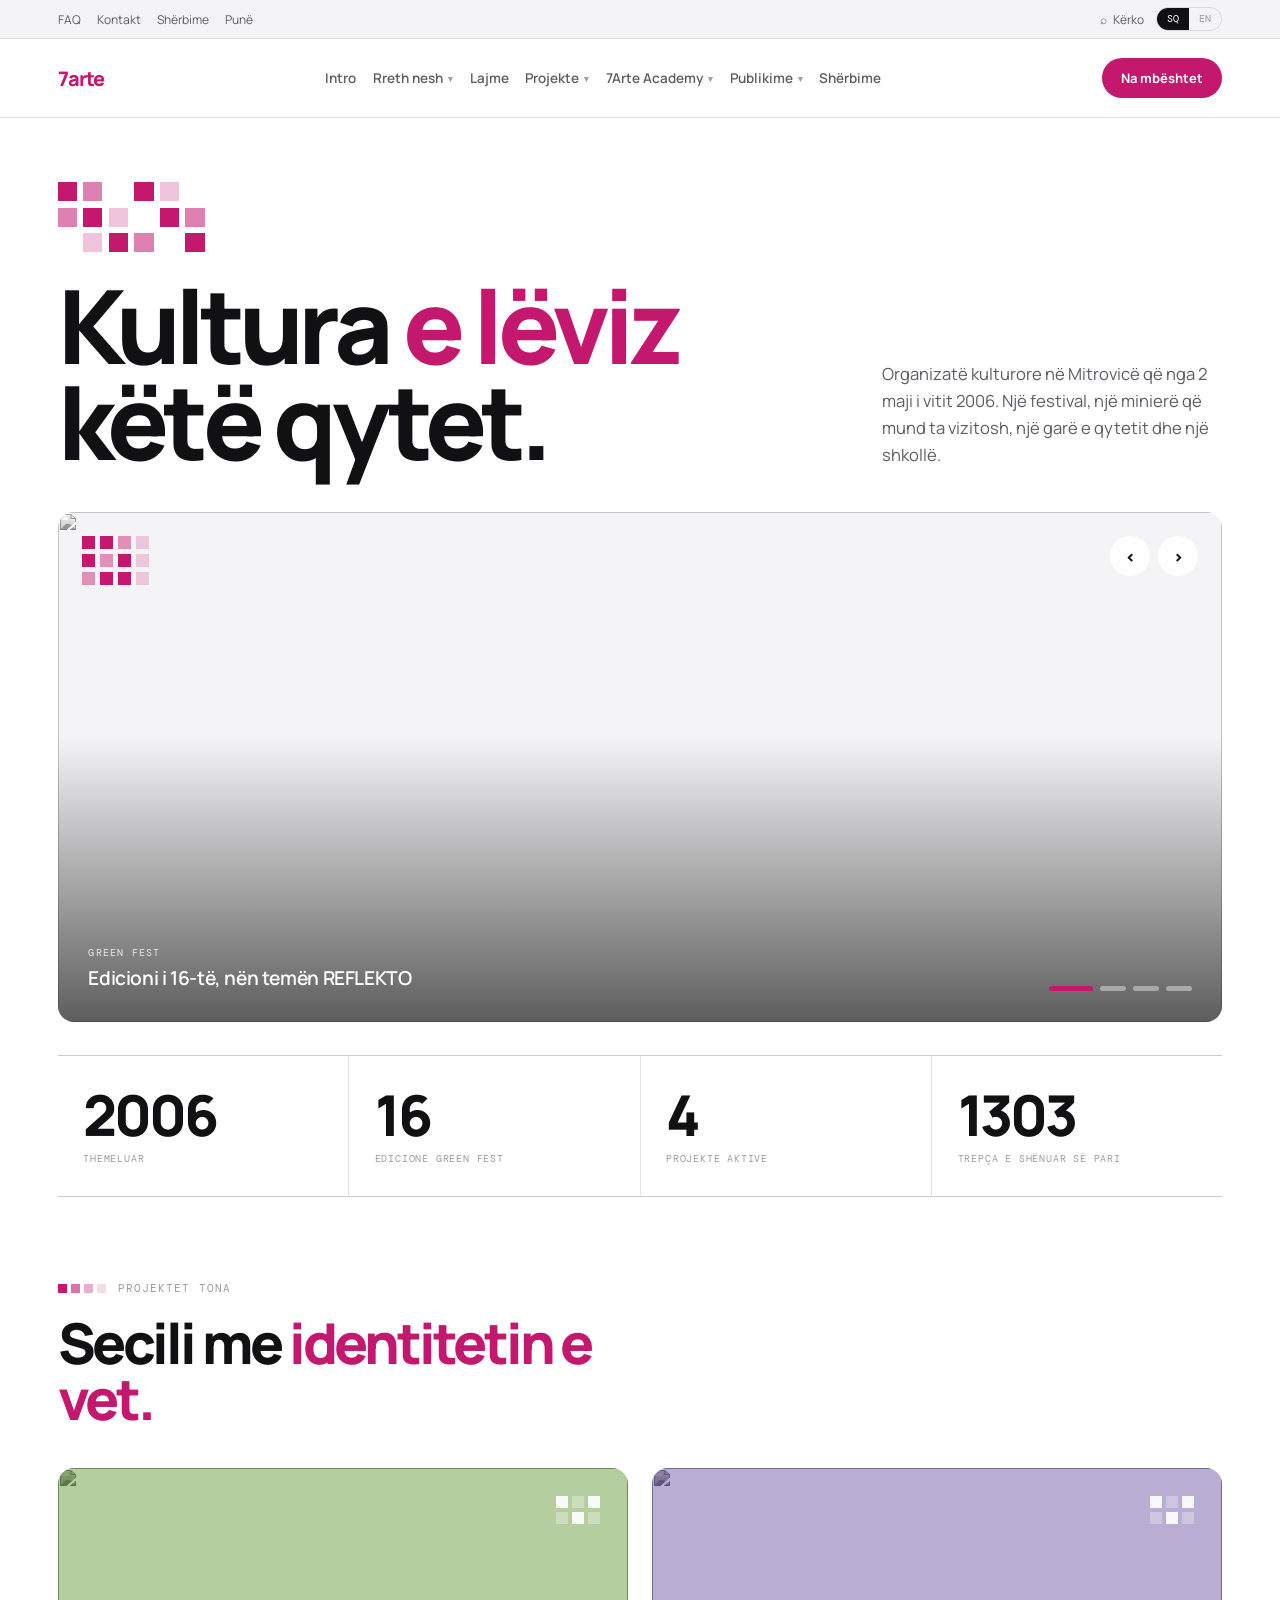
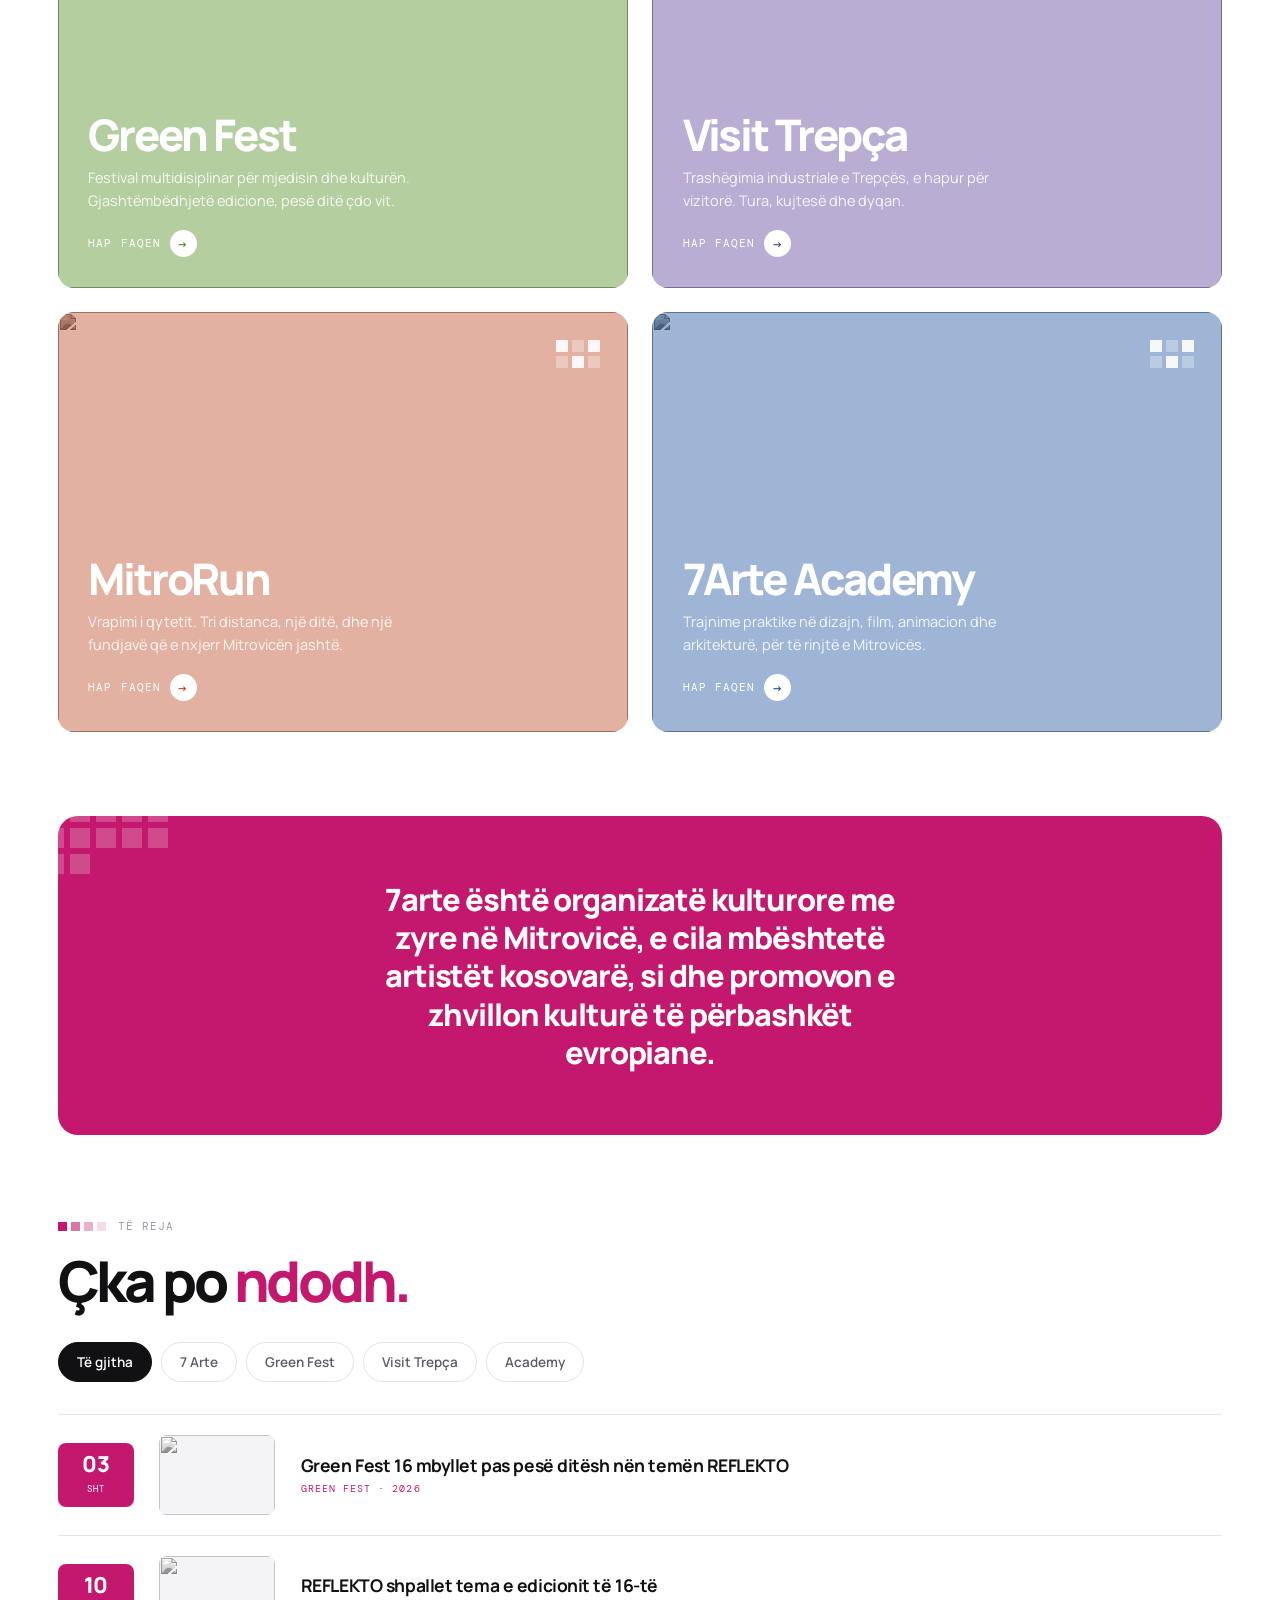
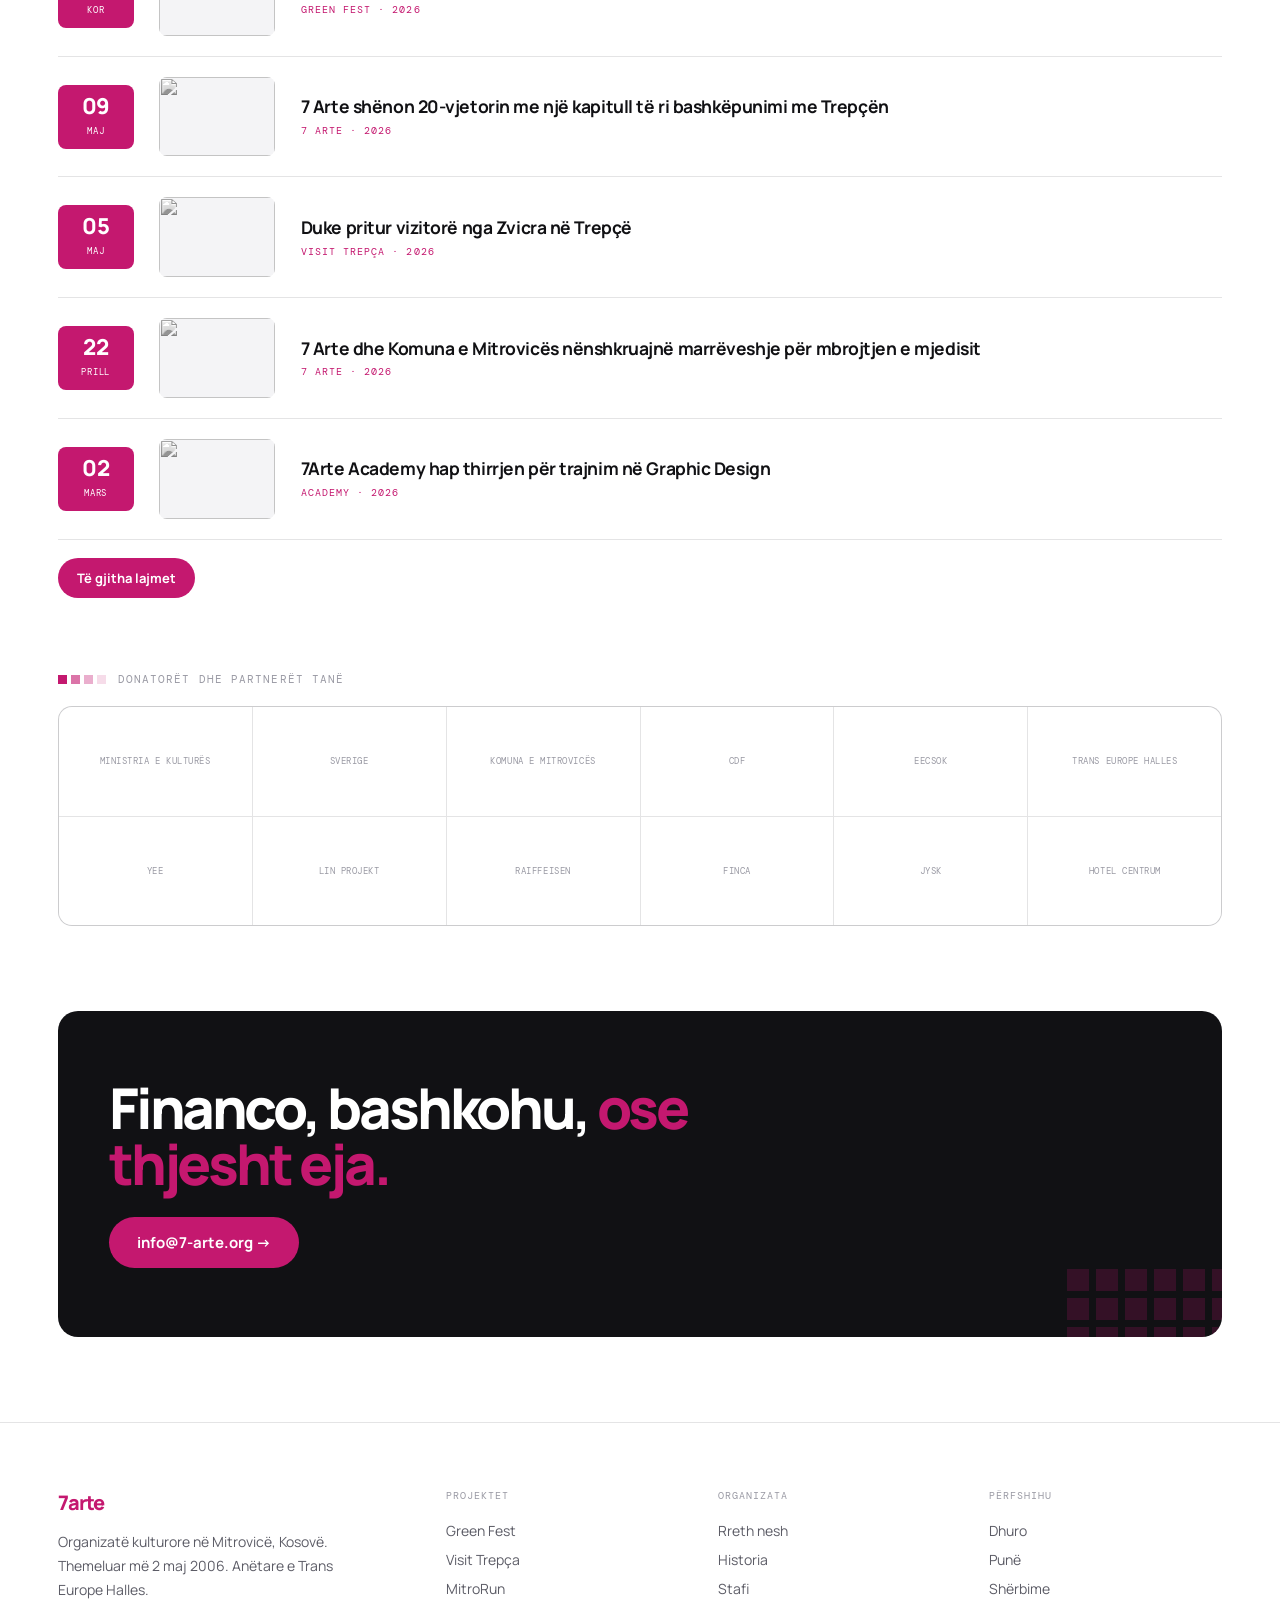
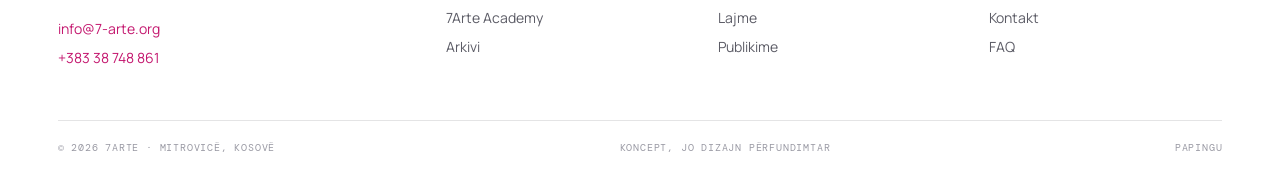
==== index.html @ 325c2b5e "Initial commit" ====
<!DOCTYPE html>
<html lang="sq">
<head>
<meta charset="utf-8">
<meta name="viewport" content="width=device-width, initial-scale=1">
<title>7 Arte — Mitrovicë, Kosovë</title>
<meta name="description" content="7arte është organizatë kulturore me zyre në Mitrovicë, e cila mbështetë artistët kosovarë dhe promovon e zhvillon kulturë të përbashkët evropiane.">
<link rel="icon" href="favicon.svg" type="image/svg+xml">
<link rel="preconnect" href="https://fonts.googleapis.com">
<link rel="preconnect" href="https://fonts.gstatic.com" crossorigin>
<link href="https://fonts.googleapis.com/css2?family=DM+Mono:wght@400;500&family=Instrument+Serif:ital@0;1&family=Manrope:wght@300;400;500;600;800&display=swap" rel="stylesheet">
<link rel="stylesheet" href="assets/css/style.css">
</head>
<body>
<script>
function lgFall(img){
  var a=['https://www.7-arte.org/wp-content/uploads/2018/01/7arte-logo-square-png-1.png','https://www.7-arte.org/wp-content/uploads/2017/07/cropped-Logo_identity.png'];
  var n=+(img.dataset.try||0);
  if(n<a.length){img.dataset.try=n+1;img.src=a[n]}else{img.parentNode.classList.add('fallback')}
}
</script>
<div id="prog"></div>

<div class="util"><div class="wrap">
  <div><a href="#/faq">FAQ</a><a href="#/contact" data-sq="Kontakt" data-en="Contact">Kontakt</a><a href="#/services" data-sq="Shërbime" data-en="Services">Shërbime</a><a href="#/jobs" data-sq="Punë" data-en="Jobs">Punë</a></div>
  <div class="r">
    <button class="srchBtn" id="openSrch">⌕ <span data-sq="Kërko" data-en="Search">Kërko</span></button>
    <div class="lang"><button id="bSQ" class="on">SQ</button><button id="bEN">EN</button></div>
  </div>
</div></div>

<header>
  <div class="wrap nav">
    <a class="logo" href="#/">
      <img src="https://mitro.run/wp-content/uploads/2026/08/logo-7arte-new-removebg-preview-e1787318113237-294x300.png" alt="7 Arte" onerror="lgFall(this)">
      <b class="lgtxt">7arte</b>
      <span class="xmark" id="xmark" style="display:none"><span data-sq="Projekt i" data-en="A project by">Projekt i</span><b id="xmarkName"></b></span>
    </a>
    <nav class="menu" id="menu">
      <a href="#/" data-sq="Intro" data-en="Intro">Intro</a>
      <div class="dd"><button data-sq="Rreth nesh" data-en="About us">Rreth nesh<span class="ar">▾</span></button><div class="dm">
        <a href="#/about" data-sq="Rreth 7 Arte" data-en="About 7 Arte">Rreth 7 Arte</a>
        <a href="#/history" data-sq="Historia" data-en="History">Historia</a>
        <a href="#/staff" data-sq="Stafi" data-en="Staff">Stafi</a>
        <a href="#/info" data-sq="Informata" data-en="Information">Informata</a>
        <a href="#/contact" data-sq="Kontakt" data-en="Contact">Kontakt</a>
      </div></div>
      <a href="#/news" data-sq="Lajme" data-en="News">Lajme</a>
      <div class="dd"><button data-sq="Projekte" data-en="Projects">Projekte<span class="ar">▾</span></button><div class="dm">
        <div class="hd" data-sq="Projekte aktuale" data-en="Current projects">Projekte aktuale</div>
        <a href="#/greenfest">Green Fest</a><a href="#/trepca">Visit Trepça</a><a href="#/mitrorun">MitroRun</a>
        <a href="#/culture" data-sq="Sfidat e zhvillimit kulturor" data-en="Cultural development challenges">Sfidat e zhvillimit kulturor</a>
        <div class="hd" data-sq="Të mëparshme" data-en="Earlier">Të mëparshme</div>
        <a href="#/past" data-sq="Arkivi i projekteve" data-en="Project archive">Arkivi i projekteve</a>
      </div></div>
      <div class="dd"><button>7Arte Academy<span class="ar">▾</span></button><div class="dm">
        <a href="#/academy" data-sq="Të gjitha trajnimet" data-en="All trainings">Të gjitha trajnimet</a>
        <a href="#/ac-gd">Graphic Design</a><a href="#/ac-film">Filmmaking</a>
        <a href="#/ac-3d">3D Animation</a>
        <a href="#/ac-arch" data-sq="Arkitekturë e qëndrueshme" data-en="Sustainable architecture">Arkitekturë e qëndrueshme</a>
      </div></div>
      <div class="dd"><button data-sq="Publikime" data-en="Publications">Publikime<span class="ar">▾</span></button><div class="dm">
        <a href="#/publications" data-sq="Të gjitha" data-en="All">Të gjitha</a>
        <a href="#/reports-annual" data-sq="Raporte vjetore" data-en="Annual reports">Raporte vjetore</a>
        <a href="#/reports-project" data-sq="Raporte projektesh" data-en="Project reports">Raporte projektesh</a>
        <a href="#/research" data-sq="Hulumtime" data-en="Research">Hulumtime</a>
        <a href="#/jobs" data-sq="Punë" data-en="Jobs">Punë</a>
      </div></div>
      <a href="#/services" data-sq="Shërbime" data-en="Services">Shërbime</a>
    </nav>
    <div style="display:flex;align-items:center;gap:10px">
      <a class="sup" href="#/support" data-sq="Na mbështet" data-en="Support us">Na mbështet</a>
      <button class="burg" id="burg" aria-label="Menu">≡</button>
    </div>
  </div>
</header>

<!-- project sub-navs -->
<div class="subnav" id="sn-gf"><div class="wrap">
  <div class="lks"><a href="#/greenfest" style="color:var(--c);font-weight:800">Green Fest</a><a href="#gf-about" data-sq="Rreth" data-en="About">Rreth</a><a href="#gf-prog" data-sq="Programi" data-en="Programme">Programi</a><a href="#gf-lineup">Line-up</a><a href="#gf-news" data-sq="Lajme" data-en="News">Lajme</a><a href="#gf-gal" data-sq="Galeria" data-en="Gallery">Galeria</a><a href="#gf-part" data-sq="Sponsorë" data-en="Sponsors">Sponsorë</a></div>
  <div style="display:flex;gap:12px;align-items:center"><a class="act" href="#gf-vol" data-sq="Bëhu vullnetar" data-en="Volunteer">Bëhu vullnetar</a><a class="back" href="#/">← 7arte</a></div>
</div></div>
<div class="subnav" id="sn-vt"><div class="wrap">
  <div class="lks"><a href="#/trepca" style="color:var(--c);font-weight:800">Visit Trepça</a><a href="#vt-about" data-sq="Historia" data-en="History">Historia</a><a href="#vt-tours" data-sq="Turat" data-en="Tours">Turat</a><a href="#vt-mem" data-sq="Kujtesa" data-en="Memory">Kujtesa</a><a href="#vt-shop" data-sq="Dyqani" data-en="Shop">Dyqani</a><a href="#vt-news" data-sq="Lajme" data-en="News">Lajme</a><a href="#vt-gal" data-sq="Galeria" data-en="Gallery">Galeria</a></div>
  <div style="display:flex;gap:12px;align-items:center"><a class="act" href="#vt-book" data-sq="Rezervo turë" data-en="Book a tour">Rezervo turë</a><a class="back" href="#/">← 7arte</a></div>
</div></div>
<div class="subnav" id="sn-mr"><div class="wrap">
  <div class="lks"><a href="#/mitrorun" style="color:var(--c);font-weight:800">MitroRun</a><a href="#mr-races" data-sq="Garat" data-en="Races">Garat</a><a href="#mr-prizes" data-sq="Shpërblimet" data-en="Prizes">Shpërblimet</a><a href="#mr-pack" data-sq="Pakoja" data-en="Pack">Pakoja</a><a href="#mr-news" data-sq="Lajme" data-en="News">Lajme</a><a href="#mr-gal" data-sq="Galeria" data-en="Gallery">Galeria</a></div>
  <div style="display:flex;gap:12px;align-items:center"><a class="act" href="https://mitro.run" target="_blank" data-sq="Regjistrohu" data-en="Register">Regjistrohu</a><a class="back" href="#/">← 7arte</a></div>
</div></div>
<div class="subnav" id="sn-ac"><div class="wrap">
  <div class="lks"><a href="#/academy" style="color:var(--c);font-weight:800">7Arte Academy</a><a href="#ac-list" data-sq="Trajnimet" data-en="Trainings">Trajnimet</a><a href="#ac-how" data-sq="Si funksionon" data-en="How it works">Si funksionon</a><a href="#ac-news" data-sq="Lajme" data-en="News">Lajme</a></div>
  <div style="display:flex;gap:12px;align-items:center"><a class="act" href="#ac-apply" data-sq="Apliko" data-en="Apply">Apliko</a><a class="back" href="#/">← 7arte</a></div>
</div></div>

<div id="srch">
  <button class="cl" id="closeSrch">✕</button>
  <div class="in"><input id="sInput" placeholder="Kërko në 7arte.org…" autocomplete="off"></div>
  <div class="hint" data-sq="Shkruaj për të kërkuar · ESC për të mbyllur" data-en="Type to search · ESC to close">Shkruaj për të kërkuar · ESC për të mbyllur</div>
  <div class="res" id="sRes"></div>
</div>

<!-- ==================== 7ARTE HOME ==================== -->
<main class="page live" id="p-home">
  <div class="hero"><div class="wrap">
    <div class="pixbig">
      <i></i><i class="a"></i><i class="c"></i><i></i><i class="b"></i><i class="c"></i>
      <i class="a"></i><i></i><i class="b"></i><i class="c"></i><i></i><i class="a"></i>
      <i class="c"></i><i class="b"></i><i></i><i class="a"></i><i class="c"></i><i></i>
    </div>
    <div class="row">
      <h1><span data-sq="Kultura" data-en="Culture">Kultura</span> <em data-sq="e lëviz" data-en="moves">e lëviz</em><br><span data-sq="këtë qytet." data-en="this city.">këtë qytet.</span></h1>
      <p class="lede" style="max-width:34ch" data-sq="Organizatë kulturore në Mitrovicë që nga 2 maji i vitit 2006. Një festival, një minierë që mund ta vizitosh, një garë e qytetit dhe një shkollë." data-en="A cultural organisation in Mitrovica since 2 May 2006. A festival, a mine you can visit, a city race and a school.">Organizatë kulturore në Mitrovicë që nga 2 maji i vitit 2006. Një festival, një minierë që mund ta vizitosh, një garë e qytetit dhe një shkollë.</p>
    </div>
    <div class="slider" id="slider">
      <div class="slide on"><img src="https://mitrovicagreenfest.com/wp-content/uploads/2026/09/StageGF16.jpg" alt=""></div>
      <div class="slide"><img src="https://visittrepca.com/wp-content/uploads/2026/05/051A0140-scaled.jpg" alt=""></div>
      <div class="slide"><img src="https://mitro.run/wp-content/uploads/2026/08/MitroRun_9-1080x675.jpg" alt=""></div>
      <div class="slide"><img src="https://www.7-arte.org/wp-content/uploads/2026/05/20260421_153006-scaled.jpg" alt=""></div>
      <div class="veil"></div>
      <span class="sq"><i></i><i></i><i></i><i></i><i></i><i></i><i></i><i></i><i></i><i></i><i></i><i></i></span>
      <div class="arrows"><button id="sPrev">‹</button><button id="sNext">›</button></div>
      <div class="cap"><div class="t" id="sCap"></div><div class="sdots" id="sDots"></div></div>
    </div>
  </div></div>

  <div class="wrap"><div class="stats" id="stats">
    <div class="stat"><b data-cnt="2006" data-raw>2006</b><span data-sq="Themeluar" data-en="Founded">Themeluar</span></div>
    <div class="stat"><b data-cnt="16">0</b><span data-sq="Edicione Green Fest" data-en="Green Fest editions">Edicione Green Fest</span></div>
    <div class="stat"><b data-cnt="4">0</b><span data-sq="Projekte aktive" data-en="Active projects">Projekte aktive</span></div>
    <div class="stat"><b data-cnt="1303" data-raw>1303</b><span data-sq="Trepça e shënuar së pari" data-en="Trepça first recorded">Trepça e shënuar së pari</span></div>
  </div></div>

  <section>
    <div class="wrap">
      <div class="kick mono obs"><span class="pixrow"><i></i><i></i><i></i><i></i></span><span data-sq="Projektet tona" data-en="Our projects">Projektet tona</span></div>
      <h2 class="obs" style="margin-bottom:clamp(22px,3.2vw,44px)"><span data-sq="Secili me" data-en="Each with">Secili me</span> <em data-sq="identitetin e vet." data-en="its own identity.">identitetin e vet.</em></h2>
      <div class="tiles obs">
        <a class="tile" href="#/greenfest" style="--pc:#4E8F13">
          <div class="bg"><img src="https://mitrovicagreenfest.com/wp-content/uploads/2026/09/StageGF16.jpg" alt=""></div>
          <span class="sq"><i></i><i class="o"></i><i></i><i class="o"></i><i></i><i class="o"></i></span>
          <h3>Green Fest</h3>
          <p data-sq="Festival multidisiplinar për mjedisin dhe kulturën. Gjashtëmbëdhjetë edicione, pesë ditë çdo vit." data-en="A multidisciplinary festival about environment and culture. Sixteen editions, five days every year.">Festival multidisiplinar për mjedisin dhe kulturën. Gjashtëmbëdhjetë edicione, pesë ditë çdo vit.</p>
          <span class="go" data-sq="Hap faqen" data-en="Open site">Hap faqen<span>→</span></span>
        </a>
        <a class="tile" href="#/trepca" style="--pc:#57379B">
          <div class="bg"><img src="https://visittrepca.com/wp-content/uploads/2026/05/051A0140-scaled.jpg" alt=""></div>
          <span class="sq"><i></i><i class="o"></i><i></i><i class="o"></i><i></i><i class="o"></i></span>
          <h3>Visit Trepça</h3>
          <p data-sq="Trashëgimia industriale e Trepçës, e hapur për vizitorë. Tura, kujtesë dhe dyqan." data-en="The industrial heritage of Trepça, open to visitors. Tours, memory and a shop.">Trashëgimia industriale e Trepçës, e hapur për vizitorë. Tura, kujtesë dhe dyqan.</p>
          <span class="go" data-sq="Hap faqen" data-en="Open site">Hap faqen<span>→</span></span>
        </a>
        <a class="tile" href="#/mitrorun" style="--pc:#C4431A">
          <div class="bg"><img src="https://mitro.run/wp-content/uploads/2026/08/MitroRun_22-800x533.jpg" alt=""></div>
          <span class="sq"><i></i><i class="o"></i><i></i><i class="o"></i><i></i><i class="o"></i></span>
          <h3>MitroRun</h3>
          <p data-sq="Vrapimi i qytetit. Tri distanca, një ditë, dhe një fundjavë që e nxjerr Mitrovicën jashtë." data-en="The city run. Three distances, one day, and a weekend that brings Mitrovica outside.">Vrapimi i qytetit. Tri distanca, një ditë, dhe një fundjavë që e nxjerr Mitrovicën jashtë.</p>
          <span class="go" data-sq="Hap faqen" data-en="Open site">Hap faqen<span>→</span></span>
        </a>
        <a class="tile" href="#/academy" style="--pc:#114E9F">
          <div class="bg"><img src="https://www.7-arte.org/wp-content/uploads/2026/02/051A9768-scaled.jpg" alt=""></div>
          <span class="sq"><i></i><i class="o"></i><i></i><i class="o"></i><i></i><i class="o"></i></span>
          <h3>7Arte Academy</h3>
          <p data-sq="Trajnime praktike në dizajn, film, animacion dhe arkitekturë, për të rinjtë e Mitrovicës." data-en="Practical trainings in design, film, animation and architecture for young people in Mitrovica.">Trajnime praktike në dizajn, film, animacion dhe arkitekturë, për të rinjtë e Mitrovicës.</p>
          <span class="go" data-sq="Hap faqen" data-en="Open site">Hap faqen<span>→</span></span>
        </a>
      </div>
    </div>
  </section>

  <section style="padding-top:0"><div class="wrap"><div class="quote obs">
    <div class="deco"><i></i><i></i><i></i><i></i><i></i><i></i><i></i><i></i><i></i><i></i><i></i><i></i></div>
    <p data-sq="7arte është organizatë kulturore me zyre në Mitrovicë, e cila mbështetë artistët kosovarë, si dhe promovon e zhvillon kulturë të përbashkët evropiane." data-en="7arte is a cultural organisation based in Mitrovica that supports Kosovar artists and promotes and develops a shared European culture.">7arte është organizatë kulturore me zyre në Mitrovicë, e cila mbështetë artistët kosovarë, si dhe promovon e zhvillon kulturë të përbashkët evropiane.</p>
  </div></div></section>

  <section style="padding-top:0">
    <div class="wrap">
      <div class="kick mono obs"><span class="pixrow"><i></i><i></i><i></i><i></i></span><span data-sq="Të reja" data-en="Latest">Të reja</span></div>
      <h2 class="obs" style="margin-bottom:clamp(18px,2.6vw,34px)"><span data-sq="Çka po" data-en="What's">Çka po</span> <em data-sq="ndodh." data-en="happening.">ndodh.</em></h2>
      <div class="filters obs" id="hf">
        <button class="on" data-f="all" data-sq="Të gjitha" data-en="All">Të gjitha</button>
        <button data-f="7arte">7 Arte</button><button data-f="gf">Green Fest</button>
        <button data-f="vt">Visit Trepça</button><button data-f="ac">Academy</button>
      </div>
      <div class="nlist obs" id="hn">
        <div class="ni" data-k="gf"><div class="dbox"><b>03</b><span>Sht</span></div><div class="th shot"><img src="https://mitrovicagreenfest.com/wp-content/uploads/2026/09/StageGF16.jpg" alt=""></div><div class="tx"><b data-sq="Green Fest 16 mbyllet pas pesë ditësh nën temën REFLEKTO" data-en="Green Fest 16 closes after five days under the theme REFLEKTO">Green Fest 16 mbyllet pas pesë ditësh nën temën REFLEKTO</b><span>Green Fest · 2026</span></div></div>
        <div class="ni" data-k="gf"><div class="dbox"><b>10</b><span>Kor</span></div><div class="th shot"><img src="https://mitrovicagreenfest.com/wp-content/uploads/2026/07/WhatsApp-Image-2026-07-10-at-1.39.35-PM.jpeg" alt=""></div><div class="tx"><b data-sq="REFLEKTO shpallet tema e edicionit të 16-të" data-en="REFLEKTO announced as the theme of the 16th edition">REFLEKTO shpallet tema e edicionit të 16-të</b><span>Green Fest · 2026</span></div></div>
        <div class="ni" data-k="7arte"><div class="dbox"><b>09</b><span>Maj</span></div><div class="th shot"><img src="https://www.7-arte.org/wp-content/uploads/2026/05/694663324_1423858059771620_644636740689303126_n.jpg" alt=""></div><div class="tx"><b data-sq="7 Arte shënon 20-vjetorin me një kapitull të ri bashkëpunimi me Trepçën" data-en="7 Arte marks twenty years with a new chapter of cooperation with Trepça">7 Arte shënon 20-vjetorin me një kapitull të ri bashkëpunimi me Trepçën</b><span>7 Arte · 2026</span></div></div>
        <div class="ni" data-k="vt"><div class="dbox"><b>05</b><span>Maj</span></div><div class="th shot"><img src="https://visittrepca.com/wp-content/uploads/2026/05/051A0140-scaled.jpg" alt=""></div><div class="tx"><b data-sq="Duke pritur vizitorë nga Zvicra në Trepçë" data-en="Welcoming visitors from Switzerland at Trepça">Duke pritur vizitorë nga Zvicra në Trepçë</b><span>Visit Trepça · 2026</span></div></div>
        <div class="ni" data-k="7arte"><div class="dbox"><b>22</b><span>Prill</span></div><div class="th shot"><img src="https://www.7-arte.org/wp-content/uploads/2026/05/20260421_153006-scaled.jpg" alt=""></div><div class="tx"><b data-sq="7 Arte dhe Komuna e Mitrovicës nënshkruajnë marrëveshje për mbrojtjen e mjedisit" data-en="7 Arte and the Municipality sign an environmental protection agreement">7 Arte dhe Komuna e Mitrovicës nënshkruajnë marrëveshje për mbrojtjen e mjedisit</b><span>7 Arte · 2026</span></div></div>
        <div class="ni" data-k="ac"><div class="dbox"><b>02</b><span>Mars</span></div><div class="th shot"><img src="https://www.7-arte.org/wp-content/uploads/2026/03/4b75a2bf-7103-4b6b-928d-5a3c3244875e.jpg" alt=""></div><div class="tx"><b data-sq="7Arte Academy hap thirrjen për trajnim në Graphic Design" data-en="7Arte Academy opens the call for Graphic Design training">7Arte Academy hap thirrjen për trajnim në Graphic Design</b><span>Academy · 2026</span></div></div>
      </div>
      <div style="margin-top:26px"><a class="sup" href="#/news" data-sq="Të gjitha lajmet" data-en="All news">Të gjitha lajmet</a></div>
    </div>
  </section>

  <section style="padding-top:0">
    <div class="wrap">
      <div class="kick mono obs"><span class="pixrow"><i></i><i></i><i></i><i></i></span><span data-sq="Donatorët dhe partnerët tanë" data-en="Our donors and partners">Donatorët dhe partnerët tanë</span></div>
      <div class="logos obs">
        <div>Ministria e Kulturës</div><div>Sverige</div><div>Komuna e Mitrovicës</div>
        <div>CDF</div><div>EECSOK</div><div>Trans Europe Halles</div>
        <div>YEE</div><div>Lin Projekt</div><div>Raiffeisen</div>
        <div>Finca</div><div>JYSK</div><div>Hotel Centrum</div>
      </div>
    </div>
  </section>

  <section style="padding-top:0"><div class="wrap"><div class="cta obs">
    <div class="deco"><i></i><i></i><i></i><i></i><i></i><i></i><i></i><i></i><i></i><i></i><i></i><i></i><i></i><i></i><i></i><i></i><i></i><i></i></div>
    <h2><span data-sq="Financo, bashkohu," data-en="Fund us, join us,">Financo, bashkohu,</span> <em data-sq="ose thjesht eja." data-en="or just turn up.">ose thjesht eja.</em></h2>
    <a class="btn" href="mailto:info@7-arte.org">info@7-arte.org →</a>
  </div></div></section>
</main>

<!-- ==================== GREEN FEST MICROSITE ==================== -->
<main class="page" id="p-greenfest">
  <div class="phero"><div class="wrap">
    <div class="crumb">7 arte <em>/</em> <span data-sq="Projekte" data-en="Projects">Projekte</span> <em>/</em> Green Fest</div>
    <div class="pjhead">
      <h1>Green<br><em>Fest.</em></h1>
      <p class="lede" data-sq="Festival multidisiplinar që përmban programe edukative dhe kulturore, me qëllim ndërgjegjësimin e shoqërisë për çështjet mjedisore dhe Objektivat e Zhvillimit të Qëndrueshëm." data-en="A multidisciplinary festival with educational and cultural programmes, aimed at raising public awareness about environmental issues and the Sustainable Development Goals.">Festival multidisiplinar që përmban programe edukative dhe kulturore, me qëllim ndërgjegjësimin e shoqërisë për çështjet mjedisore dhe Objektivat e Zhvillimit të Qëndrueshëm.</p>
    </div>
  </div>
  <div class="marq"><div>
    <span class="h">EDICIONI 16 · REFLEKTO</span><span>◆</span><span>MITROVICË</span><span>◆</span><span class="h">5 DITË</span><span>◆</span><span>GREEN TALKS</span><span>◆</span><span>KINEMAJA E HAPUR</span><span>◆</span><span class="h">PANAIRI I ARTIZANATEVE</span><span>◆</span>
    <span class="h">EDICIONI 16 · REFLEKTO</span><span>◆</span><span>MITROVICË</span><span>◆</span><span class="h">5 DITË</span><span>◆</span><span>GREEN TALKS</span><span>◆</span><span>KINEMAJA E HAPUR</span><span>◆</span><span class="h">PANAIRI I ARTIZANATEVE</span><span>◆</span>
  </div></div></div>

  <section id="gf-about" style="padding-top:clamp(28px,4vw,56px)"><div class="wrap">
    <div class="shot mos" data-cols="16" data-rows="7" style="aspect-ratio:16/7;border-radius:18px"><img src="https://mitrovicagreenfest.com/wp-content/uploads/2026/09/StageGF16.jpg" alt=""></div>
    <div class="stats" style="margin-top:clamp(26px,3.6vw,50px)">
      <div class="stat"><b>16</b><span data-sq="Edicione" data-en="Editions">Edicione</span></div>
      <div class="stat"><b>5</b><span data-sq="Ditë" data-en="Days">Ditë</span></div>
      <div class="stat"><b>9</b><span data-sq="Emra të shpallur" data-en="Acts announced">Emra të shpallur</span></div>
      <div class="stat"><b>21</b><span data-sq="Sponsorë dhe donatorë" data-en="Sponsors and donors">Sponsorë dhe donatorë</span></div>
    </div>
  </div></section>

  <section id="gf-prog" style="padding-top:0"><div class="wrap">
    <div class="kick mono obs"><span class="pixrow"><i></i><i></i><i></i><i></i></span><span data-sq="Programi" data-en="Programme">Programi</span></div>
    <h2 class="obs" style="margin-bottom:clamp(20px,3vw,40px)"><span data-sq="Pesë fije," data-en="Five strands,">Pesë fije,</span> <em data-sq="një festival." data-en="one festival.">një festival.</em></h2>
    <div class="five obs">
      <div class="fv"><b>Green Talks</b><p data-sq="Debat publik për mjedisin, qytetin dhe çka të bëhet me të dyja." data-en="Public debate on the environment, the city and what to do about both.">Debat publik për mjedisin, qytetin dhe çka të bëhet me të dyja.</p></div>
      <div class="fv"><b data-sq="Festivali i Muzikës" data-en="Music Festival">Festivali i Muzikës</b><p data-sq="Skena kryesore, dhe arsyeja pse vjen shumica e qytetit." data-en="The main stage, and the reason most of the city turns up.">Skena kryesore, dhe arsyeja pse vjen shumica e qytetit.</p></div>
      <div class="fv"><b data-sq="Panairi i Artizanateve" data-en="Crafts Fair">Panairi i Artizanateve</b><p data-sq="Artizanë, prodhues dhe biznese vendore në qendër të qytetit." data-en="Makers, producers and local businesses in the centre of town.">Artizanë, prodhues dhe biznese vendore në qendër të qytetit.</p></div>
      <div class="fv"><b>Green Kids</b><p data-sq="Punëtori dhe aktivitete për fëmijë dhe familje." data-en="Workshops and activities for children and families.">Punëtori dhe aktivitete për fëmijë dhe familje.</p></div>
      <div class="fv"><b data-sq="Kinemaja e Hapur" data-en="Open Air Cinema">Kinemaja e Hapur</b><p data-sq="Filma për ndryshim, Art Urban dhe projeksione nën qiell të hapur." data-en="Films for change, Urban Art and screenings under the open sky.">Filma për ndryshim, Art Urban dhe projeksione nën qiell të hapur.</p></div>
    </div>
  </div></section>

  <section id="gf-lineup" style="padding-top:0"><div class="wrap">
    <div class="kick mono obs"><span class="pixrow"><i></i><i></i><i></i><i></i></span>Line-up</div>
    <h2 class="obs" style="margin-bottom:clamp(18px,2.6vw,34px)"><span data-sq="Nëntë emra" data-en="Nine names">Nëntë emra</span> <em data-sq="deri tani." data-en="so far.">deri tani.</em></h2>
    <div class="chips obs">
      <span class="chip">Alban Skenderaj<span>Main</span></span><span class="chip">Shkodra Elektronike<span>Main</span></span>
      <span class="chip">NR<span>Main</span></span><span class="chip">Lore<span>Main</span></span>
      <span class="chip">BB Poqi<span>Green</span></span><span class="chip">Neritan<span>Green</span></span>
      <span class="chip">Doroci<span>Green</span></span><span class="chip">Kurr'n'Jetë<span>Green</span></span><span class="chip">Dren<span>Green</span></span>
    </div>
  </div></section>

  <section id="gf-news" style="padding-top:0"><div class="wrap">
    <div class="kick mono obs"><span class="pixrow"><i></i><i></i><i></i><i></i></span><span data-sq="Lajmet e festivalit" data-en="Festival news">Lajmet e festivalit</span></div>
    <div class="grid3 obs">
      <article class="nx"><div class="shot mos" data-cols="8" data-rows="6"><img src="https://mitrovicagreenfest.com/wp-content/uploads/2026/09/StageGF16.jpg" alt=""></div><div class="tag">03.09.2026</div><h4 data-sq="Green Fest 16, pesë ditë energji e përbashkët" data-en="Green Fest 16, five days of shared energy">Green Fest 16, pesë ditë energji e përbashkët</h4></article>
      <article class="nx"><div class="shot mos" data-cols="8" data-rows="6"><img src="https://mitrovicagreenfest.com/wp-content/uploads/2026/07/WhatsApp-Image-2026-07-10-at-1.39.35-PM.jpeg" alt=""></div><div class="tag">10.07.2026</div><h4 data-sq="REFLEKTO shpallet tema e edicionit të 16-të" data-en="REFLEKTO announced as the theme of the 16th edition">REFLEKTO shpallet tema e edicionit të 16-të</h4></article>
      <article class="nx"><div class="shot mos" data-cols="8" data-rows="6"><img src="https://mitrovicagreenfest.com/wp-content/uploads/2026/05/a32b468e-8d01-4516-8ea7-79352ee58ad1.jpg" alt=""></div><div class="tag">25.05.2026</div><h4 data-sq="Thirrje për vullnetarë për edicionin e 16-të" data-en="Call for volunteers for the 16th edition">Thirrje për vullnetarë për edicionin e 16-të</h4></article>
    </div>
  </div></section>

  <section id="gf-gal" style="padding-top:0"><div class="wrap">
    <div class="kick mono obs"><span class="pixrow"><i></i><i></i><i></i><i></i></span><span data-sq="Galeria" data-en="Gallery">Galeria</span></div>
    <div class="gal obs">
      <div class="gi wide"><img src="https://mitrovicagreenfest.com/wp-content/uploads/2023/06/Green123-scaled.jpg" alt=""></div>
      <div class="gi"><img src="https://mitrovicagreenfest.com/wp-content/uploads/2026/09/StageGF16.jpg" alt=""></div>
      <div class="gi"><img src="https://mitrovicagreenfest.com/wp-content/uploads/2026/07/WhatsApp-Image-2026-07-10-at-1.39.35-PM.jpeg" alt=""></div>
      <div class="gi"><img src="https://mitrovicagreenfest.com/wp-content/uploads/2026/05/a32b468e-8d01-4516-8ea7-79352ee58ad1.jpg" alt=""></div>
      <div class="gi"><img src="https://www.7-arte.org/wp-content/uploads/2025/03/2-scaled.jpg" alt=""></div>
      <div class="gi"><img src="https://www.7-arte.org/wp-content/uploads/2026/01/15-scaled.jpg" alt=""></div>
    </div>
  </div></section>

  <section id="gf-vol" style="padding-top:0"><div class="wrap grid2">
    <div class="obs">
      <h3 class="sub" data-sq="Bëhu pjesë" data-en="Get involved">Bëhu pjesë</h3>
      <div class="rows">
        <div class="rw"><span class="n">01</span><b data-sq="Bëhu vullnetar" data-en="Volunteer">Bëhu vullnetar</b><i data-sq="Thirrje e hapur" data-en="Open call">Thirrje e hapur</i></div>
        <div class="rw"><span class="n">02</span><b data-sq="Rezervo tezgë në panair" data-en="Book a stand at the fair">Rezervo tezgë në panair</b><i data-sq="Artizanë" data-en="Makers">Artizanë</i></div>
        <div class="rw"><span class="n">03</span><b data-sq="Dhuro për Green Fest" data-en="Donate to Green Fest">Dhuro për Green Fest</b><i data-sq="Mbështetje" data-en="Support">Mbështetje</i></div>
        <div class="rw"><span class="n">04</span><b data-sq="Bëhu sponsor" data-en="Become a sponsor">Bëhu sponsor</b><i>info@7-arte.org</i></div>
      </div>
    </div>
    <div class="obs" id="gf-part">
      <h3 class="sub" data-sq="Sponsorë dhe donatorë" data-en="Sponsors and donors">Sponsorë dhe donatorë</h3>
      <div class="logos" style="grid-template-columns:repeat(3,1fr)">
        <div>Sverige</div><div>CDF</div><div>Komuna</div>
        <div>Raiffeisen</div><div>Finca</div><div>JYSK</div>
        <div>Smirnoff</div><div>Hotel Centrum</div><div>+ 13</div>
      </div>
    </div>
  </div></section>
</main>

<!-- ==================== VISIT TREPÇA MICROSITE ==================== -->
<main class="page" id="p-trepca">
  <div class="phero"><div class="wrap">
    <div class="crumb">7 arte <em>/</em> <span data-sq="Projekte" data-en="Projects">Projekte</span> <em>/</em> Visit Trepça</div>
    <div class="pjhead">
      <h1><span data-sq="Shtatë shekuj" data-en="Seven centuries">Shtatë shekuj</span><br><em data-sq="nën tokë." data-en="underground.">nën tokë.</em></h1>
      <p class="lede" data-sq="Projekt pilot i iniciuar nga OJQ 7Arte, i dedikuar ruajtjes dhe promovimit të trashëgimisë industriale të Trepçës." data-en="A pilot project initiated by NGO 7Arte, dedicated to preserving and promoting the industrial heritage of Trepça.">Projekt pilot i iniciuar nga OJQ 7Arte, i dedikuar ruajtjes dhe promovimit të trashëgimisë industriale të Trepçës.</p>
    </div>
  </div></div>

  <section id="vt-about" style="padding-top:clamp(24px,3.4vw,46px)"><div class="wrap grid2">
    <div class="obs">
      <div class="shot mos" data-cols="10" data-rows="8" style="aspect-ratio:4/3;border-radius:16px"><img src="https://visittrepca.com/wp-content/uploads/2023/10/Untitled-3-09-scaled.jpg" alt=""></div>
    </div>
    <div class="obs">
      <h3 class="sub" data-sq="Historia e Trepçës" data-en="The history of Trepça">Historia e Trepçës</h3>
      <p class="lede" data-sq="Minierat e Trepçës janë kompleks i madh industrial në Kosovë, nëntë kilometra në verilindje të Mitrovicës, me histori të pasur minerare që daton që nga koha romake, bazuar në dokumentin e arkivit të Dubrovnikut të vitit 1303." data-en="The Trepça mines are a large industrial complex in Kosovo, nine kilometres northeast of Mitrovica, with a rich mining history dating back to Roman times, based on a document in the Dubrovnik archive of 1303.">Minierat e Trepçës janë kompleks i madh industrial në Kosovë, nëntë kilometra në verilindje të Mitrovicës, me histori të pasur minerare që daton që nga koha romake, bazuar në dokumentin e arkivit të Dubrovnikut të vitit 1303.</p>
      <div class="tl" style="margin-top:26px">
        <div><b>1303</b><p data-sq="Shënimi i parë i shkruar mbi Trepçën, në arkivin e Dubrovnikut." data-en="The first written record of Trepça, in the Dubrovnik archive.">Shënimi i parë i shkruar mbi Trepçën, në arkivin e Dubrovnikut.</p></div>
        <div><b>2023</b><p data-sq="Lansohet projekti pilot Visit Trepça dhe mbahet tura e parë me udhërrëfyes." data-en="The Visit Trepça pilot project launches and the first guided tour takes place.">Lansohet projekti pilot Visit Trepça dhe mbahet tura e parë me udhërrëfyes.</p></div>
        <div><b>2026</b><p data-sq="Vizitorë nga Zvicra, Holanda dhe Franca, si dhe shkolla nga Mitrovica." data-en="Visitors from Switzerland, the Netherlands and France, plus schools from Mitrovica.">Vizitorë nga Zvicra, Holanda dhe Franca, si dhe shkolla nga Mitrovica.</p></div>
      </div>
    </div>
  </div></section>

  <section id="vt-tours" style="padding-top:0"><div class="wrap">
    <div class="kick mono obs"><span class="pixrow"><i></i><i></i><i></i><i></i></span>Cool-Tour</div>
    <h2 class="obs" style="margin-bottom:clamp(20px,3vw,40px)"><span data-sq="Tri mënyra" data-en="Three ways">Tri mënyra</span> <em data-sq="për ta vizituar." data-en="to visit.">për ta vizituar.</em></h2>
    <div class="cards obs">
      <div class="card"><div class="shot mos" data-cols="8" data-rows="6"><img src="https://visittrepca.com/wp-content/uploads/2026/05/051A0140-scaled.jpg" alt=""></div><div class="b"><h3>INside Trepça</h3><p data-sq="Brenda vetë kompleksit. Pusat, zhveshtoret e minatorëve dhe sallat e makinerive." data-en="Into the complex itself. The shafts, the miners' changing rooms and the machine halls.">Brenda vetë kompleksit. Pusat, zhveshtoret e minatorëve dhe sallat e makinerive.</p><div class="meta" data-sq="Me udhërrëfyes · Grupe" data-en="Guided · Groups">Me udhërrëfyes · Grupe</div></div></div>
      <div class="card"><div class="shot mos" data-cols="8" data-rows="6"><img src="https://mitro.run/wp-content/uploads/2026/08/MitroRun_20-1080x675.jpg" alt=""></div><div class="b"><h3>OUTside Trepça</h3><p data-sq="Peizazhi që e ndërtoi miniera. Banesat e punëtorëve, hekurudha dhe lugina përreth." data-en="The landscape the mine built. Workers' housing, rail lines and the valley around it.">Peizazhi që e ndërtoi miniera. Banesat e punëtorëve, hekurudha dhe lugina përreth.</p><div class="meta" data-sq="Në natyrë · Shkolla" data-en="Outdoor · Schools">Në natyrë · Shkolla</div></div></div>
      <div class="card"><div class="shot mos" data-cols="8" data-rows="6"><img src="https://visittrepca.com/wp-content/uploads/2026/05/670645249_889272570794928_5219964902527961352_n.jpg" alt=""></div><div class="b"><h3>Purple Tour</h3><p data-sq="Arti, kujtesa dhe vetë minerali, bërë bashkë me artistë që kanë punuar këtu." data-en="Art, memory and the mineral itself, made together with artists who have worked here.">Arti, kujtesa dhe vetë minerali, bërë bashkë me artistë që kanë punuar këtu.</p><div class="meta" data-sq="Art · Kujtesë" data-en="Art · Memory">Art · Kujtesë</div></div></div>
    </div>
  </div></section>

  <section id="vt-mem" style="padding-top:0"><div class="wrap">
    <div class="kick mono obs"><span class="pixrow"><i></i><i></i><i></i><i></i></span><span data-sq="Kujtesa e Trepçës" data-en="Memory of Trepça">Kujtesa e Trepçës</span></div>
    <h2 class="obs" style="margin-bottom:clamp(18px,2.6vw,34px)"><span data-sq="Njerëzit që" data-en="The people who">Njerëzit që</span> <em data-sq="punuan këtu." data-en="worked here.">punuan këtu.</em></h2>
    <div class="rows obs">
      <div class="rw"><span class="n">01</span><b data-sq="Intervista me ish-minatorë dhe familjet e tyre" data-en="Interviews with former miners and their families">Intervista me ish-minatorë dhe familjet e tyre</b><i data-sq="Arkiv audio" data-en="Audio archive">Arkiv audio</i></div>
      <div class="rw"><span class="n">02</span><b data-sq="Harta e kujtesës" data-en="The memory map">Harta e kujtesës</b><i data-sq="Pika që mund t'i ecësh" data-en="Points you can walk">Pika që mund t'i ecësh</i></div>
      <div class="rw"><span class="n">03</span><b data-sq="Trepça Utopike dhe TrepçArt City" data-en="Utopian Trepça and TrepçArt City">Trepça Utopike dhe TrepçArt City</b><i data-sq="Të ardhme për vendin" data-en="Futures for the site">Të ardhme për vendin</i></div>
      <div class="rw"><span class="n">04</span><b data-sq="Shtegu i trashëgimisë industriale" data-en="The industrial heritage trail">Shtegu i trashëgimisë industriale</b><i data-sq="Në zhvillim" data-en="In development">Në zhvillim</i></div>
    </div>
  </div></section>

  <section id="vt-shop" style="padding-top:0"><div class="wrap">
    <div class="kick mono obs"><span class="pixrow"><i></i><i></i><i></i><i></i></span><span data-sq="Dyqani" data-en="Shop">Dyqani</span></div>
    <div class="cards obs">
      <div class="card"><div class="shot mos" data-cols="8" data-rows="6"><img src="https://www.7-arte.org/wp-content/uploads/2023/05/Kujtesa-e-Trepces.jpg" alt=""></div><div class="b"><h3>Kujtesa e Trepçës</h3><p data-sq="Libri me dëshmi, intervista dhe fotografi nga njerëzit që punuan në Trepçë." data-en="The book of testimony, interviews and photographs from the people who worked at Trepça.">Libri me dëshmi, intervista dhe fotografi nga njerëzit që punuan në Trepçë.</p><div class="meta" data-sq="Libër" data-en="Book">Libër</div></div></div>
      <div class="card"><div class="shot mos" data-cols="8" data-rows="6"><img src="https://visittrepca.com/wp-content/uploads/2024/06/13-min-scaled.jpg" alt=""></div><div class="b"><h3 data-sq="Suvenire" data-en="Souvenirs">Suvenire</h3><p data-sq="Gota dhe bluza Visit Trepça. Të ardhurat shkojnë për programin." data-en="Visit Trepça mugs and t-shirts. Proceeds go to the programme.">Gota dhe bluza Visit Trepça. Të ardhurat shkojnë për programin.</p><div class="meta" data-sq="Dërgesa në Kosovë" data-en="Shipping in Kosovo">Dërgesa në Kosovë</div></div></div>
      <div class="card"><div class="shot mos" data-cols="8" data-rows="6"><img src="https://visittrepca.com/wp-content/uploads/2023/04/11122-1024x678-1.jpg" alt=""></div><div class="b"><h3 data-sq="Publikime" data-en="Publications">Publikime</h3><p data-sq="Hulumtime dhe botime mbi trashëgiminë industriale të rajonit." data-en="Research and publications on the region's industrial heritage.">Hulumtime dhe botime mbi trashëgiminë industriale të rajonit.</p><div class="meta">PDF</div></div></div>
    </div>
  </div></section>

  <section id="vt-news" style="padding-top:0"><div class="wrap">
    <div class="kick mono obs"><span class="pixrow"><i></i><i></i><i></i><i></i></span><span data-sq="Lajme nga Trepça" data-en="News from Trepça">Lajme nga Trepça</span></div>
    <div class="grid3 obs">
      <article class="nx"><div class="shot mos" data-cols="8" data-rows="6"><img src="https://visittrepca.com/wp-content/uploads/2026/05/051A0140-scaled.jpg" alt=""></div><div class="tag">05.05.2026</div><h4 data-sq="Duke pritur vizitorë nga Zvicra" data-en="Welcoming visitors from Switzerland">Duke pritur vizitorë nga Zvicra</h4></article>
      <article class="nx"><div class="shot mos" data-cols="8" data-rows="6"><img src="https://visittrepca.com/wp-content/uploads/2026/05/670645249_889272570794928_5219964902527961352_n.jpg" alt=""></div><div class="tag">16.04.2026</div><h4 data-sq="Turë me vizitorë nga Holanda" data-en="A tour with visitors from the Netherlands">Turë me vizitorë nga Holanda</h4></article>
      <article class="nx"><div class="shot mos" data-cols="8" data-rows="6"><img src="https://visittrepca.com/wp-content/uploads/2024/06/13-min-scaled.jpg" alt=""></div><div class="tag">27.10.2023</div><h4 data-sq="Shkolla 7 Shtatori në Visit Trepça" data-en="7 Shtatori high school at Visit Trepça">Shkolla 7 Shtatori në Visit Trepça</h4></article>
    </div>
  </div></section>

  <section id="vt-gal" style="padding-top:0"><div class="wrap">
    <div class="kick mono obs"><span class="pixrow"><i></i><i></i><i></i><i></i></span><span data-sq="Galeria" data-en="Gallery">Galeria</span></div>
    <div class="gal obs">
      <div class="gi wide"><img src="https://visittrepca.com/wp-content/uploads/2023/10/Untitled-3-09-scaled.jpg" alt=""></div>
      <div class="gi"><img src="https://visittrepca.com/wp-content/uploads/2024/06/051A8816-min-scaled.jpg" alt=""></div>
      <div class="gi"><img src="https://visittrepca.com/wp-content/uploads/2024/06/10-min-scaled.jpg" alt=""></div>
      <div class="gi"><img src="https://visittrepca.com/wp-content/uploads/2024/06/13-min-scaled.jpg" alt=""></div>
      <div class="gi"><img src="https://visittrepca.com/wp-content/uploads/2023/08/Untitled-3-01.jpg" alt=""></div>
      <div class="gi"><img src="https://visittrepca.com/wp-content/uploads/2023/04/Kinema_Tunel-i-Pare-960x590-1.jpg" alt=""></div>
    </div>
  </div></section>

  <section id="vt-book" style="padding-top:0"><div class="wrap grid2">
    <div class="obs">
      <h3 class="sub" data-sq="Rezervo një turë" data-en="Book a tour">Rezervo një turë</h3>
      <div class="form">
        <input data-sq-ph="Emri dhe mbiemri" data-en-ph="Full name" placeholder="Emri dhe mbiemri">
        <input type="email" placeholder="Email">
        <input data-sq-ph="Data e preferuar" data-en-ph="Preferred date" placeholder="Data e preferuar">
        <input data-sq-ph="Numri i personave" data-en-ph="Number of people" placeholder="Numri i personave">
        <textarea data-sq-ph="Cilën turë doni? INside, OUTside apo Purple Tour?" data-en-ph="Which tour? INside, OUTside or Purple Tour?" placeholder="Cilën turë doni? INside, OUTside apo Purple Tour?"></textarea>
        <button data-sq="Dërgo kërkesën" data-en="Send request">Dërgo kërkesën</button>
      </div>
    </div>
    <div class="obs">
      <h3 class="sub" data-sq="Para se të vish" data-en="Before you come">Para se të vish</h3>
      <div class="rows">
        <div class="rw"><span class="n">01</span><b data-sq="Rezervimi bëhet paraprakisht" data-en="Booking is made in advance">Rezervimi bëhet paraprakisht</b><i></i></div>
        <div class="rw"><span class="n">02</span><b data-sq="Vish këpucë të forta dhe xhaketë" data-en="Wear sturdy shoes and a jacket">Vish këpucë të forta dhe xhaketë</b><i></i></div>
        <div class="rw"><span class="n">03</span><b data-sq="Grupet dhe shkollat rezervojnë veçmas" data-en="Groups and schools book separately">Grupet dhe shkollat rezervojnë veçmas</b><i></i></div>
        <div class="rw"><span class="n">04</span><b data-sq="Nëntë kilometra nga qendra e Mitrovicës" data-en="Nine kilometres from the centre of Mitrovica">Nëntë kilometra nga qendra e Mitrovicës</b><i></i></div>
      </div>
    </div>
  </div></section>
</main>

<!-- ==================== MITRORUN MICROSITE ==================== -->
<main class="page" id="p-mitrorun">
  <div class="phero"><div class="wrap">
    <div class="crumb">7 arte <em>/</em> <span data-sq="Projekte" data-en="Projects">Projekte</span> <em>/</em> MitroRun</div>
    <div class="pjhead">
      <h1><span data-sq="Një qytet." data-en="One city.">Një qytet.</span><br><em data-sq="Tri distanca." data-en="Three distances.">Tri distanca.</em><br><span data-sq="Një ditë." data-en="One day.">Një ditë.</span></h1>
      <p class="lede" data-sq="Vrapimi i qytetit të Mitrovicës, organizuar nga 7arte dhe Komuna e Mitrovicës. Të gjitha itineraret janë të rrafshëta dhe zhvillohen në hapësirën urbane." data-en="The Mitrovica city run, organised by 7arte and the Municipality of Mitrovica. All routes are flat and take place in the urban space.">Vrapimi i qytetit të Mitrovicës, organizuar nga 7arte dhe Komuna e Mitrovicës. Të gjitha itineraret janë të rrafshëta dhe zhvillohen në hapësirën urbane.</p>
    </div>
  </div>
  <div class="marq"><div>
    <span class="h">18.10.2026</span><span>◆</span><span>2K SHOTAT</span><span>◆</span><span>5K LUMI</span><span>◆</span><span class="h">10K LIQENI</span><span>◆</span><span>SHESHI ADEM JASHARI</span><span>◆</span><span class="h">ROCK &amp; DJ</span><span>◆</span>
    <span class="h">18.10.2026</span><span>◆</span><span>2K SHOTAT</span><span>◆</span><span>5K LUMI</span><span>◆</span><span class="h">10K LIQENI</span><span>◆</span><span>SHESHI ADEM JASHARI</span><span>◆</span><span class="h">ROCK &amp; DJ</span><span>◆</span>
  </div></div></div>

  <section id="mr-races" style="padding-top:clamp(26px,3.6vw,50px)"><div class="wrap">
    <div class="big3 obs">
      <div class="b3"><div class="km">10K</div><div class="nm">Liqeni</div><p data-sq="Për vrapues rekreativë dhe garues me përvojë, por e arritshme edhe për ata që e provojnë për herë të parë." data-en="For recreational and experienced runners, but reachable for anyone trying it for the first time.">Për vrapues rekreativë dhe garues me përvojë, por e arritshme edhe për ata që e provojnë për herë të parë.</p><div class="r"><span>11:00</span><span>20 €</span></div></div>
      <div class="b3"><div class="km">5K</div><div class="nm">Lumi</div><p data-sq="Zgjedhja ideale për fillestarët dhe të gjithë ata që duan ta përjetojnë MitroRun me ritmin e tyre." data-en="The ideal choice for beginners and anyone who wants to experience MitroRun at their own pace.">Zgjedhja ideale për fillestarët dhe të gjithë ata që duan ta përjetojnë MitroRun me ritmin e tyre.</p><div class="r"><span>11:30</span><span>15 €</span></div></div>
      <div class="b3"><div class="km">2K</div><div class="nm">Shotat</div><p data-sq="E shkurtër, e sigurt dhe plot energji. Mosha e pjesëmarrjes 7 deri 14 vjeç." data-en="Short, safe and full of energy. Participation ages 7 to 14.">E shkurtër, e sigurt dhe plot energji. Mosha e pjesëmarrjes 7 deri 14 vjeç.</p><div class="r"><span>10:00</span><span>5 €</span></div></div>
    </div>
    <div class="shot mos" data-cols="16" data-rows="6" style="aspect-ratio:16/6;border-radius:16px;margin-top:clamp(18px,2.6vw,32px)"><img src="https://mitro.run/wp-content/uploads/2026/08/MitroRun_9-1080x675.jpg" alt=""></div>
  </div></section>

  <section id="mr-prizes" style="padding-top:0"><div class="wrap grid2">
    <div class="obs">
      <h3 class="sub" data-sq="Shpërblimet" data-en="Prizes">Shpërblimet</h3>
      <p class="lede" style="margin-bottom:20px" data-sq="Fondi i çmimeve ndahet mes tri vendeve të para në 10K dhe në 5K, veçmas për femra dhe për meshkuj." data-en="The prize fund is split between the first three places in the 10K and the 5K, separately for women and men.">Fondi i çmimeve ndahet mes tri vendeve të para në 10K dhe në 5K, veçmas për femra dhe për meshkuj.</p>
      <div class="rows">
        <div class="rw"><span class="n">10K</span><b data-sq="Vendi i parë" data-en="First place">Vendi i parë</b><i>500 €</i></div>
        <div class="rw"><span class="n">10K</span><b data-sq="Vendi i dytë" data-en="Second place">Vendi i dytë</b><i>300 €</i></div>
        <div class="rw"><span class="n">10K</span><b data-sq="Vendi i tretë" data-en="Third place">Vendi i tretë</b><i>200 €</i></div>
        <div class="rw"><span class="n">5K</span><b data-sq="Vendi i parë" data-en="First place">Vendi i parë</b><i>300 €</i></div>
        <div class="rw"><span class="n">5K</span><b data-sq="Vendi i dytë" data-en="Second place">Vendi i dytë</b><i>200 €</i></div>
        <div class="rw"><span class="n">5K</span><b data-sq="Vendi i tretë" data-en="Third place">Vendi i tretë</b><i>100 €</i></div>
      </div>
    </div>
    <div class="obs" id="mr-pack">
      <h3 class="sub" data-sq="Pakoja e vrapuesit" data-en="The runner's pack">Pakoja e vrapuesit</h3>
      <div class="rows">
        <div class="rw"><span class="n">01</span><b data-sq="Numri zyrtar i garuesit" data-en="Official race number">Numri zyrtar i garuesit</b><i></i></div>
        <div class="rw"><span class="n">02</span><b data-sq="Çipi i matjes së kohës" data-en="Timing chip">Çipi i matjes së kohës</b><i></i></div>
        <div class="rw"><span class="n">03</span><b data-sq="Fanella zyrtare e MitroRun" data-en="Official MitroRun shirt">Fanella zyrtare e MitroRun</b><i></i></div>
        <div class="rw"><span class="n">04</span><b data-sq="Udhëzuesi me orarin dhe rregullat" data-en="Guide with schedule and rules">Udhëzuesi me orarin dhe rregullat</b><i></i></div>
        <div class="rw"><span class="n">05</span><b data-sq="Medalja, uji dhe fotografitë" data-en="Medal, water and photos">Medalja, uji dhe fotografitë</b><i></i></div>
      </div>
      <h3 class="sub" style="margin-top:34px" data-sq="Programi" data-en="Programme">Programi</h3>
      <div class="rows">
        <div class="rw"><span class="n">01</span><b>Rock Live</b><i data-sq="2 grupe" data-en="2 bands">2 grupe</i></div>
        <div class="rw"><span class="n">02</span><b>DJ Set</b><i data-sq="2 sete" data-en="2 sets">2 sete</i></div>
        <div class="rw"><span class="n">03</span><b data-sq="Tregu i prodhuesve" data-en="Producers' market">Tregu i prodhuesve</b><i data-sq="Vendor" data-en="Local">Vendor</i></div>
        <div class="rw"><span class="n">04</span><b data-sq="Zona familjare" data-en="Family zone">Zona familjare</b><i data-sq="Falas" data-en="Free">Falas</i></div>
      </div>
    </div>
  </div></section>

  <section id="mr-news" style="padding-top:0"><div class="wrap">
    <div class="kick mono obs"><span class="pixrow"><i></i><i></i><i></i><i></i></span><span data-sq="Zbulo Mitrovicën" data-en="Discover Mitrovica">Zbulo Mitrovicën</span></div>
    <div class="grid3 obs">
      <article class="nx"><div class="shot mos" data-cols="8" data-rows="6"><img src="https://mitro.run/wp-content/uploads/2026/08/MitroRun_9-1080x675.jpg" alt=""></div><div class="tag" data-sq="Ura mbi Ibër" data-en="The bridge over the Ibër">Ura mbi Ibër</div><h4 data-sq="Pika ku qyteti takohet me vetveten" data-en="The point where the city meets itself">Pika ku qyteti takohet me vetveten</h4></article>
      <article class="nx"><div class="shot mos" data-cols="8" data-rows="6"><img src="https://mitro.run/wp-content/uploads/2026/08/MitroRun_20-1080x675.jpg" alt=""></div><div class="tag">Trepça</div><h4 data-sq="Trashëgimia që e ndërtoi qytetin" data-en="The heritage that built the city">Trashëgimia që e ndërtoi qytetin</h4></article>
      <article class="nx"><div class="shot mos" data-cols="8" data-rows="6"><img src="https://mitro.run/wp-content/uploads/2026/08/MitroRun_24-1080x675.jpg" alt=""></div><div class="tag" data-sq="Bjeshkët e Bajgorës" data-en="The Bajgora mountains">Bjeshkët e Bajgorës</div><h4 data-sq="Njëzet minuta nga vija e finishit" data-en="Twenty minutes from the finish line">Njëzet minuta nga vija e finishit</h4></article>
    </div>
  </div></section>

  <section id="mr-gal" style="padding-top:0"><div class="wrap">
    <div class="kick mono obs"><span class="pixrow"><i></i><i></i><i></i><i></i></span><span data-sq="Galeria" data-en="Gallery">Galeria</span></div>
    <div class="gal obs">
      <div class="gi wide"><img src="https://mitro.run/wp-content/uploads/2026/08/MitroRun_9-1080x675.jpg" alt=""></div>
      <div class="gi"><img src="https://mitro.run/wp-content/uploads/2026/08/MitroRun_13-800x533.jpg" alt=""></div>
      <div class="gi"><img src="https://mitro.run/wp-content/uploads/2026/08/MitroRun_26-800x533.jpg" alt=""></div>
      <div class="gi"><img src="https://mitro.run/wp-content/uploads/2026/08/MitroRun_22-800x533.jpg" alt=""></div>
      <div class="gi"><img src="https://mitro.run/wp-content/uploads/2026/08/MitroRun_4-800x497.jpg" alt=""></div>
      <div class="gi"><img src="https://mitro.run/wp-content/uploads/2026/08/MitroRun_18-800x533.jpg" alt=""></div>
      <div class="gi"><img src="https://mitro.run/wp-content/uploads/2026/08/MitroRun_7-800x533.jpg" alt=""></div>
      <div class="gi"><img src="https://mitro.run/wp-content/uploads/2026/08/MitroRun_2-800x533.jpg" alt=""></div>
      <div class="gi"><img src="https://mitro.run/wp-content/uploads/2026/08/MitroRun_28-800x533.jpg" alt=""></div>
      <div class="gi"><img src="https://mitro.run/wp-content/uploads/2026/08/MitroRun_16-800x533.jpg" alt=""></div>
    </div>
    <div style="margin-top:28px"><a class="sup" href="https://mitro.run" target="_blank">mitro.run →</a></div>
  </div></section>
</main>

<!-- ==================== ACADEMY MICROSITE ==================== -->
<main class="page" id="p-academy">
  <div class="phero"><div class="wrap">
    <div class="crumb">7 arte <em>/</em> 7Arte Academy</div>
    <div class="pjhead">
      <h1><span data-sq="Mësoje këtu," data-en="Learn it here,">Mësoje këtu,</span><br><em data-sq="nga ata që e bëjnë." data-en="from people who do it.">nga ata që e bëjnë.</em></h1>
      <p class="lede" data-sq="Trajnime të shkurtra e praktike për të rinjtë e Mitrovicës, të udhëhequra nga dizajnerë, filmbërës dhe arkitektë që punojnë në fushë." data-en="Short, practical trainings for young people in Mitrovica, led by working designers, filmmakers and architects.">Trajnime të shkurtra e praktike për të rinjtë e Mitrovicës, të udhëhequra nga dizajnerë, filmbërës dhe arkitektë që punojnë në fushë.</p>
    </div>
  </div></div>
  <section id="ac-list" style="padding-top:clamp(24px,3.4vw,46px)"><div class="wrap">
    <div class="cards obs" style="grid-template-columns:repeat(2,1fr)">
      <a class="card" href="#/ac-gd"><div class="shot mos" data-cols="10" data-rows="6"><img src="https://www.7-arte.org/wp-content/uploads/2026/03/4b75a2bf-7103-4b6b-928d-5a3c3244875e.jpg" alt=""></div><div class="b"><h3>Graphic Design</h3><p data-sq="Identitet, faqosje dhe tipografi për fillestarë, me shqyrtim portfolioje çdo seancë." data-en="Identity, layout and type for beginners, with portfolio review each session.">Identitet, faqosje dhe tipografi për fillestarë, me shqyrtim portfolioje çdo seancë.</p><div class="meta">Mentor · Yll Haxhiu</div></div></a>
      <a class="card" href="#/ac-film"><div class="shot mos" data-cols="10" data-rows="6"><img src="https://www.7-arte.org/wp-content/uploads/2026/02/051A9768-scaled.jpg" alt=""></div><div class="b"><h3>Filmmaking</h3><p data-sq="Rrëfimi dokumentar si mjet avokimi, me të rinj nga e gjithë Mitrovica." data-en="Documentary storytelling as a tool for advocacy, with young people from across Mitrovica.">Rrëfimi dokumentar si mjet avokimi, me të rinj nga e gjithë Mitrovica.</p><div class="meta">Mentor · Eroll Bilibani</div></div></a>
      <a class="card" href="#/ac-3d"><div class="shot mos" data-cols="10" data-rows="6"><img src="https://www.7-arte.org/wp-content/uploads/2026/02/PHOTO-2026-02-23-12-14-08.jpg" alt=""></div><div class="b"><h3>3D Animation</h3><p data-sq="Modelim, animacion dhe rrëfim vizual për këdo që do të punojë në 3D." data-en="Modelling, animation and visual storytelling for anyone who wants to work in 3D.">Modelim, animacion dhe rrëfim vizual për këdo që do të punojë në 3D.</p><div class="meta" data-sq="Edicioni 2026" data-en="2026 edition">Edicioni 2026</div></div></a>
      <a class="card" href="#/ac-arch"><div class="shot mos" data-cols="10" data-rows="6"><img src="https://www.7-arte.org/wp-content/uploads/2026/01/15-scaled.jpg" alt=""></div><div class="b"><h3 data-sq="Arkitekturë e qëndrueshme" data-en="Sustainable architecture">Arkitekturë e qëndrueshme</h3><p data-sq="Ripërdorim, rinovim dhe çka të bëhet me ndërtesat industriale që ende qëndrojnë." data-en="Reuse, retrofit and what to do with industrial buildings that are still standing.">Ripërdorim, rinovim dhe çka të bëhet me ndërtesat industriale që ende qëndrojnë.</p><div class="meta" data-sq="Me UBT dhe UP" data-en="With UBT and UP">Me UBT dhe UP</div></div></a>
    </div>
  </div></section>
  <section id="ac-how" style="padding-top:0"><div class="wrap grid2">
    <div class="obs"><h3 class="sub" data-sq="Si funksionon" data-en="How it works">Si funksionon</h3><div class="rows">
      <div class="rw"><span class="n">01</span><b data-sq="Hapet thirrja publike" data-en="The open call is published">Hapet thirrja publike</b><i></i></div>
      <div class="rw"><span class="n">02</span><b data-sq="Aplikon online, pa pagesë" data-en="You apply online, free of charge">Aplikon online, pa pagesë</b><i></i></div>
      <div class="rw"><span class="n">03</span><b data-sq="Përzgjidhen pjesëmarrësit" data-en="Participants are selected">Përzgjidhen pjesëmarrësit</b><i></i></div>
      <div class="rw"><span class="n">04</span><b data-sq="Trajnimi mbahet në hapësirat e 7Arte" data-en="The training takes place at 7Arte">Trajnimi mbahet në hapësirat e 7Arte</b><i></i></div>
      <div class="rw"><span class="n">05</span><b data-sq="Certifikatë dhe punë në portfolio" data-en="Certificate and portfolio work">Certifikatë dhe punë në portfolio</b><i></i></div>
    </div></div>
    <div class="obs" id="ac-apply"><h3 class="sub" data-sq="Apliko" data-en="Apply">Apliko</h3><div class="form">
      <input data-sq-ph="Emri dhe mbiemri" data-en-ph="Full name" placeholder="Emri dhe mbiemri">
      <input type="email" placeholder="Email"><input data-sq-ph="Cili trajnim?" data-en-ph="Which training?" placeholder="Cili trajnim?">
      <textarea data-sq-ph="Pse do të marrësh pjesë?" data-en-ph="Why do you want to take part?" placeholder="Pse do të marrësh pjesë?"></textarea>
      <button data-sq="Dërgo aplikimin" data-en="Send application">Dërgo aplikimin</button>
    </div></div>
  </div></section>
  <section id="ac-news" style="padding-top:0"><div class="wrap">
    <div class="kick mono obs"><span class="pixrow"><i></i><i></i><i></i><i></i></span><span data-sq="Lajme nga Academy" data-en="Academy news">Lajme nga Academy</span></div>
    <div class="grid3 obs">
      <article class="nx"><div class="shot mos" data-cols="8" data-rows="6"><img src="https://www.7-arte.org/wp-content/uploads/2026/03/4b75a2bf-7103-4b6b-928d-5a3c3244875e.jpg" alt=""></div><div class="tag">02.03.2026</div><h4 data-sq="Hapet thirrja për trajnim në Graphic Design" data-en="Open call for Graphic Design training">Hapet thirrja për trajnim në Graphic Design</h4></article>
      <article class="nx"><div class="shot mos" data-cols="8" data-rows="6"><img src="https://www.7-arte.org/wp-content/uploads/2026/02/PHOTO-2026-02-23-12-14-08.jpg" alt=""></div><div class="tag">23.02.2026</div><h4 data-sq="7Arte Academy sjell trajnim në 3D animacion" data-en="7Arte Academy brings 3D animation training">7Arte Academy sjell trajnim në 3D animacion</h4></article>
      <article class="nx"><div class="shot mos" data-cols="8" data-rows="6"><img src="https://www.7-arte.org/wp-content/uploads/2026/02/051A9768-scaled.jpg" alt=""></div><div class="tag">10.02.2026</div><h4 data-sq="Filmmaking for Advocacy si hapësirë për dialog" data-en="Filmmaking for Advocacy as a space for dialogue">Filmmaking for Advocacy si hapësirë për dialog</h4></article>
    </div>
  </div></section>
</main>

<!-- ==================== remaining 7arte pages ==================== -->
<main class="page" id="p-about">
  <div class="phero"><div class="wrap">
    <div class="crumb">7 arte <em>/</em> <span data-sq="Rreth nesh" data-en="About us">Rreth nesh</span></div>
    <h1><span data-sq="Themeluar nga" data-en="Founded by">Themeluar nga</span><br><em data-sq="artistë që mbetën." data-en="artists who stayed.">artistë që mbetën.</em></h1>
    <p class="lede" style="margin-top:26px" data-sq="Duke parë nevojën për zhvillim kulturor dhe aktivizim të të rinjve, më 2 maj të vitit 2006, me iniciativën e artistëve vendorë u themelua organizata kulturore 7arte." data-en="Seeing the need for cultural development and for young people to be active, on 2 May 2006 local artists founded the cultural organisation 7arte.">Duke parë nevojën për zhvillim kulturor dhe aktivizim të të rinjve, më 2 maj të vitit 2006, me iniciativën e artistëve vendorë u themelua organizata kulturore 7arte.</p>
  </div></div>
  <section style="padding-top:clamp(20px,3vw,40px)"><div class="wrap">
    <div class="shot mos" data-cols="16" data-rows="6" style="aspect-ratio:16/6;border-radius:16px;margin-bottom:clamp(30px,4.5vw,62px)"><img src="https://www.7-arte.org/wp-content/uploads/2021/12/terasa.png" alt=""></div>
    <div class="cards">
      <a class="card" href="#/history"><div class="b"><h3 data-sq="Historia" data-en="History">Historia</h3><p data-sq="Prej 2006 deri sot, njëzet vjet punë kulturore në një qytet të ndarë." data-en="From 2006 to today, twenty years of cultural work in a divided city.">Prej 2006 deri sot, njëzet vjet punë kulturore në një qytet të ndarë.</p><div class="meta">→</div></div></a>
      <a class="card" href="#/staff"><div class="b"><h3 data-sq="Stafi" data-en="Staff">Stafi</h3><p data-sq="Nëntë njerëz që e mbajnë organizatën, festivalin, turat dhe akademinë." data-en="Nine people who keep the organisation, festival, tours and academy running.">Nëntë njerëz që e mbajnë organizatën, festivalin, turat dhe akademinë.</p><div class="meta">→</div></div></a>
      <a class="card" href="#/info"><div class="b"><h3 data-sq="Informata" data-en="Information">Informata</h3><p data-sq="Statuti, qeverisja, transparenca dhe të dhënat e regjistrimit." data-en="Statute, governance, transparency and registration details.">Statuti, qeverisja, transparenca dhe të dhënat e regjistrimit.</p><div class="meta">→</div></div></a>
    </div>
  </div></section>
</main>

<main class="page" id="p-history">
  <div class="phero"><div class="wrap">
    <div class="crumb">7 arte <em>/</em> <span data-sq="Rreth nesh" data-en="About us">Rreth nesh</span> <em>/</em> <span data-sq="Historia" data-en="History">Historia</span></div>
    <h1><span data-sq="Njëzet vjet," data-en="Twenty years,">Njëzet vjet,</span> <em data-sq="një qytet." data-en="one city.">një qytet.</em></h1>
  </div></div>
  <section style="padding-top:clamp(20px,3vw,40px)"><div class="wrap grid2">
    <div class="obs tl">
      <div><b>2006</b><p data-sq="Themelohet 7arte më 2 maj, me iniciativën e artistëve vendorë të Mitrovicës." data-en="7arte is founded on 2 May, on the initiative of local artists in Mitrovica.">Themelohet 7arte më 2 maj, me iniciativën e artistëve vendorë të Mitrovicës.</p></div>
      <div><b>2022</b><p data-sq="7Arte anëtarësohet në Trans Europe Halles dhe nis punën për hapësirat industriale të Mitrovicës." data-en="7Arte joins Trans Europe Halles and starts work on Mitrovica's industrial spaces.">7Arte anëtarësohet në Trans Europe Halles dhe nis punën për hapësirat industriale të Mitrovicës.</p></div>
      <div><b>2023</b><p data-sq="Lansohet projekti pilot Visit Trepça dhe mbahen turat e para me udhërrëfyes." data-en="The Visit Trepça pilot project launches and the first guided tours take place.">Lansohet projekti pilot Visit Trepça dhe mbahen turat e para me udhërrëfyes.</p></div>
      <div><b>2026</b><p data-sq="20-vjetori. Marrëveshje me Komunën për mjedisin, kapitull i ri me Trepçën dhe edicioni i 16-të i Green Fest." data-en="The 20th anniversary. An environmental agreement with the Municipality, a new chapter with Trepça and the 16th Green Fest.">20-vjetori. Marrëveshje me Komunën për mjedisin, kapitull i ri me Trepçën dhe edicioni i 16-të i Green Fest.</p></div>
    </div>
    <div class="obs"><div class="shot mos" data-cols="10" data-rows="10" style="aspect-ratio:3/4;border-radius:16px"><img src="https://www.7-arte.org/wp-content/uploads/2026/05/694663324_1423858059771620_644636740689303126_n.jpg" alt=""></div></div>
  </div></section>
</main>

<main class="page" id="p-staff">
  <div class="phero"><div class="wrap">
    <div class="crumb">7 arte <em>/</em> <span data-sq="Rreth nesh" data-en="About us">Rreth nesh</span> <em>/</em> <span data-sq="Stafi" data-en="Staff">Stafi</span></div>
    <h1><span data-sq="Nëntë" data-en="Nine">Nëntë</span> <em data-sq="njerëz." data-en="people.">njerëz.</em></h1>
  </div></div>
  <section style="padding-top:clamp(20px,3vw,40px)"><div class="wrap"><div class="people obs">
    <div class="pp"><div class="shot mos" data-cols="7" data-rows="7"><img src="https://mitrovicagreenfest.com/wp-content/uploads/2026/04/051A2289-scaled.jpg" alt=""></div><b>Lulzim</b><span data-sq="Drejtor ekzekutiv" data-en="Executive director">Drejtor ekzekutiv</span><a href="mailto:lulzimhoti@7-arte.org">lulzimhoti@7-arte.org</a></div>
    <div class="pp"><div class="shot mos" data-cols="7" data-rows="7"><img src="https://mitrovicagreenfest.com/wp-content/uploads/2026/04/WhatsApp-Image-2026-04-28-at-10.08.07.jpeg" alt=""></div><b>Rinor</b><span data-sq="Menaxher programi" data-en="Program manager">Menaxher programi</span><a href="mailto:rinor@7-arte.org">rinor@7-arte.org</a></div>
    <div class="pp"><div class="shot mos" data-cols="7" data-rows="7"><img src="https://mitrovicagreenfest.com/wp-content/uploads/2026/04/051A2236-scaled.jpg" alt=""></div><b>Ardiana</b><span data-sq="Financa dhe HR" data-en="Finance and HR">Financa dhe HR</span><a href="mailto:financa@7-arte.org">financa@7-arte.org</a></div>
    <div class="pp"><div class="shot mos" data-cols="7" data-rows="7"><img src="https://mitrovicagreenfest.com/wp-content/uploads/2026/04/051A9476-scaled.jpg" alt=""></div><b>Diellza</b><span data-sq="Koordinatore programi" data-en="Program coordinator">Koordinatore programi</span><a href="mailto:diellza@7-arte.org">diellza@7-arte.org</a></div>
    <div class="pp"><div class="shot mos" data-cols="7" data-rows="7"><img src="https://mitrovicagreenfest.com/wp-content/uploads/2026/04/051A2260-scaled.jpg" alt=""></div><b>Gzim</b><span data-sq="M&E dhe operacione" data-en="M&E and operations">M&amp;E dhe operacione</span><a href="mailto:gzim@7-arte.org">gzim@7-arte.org</a></div>
    <div class="pp"><div class="shot mos" data-cols="7" data-rows="7"><img src="https://mitrovicagreenfest.com/wp-content/uploads/2026/04/Kusha-1.jpg" alt=""></div><b>Kushtrim</b><span data-sq="Menaxher produksioni" data-en="Production manager">Menaxher produksioni</span><a href="mailto:kushtrim@7-arte.org">kushtrim@7-arte.org</a></div>
    <div class="pp"><div class="shot mos" data-cols="7" data-rows="7"><img src="https://mitrovicagreenfest.com/wp-content/uploads/2026/07/WhatsApp-Image-2026-07-16-at-14.02.58-1copy-1.jpeg" alt=""></div><b>Yll</b><span data-sq="Dizajner grafik" data-en="Graphic designer">Dizajner grafik</span><a href="#/ac-gd" data-sq="Mentor në Academy" data-en="Academy mentor">Mentor në Academy</a></div>
    <div class="pp"><div class="shot mos" data-cols="7" data-rows="7"><img src="https://mitrovicagreenfest.com/wp-content/uploads/2026/04/WhatsApp-Image-2026-04-27-at-15.29.48.jpeg" alt=""></div><b>Alketa</b><span data-sq="Zyrtare e programit mjedisor" data-en="Environmental program officer">Zyrtare e programit mjedisor</span><a href="mailto:alketa@7-arte.org">alketa@7-arte.org</a></div>
    <div class="pp"><div class="shot mos" data-cols="7" data-rows="7"><img src="https://mitrovicagreenfest.com/wp-content/uploads/2026/04/051A9105-scaled.jpg" alt=""></div><b>Christian</b><span data-sq="Vullnetar i Peace Corps" data-en="Peace Corps volunteer">Vullnetar i Peace Corps</span><a href="mailto:christian@7-arte.org">christian@7-arte.org</a></div>
  </div></div></section>
</main>

<main class="page" id="p-info">
  <div class="phero"><div class="wrap">
    <div class="crumb">7 arte <em>/</em> <span data-sq="Rreth nesh" data-en="About us">Rreth nesh</span> <em>/</em> <span data-sq="Informata" data-en="Information">Informata</span></div>
    <h1><span data-sq="Si" data-en="How we">Si</span> <em data-sq="funksionojmë." data-en="operate.">funksionojmë.</em></h1>
  </div></div>
  <section style="padding-top:clamp(20px,3vw,40px)"><div class="wrap grid2">
    <div class="obs"><h3 class="sub" data-sq="Të dhënat" data-en="Details">Të dhënat</h3><div class="rows">
      <div class="rw"><span class="n">01</span><b data-sq="Emri i plotë" data-en="Full name">Emri i plotë</b><i>OJQ 7 ARTE</i></div>
      <div class="rw"><span class="n">02</span><b data-sq="Statusi" data-en="Status">Statusi</b><i data-sq="Organizatë joqeveritare" data-en="Non-governmental organisation">Organizatë joqeveritare</i></div>
      <div class="rw"><span class="n">03</span><b data-sq="Themeluar" data-en="Founded">Themeluar</b><i>02.05.2006</i></div>
      <div class="rw"><span class="n">04</span><b data-sq="Selia" data-en="Registered office">Selia</b><i>Mitrovicë, Kosovë</i></div>
      <div class="rw"><span class="n">05</span><b data-sq="Anëtarësime" data-en="Memberships">Anëtarësime</b><i>Trans Europe Halles</i></div>
    </div></div>
    <div class="obs"><h3 class="sub" data-sq="Transparenca" data-en="Transparency">Transparenca</h3><div class="rows">
      <div class="rw"><span class="n">01</span><b data-sq="Raporti vjetor 2024" data-en="Annual report 2024">Raporti vjetor 2024</b><i>PDF</i></div>
      <div class="rw"><span class="n">02</span><b data-sq="Raportet e projekteve" data-en="Project reports">Raportet e projekteve</b><i data-sq="Arkiv" data-en="Archive">Arkiv</i></div>
      <div class="rw"><span class="n">03</span><b data-sq="Statuti i organizatës" data-en="Statute">Statuti i organizatës</b><i>PDF</i></div>
      <div class="rw"><span class="n">04</span><b data-sq="Politika e privatësisë" data-en="Privacy policy">Politika e privatësisë</b><i>→</i></div>
      <div class="rw"><span class="n">05</span><b data-sq="Politika e cookies" data-en="Cookie policy">Politika e cookies</b><i>→</i></div>
    </div></div>
  </div></section>
</main>

<main class="page" id="p-contact">
  <div class="phero"><div class="wrap">
    <div class="crumb">7 arte <em>/</em> <span data-sq="Kontakt" data-en="Contact">Kontakt</span></div>
    <h1><span data-sq="Na" data-en="Get in">Na</span> <em data-sq="shkruaj." data-en="touch.">shkruaj.</em></h1>
  </div></div>
  <section style="padding-top:clamp(20px,3vw,40px)"><div class="wrap grid2">
    <div class="obs"><h3 class="sub" data-sq="Dërgo një mesazh" data-en="Send a message">Dërgo një mesazh</h3><div class="form">
      <input data-sq-ph="Emri" data-en-ph="Name" placeholder="Emri"><input type="email" placeholder="Email">
      <input data-sq-ph="Subjekti" data-en-ph="Subject" placeholder="Subjekti">
      <textarea data-sq-ph="Mesazhi" data-en-ph="Message" placeholder="Mesazhi"></textarea>
      <button data-sq="Dërgo" data-en="Send">Dërgo</button>
      <p class="note" data-sq="Formulari është vetëm pamje në këtë koncept." data-en="This form is a mockup in this concept.">Formulari është vetëm pamje në këtë koncept.</p>
    </div></div>
    <div class="obs"><h3 class="sub" data-sq="Ku jemi" data-en="Where we are">Ku jemi</h3><div class="rows">
      <div class="rw"><span class="n">01</span><b>Mitrovicë, Kosovë</b><i data-sq="Zyra" data-en="Office">Zyra</i></div>
      <div class="rw"><span class="n">02</span><b>+383 38 748 861</b><i>Tel</i></div>
      <div class="rw"><span class="n">03</span><b>info@7-arte.org</b><i>Email</i></div>
      <div class="rw"><span class="n">04</span><b>facebook.com/shtatearte</b><i>Facebook</i></div>
      <div class="rw"><span class="n">05</span><b>@7arte_cc</b><i>Instagram</i></div>
    </div>
    <div class="shot mos" data-cols="10" data-rows="6" style="aspect-ratio:16/10;border-radius:14px;margin-top:24px"><img src="https://www.7-arte.org/wp-content/uploads/2021/12/terasa.png" alt=""></div></div>
  </div></section>
</main>

<main class="page" id="p-news">
  <div class="phero"><div class="wrap">
    <div class="crumb">7 arte <em>/</em> <span data-sq="Lajme" data-en="News">Lajme</span></div>
    <h1><span data-sq="Një rrjedhë," data-en="One feed,">Një rrjedhë,</span> <em data-sq="çdo projekt." data-en="every project.">çdo projekt.</em></h1>
  </div></div>
  <section style="padding-top:clamp(16px,2.4vw,32px)"><div class="wrap">
    <div class="filters" id="nf">
      <button class="on" data-f="all" data-sq="Të gjitha" data-en="All">Të gjitha</button>
      <button data-f="7arte">7 Arte</button><button data-f="gf">Green Fest</button>
      <button data-f="vt">Visit Trepça</button><button data-f="ac">Academy</button>
    </div>
    <div class="nlist obs" id="nn">
      <div class="ni" data-k="gf"><div class="dbox"><b>03</b><span>Sht</span></div><div class="th shot"><img src="https://mitrovicagreenfest.com/wp-content/uploads/2026/09/StageGF16.jpg" alt=""></div><div class="tx"><b data-sq="Green Fest 16 mbyllet pas pesë ditësh" data-en="Green Fest 16 closes after five days">Green Fest 16 mbyllet pas pesë ditësh</b><span>Green Fest · 2026</span></div></div>
      <div class="ni" data-k="gf"><div class="dbox"><b>10</b><span>Kor</span></div><div class="th shot"><img src="https://mitrovicagreenfest.com/wp-content/uploads/2026/07/WhatsApp-Image-2026-07-10-at-1.39.35-PM.jpeg" alt=""></div><div class="tx"><b data-sq="REFLEKTO shpallet tema e edicionit të 16-të" data-en="REFLEKTO announced as the theme of the 16th edition">REFLEKTO shpallet tema e edicionit të 16-të</b><span>Green Fest · 2026</span></div></div>
      <div class="ni" data-k="gf"><div class="dbox"><b>25</b><span>Maj</span></div><div class="th shot"><img src="https://mitrovicagreenfest.com/wp-content/uploads/2026/05/a32b468e-8d01-4516-8ea7-79352ee58ad1.jpg" alt=""></div><div class="tx"><b data-sq="Thirrje për vullnetarë për edicionin e 16-të" data-en="Call for volunteers for the 16th edition">Thirrje për vullnetarë për edicionin e 16-të</b><span>Green Fest · 2026</span></div></div>
      <div class="ni" data-k="7arte"><div class="dbox"><b>09</b><span>Maj</span></div><div class="th shot"><img src="https://www.7-arte.org/wp-content/uploads/2026/05/694663324_1423858059771620_644636740689303126_n.jpg" alt=""></div><div class="tx"><b data-sq="20-vjetori dhe kapitull i ri me Trepçën" data-en="Twenty years and a new chapter with Trepça">20-vjetori dhe kapitull i ri me Trepçën</b><span>7 Arte · 2026</span></div></div>
      <div class="ni" data-k="vt"><div class="dbox"><b>05</b><span>Maj</span></div><div class="th shot"><img src="https://visittrepca.com/wp-content/uploads/2026/05/051A0140-scaled.jpg" alt=""></div><div class="tx"><b data-sq="Duke pritur vizitorë nga Zvicra" data-en="Welcoming visitors from Switzerland">Duke pritur vizitorë nga Zvicra</b><span>Visit Trepça · 2026</span></div></div>
      <div class="ni" data-k="7arte"><div class="dbox"><b>23</b><span>Prill</span></div><div class="th shot"><img src="https://www.7-arte.org/wp-content/uploads/2026/05/675535575_1377719694392187_1062833328333950538_n-1.jpg" alt=""></div><div class="tx"><b data-sq="7 Arte pjesë e Konferencës #101 të Trans Europe Halles në Marsejë" data-en="7 Arte at the Trans Europe Halles conference in Marseille">7 Arte pjesë e Konferencës #101 të Trans Europe Halles në Marsejë</b><span>7 Arte · 2026</span></div></div>
      <div class="ni" data-k="7arte"><div class="dbox"><b>22</b><span>Prill</span></div><div class="th shot"><img src="https://www.7-arte.org/wp-content/uploads/2026/05/20260421_153006-scaled.jpg" alt=""></div><div class="tx"><b data-sq="Marrëveshje me Komunën për mbrojtjen e mjedisit" data-en="Agreement with the Municipality on environmental protection">Marrëveshje me Komunën për mbrojtjen e mjedisit</b><span>7 Arte · 2026</span></div></div>
      <div class="ni" data-k="vt"><div class="dbox"><b>16</b><span>Prill</span></div><div class="th shot"><img src="https://visittrepca.com/wp-content/uploads/2026/05/670645249_889272570794928_5219964902527961352_n.jpg" alt=""></div><div class="tx"><b data-sq="Turë me vizitorë nga Holanda" data-en="A tour with visitors from the Netherlands">Turë me vizitorë nga Holanda</b><span>Visit Trepça · 2026</span></div></div>
      <div class="ni" data-k="ac"><div class="dbox"><b>02</b><span>Mars</span></div><div class="th shot"><img src="https://www.7-arte.org/wp-content/uploads/2026/03/4b75a2bf-7103-4b6b-928d-5a3c3244875e.jpg" alt=""></div><div class="tx"><b data-sq="Thirrje për trajnim në Graphic Design" data-en="Open call for Graphic Design training">Thirrje për trajnim në Graphic Design</b><span>Academy · 2026</span></div></div>
      <div class="ni" data-k="ac"><div class="dbox"><b>23</b><span>Shk</span></div><div class="th shot"><img src="https://www.7-arte.org/wp-content/uploads/2026/02/PHOTO-2026-02-23-12-14-08.jpg" alt=""></div><div class="tx"><b data-sq="7Arte Academy sjell trajnim në 3D animacion" data-en="7Arte Academy brings 3D animation training">7Arte Academy sjell trajnim në 3D animacion</b><span>Academy · 2026</span></div></div>
      <div class="ni" data-k="ac"><div class="dbox"><b>10</b><span>Shk</span></div><div class="th shot"><img src="https://www.7-arte.org/wp-content/uploads/2026/02/051A9768-scaled.jpg" alt=""></div><div class="tx"><b data-sq="Filmmaking for Advocacy si hapësirë për dialog" data-en="Filmmaking for Advocacy as a space for dialogue">Filmmaking for Advocacy si hapësirë për dialog</b><span>Academy · 2026</span></div></div>
      <div class="ni" data-k="7arte"><div class="dbox"><b>26</b><span>Jan</span></div><div class="th shot"><img src="https://www.7-arte.org/wp-content/uploads/2026/01/15-scaled.jpg" alt=""></div><div class="tx"><b data-sq="Ekspozitë pop-up nga studentët e UBT-së" data-en="Pop-up exhibition by UBT students">Ekspozitë pop-up nga studentët e UBT-së</b><span>7 Arte · 2026</span></div></div>
    </div>
  </div></section>
</main>

<main class="page" id="p-culture">
  <div class="phero"><div class="wrap">
    <div class="crumb">7 arte <em>/</em> <span data-sq="Projekte" data-en="Projects">Projekte</span> <em>/</em> <span data-sq="Sfidat e zhvillimit kulturor" data-en="Cultural development challenges">Sfidat e zhvillimit kulturor</span></div>
    <h1><span data-sq="Sfidat e" data-en="The challenges of">Sfidat e</span> <em data-sq="zhvillimit kulturor." data-en="cultural development.">zhvillimit kulturor.</em></h1>
    <p class="lede" style="margin-top:24px" data-sq="Program hulumtimi dhe avokimi për zhvillimin kulturor në Mitrovicë dhe për hapat e mëtutjeshëm." data-en="A research and advocacy programme on cultural development in Mitrovica and the next steps.">Program hulumtimi dhe avokimi për zhvillimin kulturor në Mitrovicë dhe për hapat e mëtutjeshëm.</p>
  </div></div>
  <section style="padding-top:clamp(18px,2.6vw,36px)"><div class="wrap grid2">
    <div class="obs"><h3 class="sub" data-sq="Çka përfshin" data-en="What it covers">Çka përfshin</h3><div class="rows">
      <div class="rw"><span class="n">01</span><b data-sq="Hulumtim mbi infrastrukturën kulturore" data-en="Research on cultural infrastructure">Hulumtim mbi infrastrukturën kulturore</b><i>PDF</i></div>
      <div class="rw"><span class="n">02</span><b data-sq="Revitalizimi i qendrës kulturore në Tunelin e Parë" data-en="Revitalisation of the cultural centre in Tuneli i Parë">Revitalizimi i qendrës kulturore në Tunelin e Parë</b><i>2022</i></div>
      <div class="rw"><span class="n">03</span><b data-sq="Vizionimi i hapësirave industriale në Mitrovicë" data-en="Visioning of industrial spaces in Mitrovica">Vizionimi i hapësirave industriale në Mitrovicë</b><i>2022</i></div>
      <div class="rw"><span class="n">04</span><b data-sq="Memorandum me Fakultetin e Arkitekturës, UP" data-en="Memorandum with the Faculty of Architecture, UP">Memorandum me Fakultetin e Arkitekturës, UP</b><i>2022</i></div>
      <div class="rw"><span class="n">05</span><b data-sq="Rinia për trashëgimi kulturore" data-en="Youth for cultural heritage">Rinia për trashëgimi kulturore</b><i>2022</i></div>
    </div></div>
    <div class="obs"><div class="shot mos" data-cols="10" data-rows="8" style="aspect-ratio:4/3;border-radius:16px"><img src="https://visittrepca.com/wp-content/uploads/2023/04/foto1-1024x590-1.jpg" alt=""></div></div>
  </div></section>
</main>

<main class="page" id="p-past">
  <div class="phero"><div class="wrap">
    <div class="crumb">7 arte <em>/</em> <span data-sq="Projekte" data-en="Projects">Projekte</span> <em>/</em> <span data-sq="Arkivi" data-en="Archive">Arkivi</span></div>
    <h1><span data-sq="Çka kemi" data-en="What we have">Çka kemi</span> <em data-sq="bërë më parë." data-en="done before.">bërë më parë.</em></h1>
  </div></div>
  <section style="padding-top:clamp(18px,2.6vw,36px)"><div class="wrap"><div class="cards obs">
    <div class="card"><div class="shot mos" data-cols="8" data-rows="6"><img src="https://www.7-arte.org/wp-content/uploads/2026/01/15-scaled.jpg" alt=""></div><div class="b"><h3>Gjuj' ART</h3><p data-sq="Program i mëparshëm për artistë të rinj dhe punë krijuese në hapësirën publike." data-en="An earlier programme for young artists and creative work in public space.">Program i mëparshëm për artistë të rinj dhe punë krijuese në hapësirën publike.</p><div class="meta" data-sq="Arkiv" data-en="Archive">Arkiv</div></div></div>
    <div class="card"><div class="shot mos" data-cols="8" data-rows="6"><img src="https://visittrepca.com/wp-content/uploads/2023/04/11122-1024x678-1.jpg" alt=""></div><div class="b"><h3>Creative Corner</h3><p data-sq="Hapësirë krijuese për të rinjtë e Mitrovicës, me punëtori dhe takime javore." data-en="A creative space for young people in Mitrovica, with workshops and weekly meetings.">Hapësirë krijuese për të rinjtë e Mitrovicës, me punëtori dhe takime javore.</p><div class="meta" data-sq="Arkiv" data-en="Archive">Arkiv</div></div></div>
    <div class="card"><div class="shot mos" data-cols="8" data-rows="6"><img src="https://visittrepca.com/wp-content/uploads/2023/04/Kinema_Tunel-i-Pare-960x590-1.jpg" alt=""></div><div class="b"><h3 data-sq="Kinemaja e Hapur Green" data-en="Open Air Cinema Green">Kinemaja e Hapur Green</h3><p data-sq="Shtatë edicione projeksionesh nën qiell të hapur, në hapësira publike të qytetit." data-en="Seven editions of open air screenings in public spaces around the city.">Shtatë edicione projeksionesh nën qiell të hapur, në hapësira publike të qytetit.</p><div class="meta" data-sq="7 edicione" data-en="7 editions">7 edicione</div></div></div>
  </div></div></section>
</main>

<main class="page" id="p-ac-gd">
  <div class="phero"><div class="wrap">
    <div class="crumb">7 arte <em>/</em> Academy <em>/</em> Graphic Design</div>
    <h1>Graphic <em>Design.</em></h1>
    <p class="lede" style="margin-top:24px" data-sq="Trajnim praktik në dizajn grafik me dizajnerin Yll Haxhiu, i bazuar në punë reale dhe shqyrtim portfolioje." data-en="Practical graphic design training with designer Yll Haxhiu, based on real work and portfolio review.">Trajnim praktik në dizajn grafik me dizajnerin Yll Haxhiu, i bazuar në punë reale dhe shqyrtim portfolioje.</p>
  </div></div>
  <section style="padding-top:clamp(18px,2.6vw,36px)"><div class="wrap grid2">
    <div class="obs"><h3 class="sub" data-sq="Programi" data-en="Curriculum">Programi</h3><div class="rows">
      <div class="rw"><span class="n">01</span><b data-sq="Bazat e tipografisë" data-en="Typography basics">Bazat e tipografisë</b><i></i></div>
      <div class="rw"><span class="n">02</span><b data-sq="Rrjeti dhe faqosja" data-en="Grid and layout">Rrjeti dhe faqosja</b><i></i></div>
      <div class="rw"><span class="n">03</span><b data-sq="Identiteti vizual" data-en="Visual identity">Identiteti vizual</b><i></i></div>
      <div class="rw"><span class="n">04</span><b data-sq="Përgatitja për shtyp" data-en="Print preparation">Përgatitja për shtyp</b><i></i></div>
      <div class="rw"><span class="n">05</span><b data-sq="Portfolio dhe prezantim" data-en="Portfolio and presentation">Portfolio dhe prezantim</b><i></i></div>
    </div></div>
    <div class="obs"><h3 class="sub" data-sq="Apliko" data-en="Apply">Apliko</h3><div class="form">
      <input data-sq-ph="Emri dhe mbiemri" data-en-ph="Full name" placeholder="Emri dhe mbiemri">
      <input type="email" placeholder="Email"><input data-sq-ph="Telefon" data-en-ph="Phone" placeholder="Telefon">
      <textarea data-sq-ph="Pse do të marrësh pjesë?" data-en-ph="Why do you want to take part?" placeholder="Pse do të marrësh pjesë?"></textarea>
      <button data-sq="Dërgo aplikimin" data-en="Send application">Dërgo aplikimin</button>
    </div></div>
  </div></section>
</main>

<main class="page" id="p-ac-film">
  <div class="phero"><div class="wrap">
    <div class="crumb">7 arte <em>/</em> Academy <em>/</em> Filmmaking</div>
    <h1>Filmmaking <em>for Advocacy.</em></h1>
    <p class="lede" style="margin-top:24px" data-sq="Trajnim nën mentorimin e Eroll Bilibanit, që mbledh të rinj dhe të reja nga Mitrovica, duke e përdorur filmin dokumentar si hapësirë për dialog dhe bashkëpunim." data-en="Training mentored by Eroll Bilibani, bringing together young people from Mitrovica and using documentary film as a space for dialogue and cooperation.">Trajnim nën mentorimin e Eroll Bilibanit, që mbledh të rinj dhe të reja nga Mitrovica, duke e përdorur filmin dokumentar si hapësirë për dialog dhe bashkëpunim.</p>
  </div></div>
  <section style="padding-top:clamp(18px,2.6vw,36px)"><div class="wrap">
    <div class="shot mos" data-cols="14" data-rows="6" style="aspect-ratio:16/7;border-radius:16px"><img src="https://www.7-arte.org/wp-content/uploads/2026/02/051A9768-scaled.jpg" alt=""></div>
    <div class="grid2 obs" style="margin-top:clamp(26px,3.6vw,50px)">
      <div><h3 class="sub" data-sq="Çka mësohet" data-en="What you learn">Çka mësohet</h3><div class="rows">
        <div class="rw"><span class="n">01</span><b data-sq="Zhvillimi i idesë dhe hulumtimi" data-en="Idea development and research">Zhvillimi i idesë dhe hulumtimi</b><i></i></div>
        <div class="rw"><span class="n">02</span><b data-sq="Intervista dhe puna me njerëz" data-en="Interviews and working with people">Intervista dhe puna me njerëz</b><i></i></div>
        <div class="rw"><span class="n">03</span><b data-sq="Xhirimi dhe zëri" data-en="Shooting and sound">Xhirimi dhe zëri</b><i></i></div>
        <div class="rw"><span class="n">04</span><b data-sq="Montazhi dhe struktura" data-en="Editing and structure">Montazhi dhe struktura</b><i></i></div>
      </div></div>
      <div><h3 class="sub" data-sq="Statusi" data-en="Status">Statusi</h3><div class="rows">
        <div class="rw"><span class="n">01</span><b data-sq="Edicioni 2026" data-en="2026 edition">Edicioni 2026</b><i data-sq="Përfunduar" data-en="Completed">Përfunduar</i></div>
        <div class="rw"><span class="n">02</span><b data-sq="Edicioni i ardhshëm" data-en="Next edition">Edicioni i ardhshëm</b><i data-sq="Së shpejti" data-en="Coming soon">Së shpejti</i></div>
      </div></div>
    </div>
  </div></section>
</main>

<main class="page" id="p-ac-3d">
  <div class="phero"><div class="wrap">
    <div class="crumb">7 arte <em>/</em> Academy <em>/</em> 3D Animation</div>
    <h1>3D <em>Animation.</em></h1>
    <p class="lede" style="margin-top:24px" data-sq="7Arte Academy ofron mundësi të veçantë për të gjithë ata që duan të eksplorojnë botën e animacionit 3D, modelimit dhe tregimit vizual përmes teknologjisë." data-en="7Arte Academy offers a special opportunity for anyone who wants to explore the world of 3D animation, modelling and visual storytelling through technology.">7Arte Academy ofron mundësi të veçantë për të gjithë ata që duan të eksplorojnë botën e animacionit 3D, modelimit dhe tregimit vizual përmes teknologjisë.</p>
  </div></div>
  <section style="padding-top:clamp(18px,2.6vw,36px)"><div class="wrap"><div class="shot mos" data-cols="14" data-rows="6" style="aspect-ratio:16/7;border-radius:16px"><img src="https://www.7-arte.org/wp-content/uploads/2026/02/PHOTO-2026-02-23-12-14-08.jpg" alt=""></div></div></section>
</main>

<main class="page" id="p-ac-arch">
  <div class="phero"><div class="wrap">
    <div class="crumb">7 arte <em>/</em> Academy <em>/</em> <span data-sq="Arkitekturë e qëndrueshme" data-en="Sustainable architecture">Arkitekturë e qëndrueshme</span></div>
    <h1><span data-sq="Arkitekturë" data-en="Sustainable">Arkitekturë</span> <em data-sq="e qëndrueshme." data-en="architecture.">e qëndrueshme.</em></h1>
    <p class="lede" style="margin-top:24px" data-sq="Ripërdorimi i ndërtesave industriale dhe e ardhmja e hapësirave të braktisura në Mitrovicë, në bashkëpunim me UBT dhe Fakultetin e Arkitekturës të Universitetit të Prishtinës." data-en="Reuse of industrial buildings and the future of abandoned spaces in Mitrovica, with UBT and the Faculty of Architecture at the University of Prishtina.">Ripërdorimi i ndërtesave industriale dhe e ardhmja e hapësirave të braktisura në Mitrovicë, në bashkëpunim me UBT dhe Fakultetin e Arkitekturës të Universitetit të Prishtinës.</p>
  </div></div>
  <section style="padding-top:clamp(18px,2.6vw,36px)"><div class="wrap"><div class="shot mos" data-cols="14" data-rows="6" style="aspect-ratio:16/7;border-radius:16px"><img src="https://www.7-arte.org/wp-content/uploads/2026/01/15-scaled.jpg" alt=""></div></div></section>
</main>

<main class="page" id="p-publications">
  <div class="phero"><div class="wrap">
    <div class="crumb">7 arte <em>/</em> <span data-sq="Publikime" data-en="Publications">Publikime</span></div>
    <h1><span data-sq="Çka kemi" data-en="What we have">Çka kemi</span> <em data-sq="publikuar." data-en="published.">publikuar.</em></h1>
  </div></div>
  <section style="padding-top:clamp(18px,2.6vw,36px)"><div class="wrap"><div class="cards obs">
    <a class="card" href="#/reports-annual"><div class="b"><h3 data-sq="Raporte vjetore" data-en="Annual reports">Raporte vjetore</h3><p data-sq="Raportimi vjetor i aktiviteteve, financave dhe rezultateve të organizatës." data-en="Annual reporting on activities, finances and results.">Raportimi vjetor i aktiviteteve, financave dhe rezultateve të organizatës.</p><div class="meta">→</div></div></a>
    <a class="card" href="#/reports-project"><div class="b"><h3 data-sq="Raporte projektesh" data-en="Project reports">Raporte projektesh</h3><p data-sq="Raporte për projekte të veçanta, për donatorë dhe për publikun." data-en="Reports on individual projects, for donors and for the public.">Raporte për projekte të veçanta, për donatorë dhe për publikun.</p><div class="meta">→</div></div></a>
    <a class="card" href="#/research"><div class="b"><h3 data-sq="Hulumtime" data-en="Research">Hulumtime</h3><p data-sq="Hulumtime mbi kulturën, mjedisin dhe trashëgiminë industriale të rajonit." data-en="Research on culture, environment and industrial heritage.">Hulumtime mbi kulturën, mjedisin dhe trashëgiminë industriale të rajonit.</p><div class="meta">→</div></div></a>
  </div></div></section>
</main>

<main class="page" id="p-reports-annual">
  <div class="phero"><div class="wrap"><div class="crumb">7 arte <em>/</em> <span data-sq="Publikime" data-en="Publications">Publikime</span> <em>/</em> <span data-sq="Raporte vjetore" data-en="Annual reports">Raporte vjetore</span></div>
  <h1><span data-sq="Raporte" data-en="Annual">Raporte</span> <em data-sq="vjetore." data-en="reports.">vjetore.</em></h1></div></div>
  <section style="padding-top:clamp(18px,2.6vw,36px)"><div class="wrap"><div class="rows obs">
    <div class="rw"><span class="n">2024</span><b data-sq="Raporti vjetor 2024" data-en="Annual report 2024">Raporti vjetor 2024</b><i>PDF · SQ</i></div>
    <div class="rw"><span class="n">2023</span><b data-sq="Raporti vjetor 2023" data-en="Annual report 2023">Raporti vjetor 2023</b><i>PDF · SQ</i></div>
    <div class="rw"><span class="n">2022</span><b data-sq="Raporti vjetor 2022" data-en="Annual report 2022">Raporti vjetor 2022</b><i>PDF · SQ</i></div>
  </div></div></section>
</main>

<main class="page" id="p-reports-project">
  <div class="phero"><div class="wrap"><div class="crumb">7 arte <em>/</em> <span data-sq="Publikime" data-en="Publications">Publikime</span> <em>/</em> <span data-sq="Raporte projektesh" data-en="Project reports">Raporte projektesh</span></div>
  <h1><span data-sq="Raporte" data-en="Project">Raporte</span> <em data-sq="projektesh." data-en="reports.">projektesh.</em></h1></div></div>
  <section style="padding-top:clamp(18px,2.6vw,36px)"><div class="wrap"><div class="rows obs">
    <div class="rw"><span class="n">01</span><b>Green Fest 16 · REFLEKTO</b><i>2026 · PDF</i></div>
    <div class="rw"><span class="n">02</span><b data-sq="Visit Trepça, viti pilot" data-en="Visit Trepça, pilot year">Visit Trepça, viti pilot</b><i>2024 · PDF</i></div>
    <div class="rw"><span class="n">03</span><b data-sq="Vizionimi i hapësirave industriale" data-en="Visioning of industrial spaces">Vizionimi i hapësirave industriale</b><i>2022 · PDF</i></div>
    <div class="rw"><span class="n">04</span><b data-sq="Rinia për trashëgimi kulturore" data-en="Youth for cultural heritage">Rinia për trashëgimi kulturore</b><i>2022 · PDF</i></div>
  </div></div></section>
</main>

<main class="page" id="p-research">
  <div class="phero"><div class="wrap"><div class="crumb">7 arte <em>/</em> <span data-sq="Publikime" data-en="Publications">Publikime</span> <em>/</em> <span data-sq="Hulumtime" data-en="Research">Hulumtime</span></div>
  <h1><span data-sq="Hulumtime" data-en="Research">Hulumtime</span> <em data-sq="dhe libra." data-en="and books.">dhe libra.</em></h1></div></div>
  <section style="padding-top:clamp(18px,2.6vw,36px)"><div class="wrap"><div class="cards obs">
    <div class="card"><div class="shot mos" data-cols="8" data-rows="6"><img src="https://www.7-arte.org/wp-content/uploads/2023/05/Kujtesa-e-Trepces.jpg" alt=""></div><div class="b"><h3>Kujtesa e Trepçës</h3><p data-sq="Libër me dëshmi, intervista dhe fotografi nga njerëzit që punuan në Trepçë." data-en="A book of testimony, interviews and photographs from the people who worked at Trepça.">Libër me dëshmi, intervista dhe fotografi nga njerëzit që punuan në Trepçë.</p><div class="meta" data-sq="Libër · Dyqani" data-en="Book · Shop">Libër · Dyqani</div></div></div>
    <div class="card"><div class="shot mos" data-cols="8" data-rows="6"><img src="https://visittrepca.com/wp-content/uploads/2023/04/foto1-1024x590-1.jpg" alt=""></div><div class="b"><h3 data-sq="Sfidat e zhvillimit kulturor" data-en="Cultural development challenges">Sfidat e zhvillimit kulturor</h3><p data-sq="Hulumtim mbi gjendjen e kulturës në Mitrovicë dhe hapat e mëtutjeshëm." data-en="Research on the state of culture in Mitrovica and the next steps.">Hulumtim mbi gjendjen e kulturës në Mitrovicë dhe hapat e mëtutjeshëm.</p><div class="meta">PDF</div></div></div>
    <div class="card"><div class="shot mos" data-cols="8" data-rows="6"><img src="https://visittrepca.com/wp-content/uploads/2023/04/11122-1024x678-1.jpg" alt=""></div><div class="b"><h3 data-sq="Trashëgimia industriale" data-en="Industrial heritage">Trashëgimia industriale</h3><p data-sq="Dokumentim i hapësirave industriale të Mitrovicës dhe potencialit të tyre." data-en="Documentation of Mitrovica's industrial spaces and their potential.">Dokumentim i hapësirave industriale të Mitrovicës dhe potencialit të tyre.</p><div class="meta">PDF</div></div></div>
  </div></div></section>
</main>

<main class="page" id="p-jobs">
  <div class="phero"><div class="wrap"><div class="crumb">7 arte <em>/</em> <span data-sq="Punë" data-en="Jobs">Punë</span></div>
  <h1><span data-sq="Puno" data-en="Work">Puno</span> <em data-sq="me ne." data-en="with us.">me ne.</em></h1></div></div>
  <section style="padding-top:clamp(18px,2.6vw,36px)"><div class="wrap"><div class="rows obs">
    <div class="rw"><span class="n">01</span><b data-sq="Thirrje për vullnetarë, Green Fest" data-en="Call for volunteers, Green Fest">Thirrje për vullnetarë, Green Fest</b><i data-sq="E hapur" data-en="Open">E hapur</i></div>
    <div class="rw"><span class="n">02</span><b data-sq="Udhërrëfyes për turat e Visit Trepça" data-en="Guide for Visit Trepça tours">Udhërrëfyes për turat e Visit Trepça</b><i data-sq="E hapur" data-en="Open">E hapur</i></div>
    <div class="rw"><span class="n">03</span><b data-sq="Praktikë në komunikim dhe rrjete sociale" data-en="Internship in communications and social media">Praktikë në komunikim dhe rrjete sociale</b><i data-sq="E mbyllur" data-en="Closed">E mbyllur</i></div>
  </div></div></section>
</main>

<main class="page" id="p-services">
  <div class="phero"><div class="wrap"><div class="crumb">7 arte <em>/</em> <span data-sq="Shërbime" data-en="Services">Shërbime</span></div>
  <h1><span data-sq="Çka" data-en="What we">Çka</span> <em data-sq="ofrojmë." data-en="offer.">ofrojmë.</em></h1></div></div>
  <section style="padding-top:clamp(18px,2.6vw,36px)"><div class="wrap"><div class="cards obs">
    <div class="card"><div class="shot mos" data-cols="8" data-rows="6"><img src="https://www.7-arte.org/wp-content/uploads/2025/04/370564568_334105802305090_1486941322524659947_n.jpg" alt=""></div><div class="b"><h3 data-sq="Hapësira me qira" data-en="Space for hire">Hapësira me qira</h3><p data-sq="Salla dhe hapësira për ngjarje, punëtori, prezantime dhe xhirime." data-en="Halls and spaces for events, workshops, presentations and shoots.">Salla dhe hapësira për ngjarje, punëtori, prezantime dhe xhirime.</p><div class="meta" data-sq="Çmime me kërkesë" data-en="Rates on request">Çmime me kërkesë</div></div></div>
    <div class="card"><div class="shot mos" data-cols="8" data-rows="6"><img src="https://www.7-arte.org/wp-content/uploads/2026/02/051A9768-scaled.jpg" alt=""></div><div class="b"><h3 data-sq="Produksion video dhe foto" data-en="Video and photo production">Produksion video dhe foto</h3><p data-sq="Xhirim, montazh dhe fotografi për organizata, institucione dhe biznese." data-en="Shooting, editing and photography for organisations, institutions and businesses.">Xhirim, montazh dhe fotografi për organizata, institucione dhe biznese.</p><div class="meta" data-sq="Ekip vendor" data-en="Local crew">Ekip vendor</div></div></div>
    <div class="card"><div class="shot mos" data-cols="8" data-rows="6"><img src="https://visittrepca.com/wp-content/uploads/2024/06/13-min-scaled.jpg" alt=""></div><div class="b"><h3 data-sq="Tura për grupe" data-en="Group tours">Tura për grupe</h3><p data-sq="Tura të organizuara në Trepçë për shkolla, delegacione dhe hulumtues." data-en="Organised tours at Trepça for schools, delegations and researchers.">Tura të organizuara në Trepçë për shkolla, delegacione dhe hulumtues.</p><div class="meta" data-sq="Me rezervim" data-en="By booking">Me rezervim</div></div></div>
  </div></div></section>
</main>

<main class="page" id="p-support">
  <div class="phero"><div class="wrap"><div class="crumb">7 arte <em>/</em> <span data-sq="Na mbështet" data-en="Support us">Na mbështet</span></div>
  <h1><span data-sq="Rikthe rrënjët" data-en="Bring your roots">Rikthe rrënjët</span><br><em data-sq="në atdheun tënd." data-en="back home.">në atdheun tënd.</em></h1>
  <p class="lede" style="margin-top:24px" data-sq="Të rrisim rolin e diasporës në zhvillimin e qëndrueshëm të rajonit të Mitrovicës, duke sjellë investime dhe përvojat e tyre në përmirësimin e mjedisit." data-en="Growing the role of the diaspora in the sustainable development of the Mitrovica region, bringing investment and experience to improve the environment.">Të rrisim rolin e diasporës në zhvillimin e qëndrueshëm të rajonit të Mitrovicës, duke sjellë investime dhe përvojat e tyre në përmirësimin e mjedisit.</p></div></div>
  <section style="padding-top:clamp(18px,2.6vw,36px)"><div class="wrap">
    <div class="cards obs">
      <div class="card"><div class="b"><h3 data-sq="Dhuro" data-en="Donate">Dhuro</h3><p data-sq="Një dhuratë e njëhershme ose mbështetje e rregullt mujore për programet tona." data-en="A one-off gift or regular monthly support for our programmes.">Një dhuratë e njëhershme ose mbështetje e rregullt mujore për programet tona.</p><div class="meta" data-sq="Njëherësh · Mujore" data-en="One-off · Monthly">Njëherësh · Mujore</div></div></div>
      <div class="card"><div class="b"><h3 data-sq="Bëhu sponsor" data-en="Become a sponsor">Bëhu sponsor</h3><p data-sq="Paketat e sponsorizimit për Green Fest dhe MitroRun, me dukshmëri në qytet." data-en="Sponsorship packages for Green Fest and MitroRun, with visibility across the city.">Paketat e sponsorizimit për Green Fest dhe MitroRun, me dukshmëri në qytet.</p><div class="meta">info@7-arte.org</div></div></div>
      <div class="card"><div class="b"><h3 data-sq="Bëhu vullnetar" data-en="Volunteer">Bëhu vullnetar</h3><p data-sq="Festivali, turat dhe akademia mbahen çdo vit edhe nga dhjetëra vullnetarë." data-en="The festival, the tours and the academy are held up every year by dozens of volunteers.">Festivali, turat dhe akademia mbahen çdo vit edhe nga dhjetëra vullnetarë.</p><div class="meta" data-sq="Thirrje e hapur" data-en="Open call">Thirrje e hapur</div></div></div>
    </div>
    <div class="cta obs" style="margin-top:clamp(28px,4vw,54px)">
      <div class="deco"><i></i><i></i><i></i><i></i><i></i><i></i><i></i><i></i><i></i><i></i><i></i><i></i><i></i><i></i><i></i><i></i><i></i><i></i></div>
      <h2><span data-sq="Le të flasim" data-en="Let's talk">Le të flasim</span> <em data-sq="për bashkëpunim." data-en="about working together.">për bashkëpunim.</em></h2>
      <a class="btn" href="mailto:info@7-arte.org">info@7-arte.org →</a>
    </div>
  </div></section>
</main>

<main class="page" id="p-faq">
  <div class="phero"><div class="wrap"><div class="crumb">7 arte <em>/</em> FAQ</div>
  <h1><span data-sq="Pyetje" data-en="Frequently">Pyetje</span> <em data-sq="të shpeshta." data-en="asked.">të shpeshta.</em></h1></div></div>
  <section style="padding-top:clamp(18px,2.6vw,36px)"><div class="wrap"><div class="acc obs">
    <details open><summary data-sq="Si mund ta vizitoj Trepçën?" data-en="How can I visit Trepça?">Si mund ta vizitoj Trepçën?</summary><div class="bd" data-sq="Turat organizohen me rezervim paraprak përmes Visit Trepça. Ka tri lloje turash, brenda kompleksit, jashtë tij dhe Purple Tour." data-en="Tours are organised by advance booking through Visit Trepça. There are three types: inside the complex, outside it, and the Purple Tour.">Turat organizohen me rezervim paraprak përmes Visit Trepça. Ka tri lloje turash, brenda kompleksit, jashtë tij dhe Purple Tour.</div></details>
    <details><summary data-sq="Kur mbahet Green Fest?" data-en="When is Green Fest held?">Kur mbahet Green Fest?</summary><div class="bd" data-sq="Green Fest mbahet një herë në vit dhe zgjat pesë ditë. Datat shpallen disa muaj përpara, së bashku me temën dhe line-up-in." data-en="Green Fest is held once a year and lasts five days. Dates are announced a few months ahead, along with the theme and the line-up.">Green Fest mbahet një herë në vit dhe zgjat pesë ditë. Datat shpallen disa muaj përpara, së bashku me temën dhe line-up-in.</div></details>
    <details><summary data-sq="Si aplikoj për trajnimet e Academy?" data-en="How do I apply for Academy trainings?">Si aplikoj për trajnimet e Academy?</summary><div class="bd" data-sq="Çdo trajnim ka thirrjen e vet të hapur. Aplikimi bëhet online përmes formularit në faqen e trajnimit. Vendet janë të kufizuara." data-en="Each training has its own open call. Applications are made online through the form on the training page. Places are limited.">Çdo trajnim ka thirrjen e vet të hapur. Aplikimi bëhet online përmes formularit në faqen e trajnimit. Vendet janë të kufizuara.</div></details>
    <details><summary data-sq="A mund të bëhem vullnetar?" data-en="Can I volunteer?">A mund të bëhem vullnetar?</summary><div class="bd" data-sq="Po. Thirrja hapet çdo vit para Green Fest, po ka nevojë për ndihmë edhe gjatë vitit, në tura, punëtori dhe ngjarje." data-en="Yes. The call opens every year before Green Fest, but help is needed throughout the year on tours, workshops and events.">Po. Thirrja hapet çdo vit para Green Fest, po ka nevojë për ndihmë edhe gjatë vitit, në tura, punëtori dhe ngjarje.</div></details>
    <details><summary data-sq="A jepni hapësira me qira?" data-en="Do you rent out spaces?">A jepni hapësira me qira?</summary><div class="bd" data-sq="Po. Hapësirat mund të merren me qira për ngjarje, punëtori, prezantime dhe xhirime. Çmimet jepen me kërkesë." data-en="Yes. Spaces can be hired for events, workshops, presentations and shoots. Rates are given on request.">Po. Hapësirat mund të merren me qira për ngjarje, punëtori, prezantime dhe xhirime. Çmimet jepen me kërkesë.</div></details>
  </div></div></section>
</main>

<div id="lb">
  <button class="x" id="lbX">✕</button><button class="pv" id="lbP">‹</button><button class="nx2" id="lbN">›</button>
  <div class="fr"><img id="lbI" src="" alt=""></div><div class="ct" id="lbC"></div>
</div>
<button id="top">↑</button>

<footer>
  <div class="wrap">
    <div class="fg">
      <div>
        <div class="logo" style="margin-bottom:14px"><img src="https://mitro.run/wp-content/uploads/2026/08/logo-7arte-new-removebg-preview-e1787318113237-294x300.png" alt="7 Arte" onerror="lgFall(this)"><b class="lgtxt">7arte</b></div>
        <p style="font-size:14px;line-height:1.7;color:var(--fg2);max-width:32ch" data-sq="Organizatë kulturore në Mitrovicë, Kosovë. Themeluar më 2 maj 2006. Anëtare e Trans Europe Halles." data-en="Cultural organisation in Mitrovicë, Kosovë. Founded 2 May 2006. Member of Trans Europe Halles.">Organizatë kulturore në Mitrovicë, Kosovë. Themeluar më 2 maj 2006. Anëtare e Trans Europe Halles.</p>
        <a href="mailto:info@7-arte.org" style="color:var(--c);margin-top:12px">info@7-arte.org</a>
        <a href="tel:+38338748861" style="color:var(--c)">+383 38 748 861</a>
      </div>
      <div><h5 data-sq="Projektet" data-en="Projects">Projektet</h5><a href="#/greenfest">Green Fest</a><a href="#/trepca">Visit Trepça</a><a href="#/mitrorun">MitroRun</a><a href="#/academy">7Arte Academy</a><a href="#/past" data-sq="Arkivi" data-en="Archive">Arkivi</a></div>
      <div><h5 data-sq="Organizata" data-en="Organisation">Organizata</h5><a href="#/about" data-sq="Rreth nesh" data-en="About us">Rreth nesh</a><a href="#/history" data-sq="Historia" data-en="History">Historia</a><a href="#/staff" data-sq="Stafi" data-en="Staff">Stafi</a><a href="#/news" data-sq="Lajme" data-en="News">Lajme</a><a href="#/publications" data-sq="Publikime" data-en="Publications">Publikime</a></div>
      <div><h5 data-sq="Përfshihu" data-en="Get involved">Përfshihu</h5><a href="#/support" data-sq="Dhuro" data-en="Donate">Dhuro</a><a href="#/jobs" data-sq="Punë" data-en="Jobs">Punë</a><a href="#/services" data-sq="Shërbime" data-en="Services">Shërbime</a><a href="#/contact" data-sq="Kontakt" data-en="Contact">Kontakt</a><a href="#/faq">FAQ</a></div>
    </div>
    <div class="fb"><span>© 2026 7arte · Mitrovicë, Kosovë</span><span data-sq="Koncept, jo dizajn përfundimtar" data-en="Concept, not a final design">Koncept, jo dizajn përfundimtar</span><span>Papingu</span></div>
  </div>
</footer>

<script src="assets/js/app.js"></script>
</body>
</html>
---- assets/css/style.css ----
*{margin:0;padding:0;box-sizing:border-box}
:root{
  --c:#C4186F; --c-soft:#FBEAF3;
  --bg:#fff; --fg:#111114; --fg2:#5C5C66; --mute:#9A9AA4; --soft:#F4F4F6;
  --ln:rgba(17,17,20,.11);
  --sans:'Manrope',sans-serif; --serif:'Instrument Serif',Georgia,serif; --mono:'DM Mono',monospace;
  --disp:var(--sans); --dw:800; --dtr:-.055em; --dcase:none;
  --e:cubic-bezier(.16,1,.3,1);
}
/* ---- project themes ---- */
body.t-gf{--c:#8CC63F;--c-soft:#16221A;--bg:#0C1410;--fg:#EFF4EA;--fg2:rgba(239,244,234,.66);--mute:rgba(239,244,234,.42);--soft:#16221A;--ln:rgba(239,244,234,.16);--dw:800;--dtr:-.05em;--dcase:uppercase}
body.t-vt{--c:#6A45B8;--c-soft:#EFEBF8;--bg:#F3EFE8;--fg:#1B1A18;--fg2:#56534C;--mute:#96928A;--soft:#E7E2D8;--ln:rgba(27,26,24,.15);--disp:var(--serif);--dw:400;--dtr:-.02em}
body.t-mr{--c:#E2531F;--c-soft:#1A1412;--bg:#0A0B0A;--fg:#fff;--fg2:rgba(255,255,255,.66);--mute:rgba(255,255,255,.42);--soft:#141614;--ln:rgba(255,255,255,.16)}
body.t-ac{--c:#1560C4;--c-soft:#E9F0FB;--bg:#fff;--fg:#0E1014;--fg2:#53555C;--mute:#9497A0;--soft:#F1F4F9;--ln:rgba(14,16,20,.12);--dw:600;--dtr:-.04em}
html{scroll-behavior:smooth}
body{background:var(--bg);color:var(--fg);font-family:var(--sans);-webkit-font-smoothing:antialiased;overflow-x:hidden;transition:background .5s var(--e),color .5s var(--e)}
a{color:inherit;text-decoration:none}
button{font-family:inherit;cursor:pointer}
img{display:block;width:100%;height:100%;object-fit:cover}
::selection{background:var(--c);color:#fff}
.wrap{max-width:1400px;margin:0 auto;padding:0 clamp(18px,4.5vw,64px)}
.mono{font-family:var(--mono);font-size:11px;letter-spacing:.1em;text-transform:uppercase}
#prog{position:fixed;top:0;left:0;height:3px;width:0;background:var(--c);z-index:400;transition:width .1s linear}
.pixrow{display:flex;gap:4px}
.pixrow i{width:9px;height:9px;background:var(--c);display:block}
.pixrow i:nth-child(2){opacity:.6}.pixrow i:nth-child(3){opacity:.35}.pixrow i:nth-child(4){opacity:.15}

/* ---------- utility bar ---------- */
.util{background:var(--soft);border-bottom:1px solid var(--ln);font-size:12px;transition:background .5s var(--e)}
.util .wrap{display:flex;justify-content:space-between;align-items:center;height:38px;gap:16px}
.util a{color:var(--fg2);margin-right:16px}
.util a:hover{color:var(--c)}
.util .r{display:flex;align-items:center;gap:12px}
.lang{display:flex;border:1px solid var(--ln);border-radius:99px;overflow:hidden}
.lang button{background:none;border:0;font-family:var(--mono);font-size:9.5px;padding:5px 10px;color:var(--mute)}
.lang button.on{background:var(--fg);color:var(--bg)}
.srchBtn{background:none;border:0;color:var(--fg2);font-size:12px;display:flex;align-items:center;gap:6px}
.srchBtn:hover{color:var(--c)}

/* ---------- main header ---------- */
header{position:sticky;top:0;z-index:150;background:var(--bg);border-bottom:1px solid var(--ln);transition:background .5s var(--e)}
.nav{display:flex;align-items:center;justify-content:space-between;height:78px;gap:18px}
.logo{display:flex;align-items:center;gap:12px;flex-shrink:0}
.logo img{height:48px;width:auto;object-fit:contain}
body.t-gf .logo img,body.t-mr .logo img{filter:brightness(0) invert(1)}
.logo .lgtxt{display:none;color:var(--c);font-weight:800;font-size:20px;letter-spacing:-.045em}
.logo.fallback img{display:none}.logo.fallback .lgtxt{display:block}
.xmark{font-family:var(--mono);font-size:11px;color:var(--mute);padding-left:12px;border-left:1px solid var(--ln)}
.xmark b{display:block;font-family:var(--sans);font-size:17px;font-weight:800;letter-spacing:-.04em;color:var(--c);text-transform:none}
.menu{display:flex;align-items:center;gap:clamp(6px,1.3vw,24px);font-size:13.5px;font-weight:600}
.menu>a,.dd>button{color:var(--fg2);background:none;border:0;font-size:13.5px;font-weight:600;padding:8px 0;position:relative;display:flex;align-items:center;gap:5px;white-space:nowrap;transition:color .22s}
.menu>a:hover,.dd:hover>button,.menu>a.on,.dd.on>button{color:var(--fg)}
.menu>a.on::after,.dd.on>button::after{content:"";position:absolute;left:0;bottom:0;width:9px;height:3px;background:var(--c)}
.dd{position:relative}
.dd>button .ar{font-size:9px;opacity:.6}
.dm{position:absolute;top:100%;left:-16px;background:var(--bg);border:1px solid var(--ln);border-radius:12px;padding:10px;min-width:242px;box-shadow:0 18px 44px rgba(0,0,0,.12);opacity:0;visibility:hidden;transform:translateY(8px);transition:.28s var(--e);z-index:60}
.dd:hover .dm,.dd.open .dm{opacity:1;visibility:visible;transform:none}
.dm a{display:block;padding:9px 12px;border-radius:7px;font-size:13.5px;font-weight:500;color:var(--fg2)}
.dm a:hover{background:var(--c-soft);color:var(--c)}
.dm .hd{font-family:var(--mono);font-size:9px;letter-spacing:.12em;color:var(--mute);padding:8px 12px 5px;text-transform:uppercase}
.sup{font-size:13px;font-weight:700;background:var(--c);color:#fff;padding:11px 19px;border-radius:99px;white-space:nowrap;transition:.3s}
.sup:hover{filter:brightness(.85)}
.burg{display:none;background:none;border:0;font-size:23px;color:inherit}
@media(max-width:1180px){
  .menu{position:fixed;inset:118px 0 0 0;background:var(--bg);flex-direction:column;align-items:stretch;padding:18px clamp(18px,4.5vw,64px) 60px;gap:4px;font-size:17px;display:none;overflow-y:auto}
  .menu.open{display:flex}.burg{display:block}
  .menu>a,.dd>button{padding:13px 0;font-size:17px;width:100%;justify-content:space-between;border-bottom:1px solid var(--ln)}
  .dm{position:static;opacity:1;visibility:visible;transform:none;box-shadow:none;border:0;border-bottom:1px solid var(--ln);border-radius:0;padding:4px 0 12px 14px;display:none;min-width:0}
  .dd.open .dm{display:block}.dd:hover .dm{display:none}.dd.open:hover .dm{display:block}
  .xmark{display:none}
}

/* ---------- project sub-header ---------- */
.subnav{display:none;position:sticky;top:78px;z-index:140;background:var(--c-soft);border-bottom:1px solid var(--ln)}
body.proj .subnav.live{display:block}
.subnav .wrap{display:flex;align-items:center;justify-content:space-between;gap:18px;height:56px;overflow-x:auto}
.subnav .lks{display:flex;gap:clamp(12px,2vw,30px);align-items:center;font-size:13px;font-weight:600;white-space:nowrap}
.subnav .lks a{color:var(--fg2);transition:color .2s}
.subnav .lks a:hover{color:var(--c)}
.subnav .back{font-family:var(--mono);font-size:10px;letter-spacing:.1em;color:var(--mute);text-transform:uppercase;white-space:nowrap}
.subnav .back:hover{color:var(--c)}
.subnav .act{background:var(--c);color:#fff;font-size:12.5px;font-weight:700;padding:9px 16px;border-radius:99px;white-space:nowrap}

/* ---------- structure ---------- */
.page{display:none}
.page.live{display:block;animation:fi .45s var(--e) both}
@keyframes fi{from{opacity:0}to{opacity:1}}
section{padding:clamp(46px,6.6vw,110px) 0}
h1{font-family:var(--disp);font-size:clamp(40px,8vw,124px);font-weight:var(--dw);line-height:.93;letter-spacing:var(--dtr);text-transform:var(--dcase)}
h1 em{font-style:normal;color:var(--c)}
body.t-vt h1 em{font-style:italic}
h2{font-family:var(--disp);font-size:clamp(27px,4.4vw,64px);font-weight:var(--dw);line-height:.99;letter-spacing:var(--dtr);max-width:16ch;text-transform:var(--dcase)}
h2 em{font-style:normal;color:var(--c)}
body.t-vt h2 em{font-style:italic}
h3.sub{font-family:var(--disp);font-size:clamp(21px,2.5vw,32px);font-weight:var(--dw);letter-spacing:var(--dtr);margin-bottom:18px}
.lede{font-size:clamp(15.5px,1.3vw,19px);line-height:1.62;color:var(--fg2);max-width:52ch}
.kick{display:flex;align-items:center;gap:12px;color:var(--mute);margin-bottom:20px}
.obs{opacity:0;transform:translateY(20px);transition:opacity .75s var(--e),transform .75s var(--e)}
.obs.seen{opacity:1;transform:none}
.shot{position:relative;overflow:hidden;background:var(--soft)}
.shot img{filter:grayscale(1) contrast(1.06);transition:filter .8s var(--e),transform 1.3s var(--e)}
.shot .grid{position:absolute;inset:0;display:grid;pointer-events:none;z-index:3}
.shot .grid b{background:var(--bg);transition:opacity .85s var(--e)}
.shot.seen .grid b{opacity:0}
body.t-gf .shot img,body.t-mr .shot img{filter:grayscale(1) contrast(1.15) brightness(.92)}

/* ---------- 7arte home ---------- */
.hero{padding:clamp(34px,5vw,80px) 0 clamp(20px,2.6vw,36px)}
.hero .row{display:grid;grid-template-columns:1fr auto;gap:30px;align-items:end}
@media(max-width:900px){.hero .row{grid-template-columns:1fr}}
.pixbig{display:grid;grid-template-columns:repeat(6,clamp(12px,1.5vw,20px));grid-auto-rows:clamp(12px,1.5vw,20px);gap:clamp(4px,.5vw,7px);margin-bottom:26px}
.pixbig i{background:var(--c);display:block}
.pixbig i.a{opacity:.55}.pixbig i.b{opacity:.25}.pixbig i.c{opacity:0}
.slider{position:relative;aspect-ratio:16/7;margin-top:clamp(24px,3.4vw,48px);border-radius:16px;overflow:hidden;background:var(--soft)}
@media(max-width:700px){.slider{aspect-ratio:4/3}}
.slide{position:absolute;inset:0;opacity:0;transition:opacity .9s var(--e)}
.slide.on{opacity:1}
.slide img{filter:grayscale(1) contrast(1.06)}
.slider .veil{position:absolute;inset:0;z-index:4;background:linear-gradient(180deg,transparent 44%,rgba(0,0,0,.62))}
.slider .cap{position:absolute;left:0;right:0;bottom:0;z-index:6;padding:clamp(16px,2.4vw,32px);display:flex;justify-content:space-between;align-items:flex-end;gap:18px;flex-wrap:wrap}
.slider .cap .t{color:#fff;font-size:clamp(15px,1.5vw,21px);font-weight:600;letter-spacing:-.02em;max-width:36ch}
.slider .cap .t small{display:block;font-family:var(--mono);font-size:10px;font-weight:400;text-transform:uppercase;letter-spacing:.12em;opacity:.82;margin-bottom:6px}
.sdots{display:flex;gap:7px}
.sdots button{width:26px;height:5px;border:0;background:rgba(255,255,255,.4);border-radius:99px;padding:0;transition:.35s}
.sdots button.on{background:var(--c);width:44px}
.arrows{position:absolute;z-index:6;top:clamp(13px,2vw,24px);right:clamp(13px,2vw,24px);display:flex;gap:8px}
.arrows button{width:40px;height:40px;border-radius:50%;border:0;background:rgba(255,255,255,.92);color:#111;font-size:17px;font-weight:800;display:grid;place-items:center;transition:.3s}
.arrows button:hover{background:var(--c);color:#fff}
.slider .sq{position:absolute;z-index:6;left:clamp(13px,2vw,24px);top:clamp(13px,2vw,24px);display:grid;grid-template-columns:repeat(4,13px);grid-auto-rows:13px;gap:5px}
.slider .sq i{background:var(--c);display:block}
.slider .sq i:nth-child(3n){opacity:.45}.slider .sq i:nth-child(4n){opacity:.2}

.stats{display:grid;grid-template-columns:repeat(4,1fr);gap:1px;background:var(--ln);border-top:1px solid var(--ln);border-bottom:1px solid var(--ln)}
@media(max-width:760px){.stats{grid-template-columns:repeat(2,1fr)}}
.stat{background:var(--bg);padding:clamp(18px,2.4vw,36px) clamp(13px,2vw,26px)}
.stat b{display:block;font-size:clamp(32px,4.4vw,60px);font-weight:800;letter-spacing:-.055em;line-height:1}
.stat span{font-family:var(--mono);font-size:10px;color:var(--mute);display:block;margin-top:9px;text-transform:uppercase;letter-spacing:.08em}

.tiles{display:grid;grid-template-columns:repeat(2,1fr);gap:clamp(12px,1.9vw,24px)}
@media(max-width:880px){.tiles{grid-template-columns:1fr}}
.tile{position:relative;border-radius:16px;overflow:hidden;background:var(--soft);min-height:min(46vw,420px);display:flex;flex-direction:column;justify-content:flex-end;padding:clamp(20px,2.4vw,34px);isolation:isolate}
.tile .bg{position:absolute;inset:0;z-index:0}
.tile .bg img{filter:grayscale(1) contrast(1.05) brightness(.7);transition:transform 1.4s var(--e)}
.tile:hover .bg img{transform:scale(1.06)}
.tile::after{content:"";position:absolute;inset:0;z-index:1;background:var(--pc);opacity:.38;transition:opacity .6s var(--e)}
.tile:hover::after{opacity:.84}
.tile>*{position:relative;z-index:2;color:#fff}
.tile .sq{position:absolute;top:clamp(18px,2.2vw,30px);right:clamp(18px,2.2vw,30px);z-index:2;display:grid;grid-template-columns:repeat(3,12px);grid-auto-rows:12px;gap:4px}
.tile .sq i{background:#fff;display:block;opacity:.9;transition:opacity .5s}
.tile .sq i.o{opacity:.3}
.tile:hover .sq i.o{opacity:.85}
.tile h3{font-size:clamp(26px,3.4vw,50px);font-weight:800;letter-spacing:-.05em;line-height:1}
.tile p{font-size:14.5px;line-height:1.55;max-width:40ch;margin-top:11px;color:rgba(255,255,255,.88)}
.tile .go{display:inline-flex;align-items:center;gap:9px;font-family:var(--mono);font-size:10.5px;text-transform:uppercase;letter-spacing:.1em;margin-top:18px}
.tile .go span{width:27px;height:27px;border-radius:50%;background:#fff;color:var(--pc);display:grid;place-items:center;font-family:var(--sans);font-weight:800;transition:transform .4s var(--e)}
.tile:hover .go span{transform:translateX(5px)}

/* news list (7arte style) */
.nlist{border-top:1px solid var(--ln)}
.ni{display:grid;grid-template-columns:76px 116px 1fr;gap:clamp(14px,2vw,30px);padding:20px 0;border-bottom:1px solid var(--ln);align-items:center;transition:.4s var(--e);cursor:pointer}
.ni:hover{padding-left:12px}
.ni .dbox{background:var(--c);color:#fff;border-radius:8px;padding:10px 0;text-align:center}
.ni .dbox b{display:block;font-size:22px;font-weight:800;letter-spacing:-.04em;line-height:1}
.ni .dbox span{font-family:var(--mono);font-size:9px;text-transform:uppercase;letter-spacing:.1em}
.ni .th{aspect-ratio:16/11;border-radius:8px;overflow:hidden;background:var(--soft)}
.ni:hover .th img{filter:none}
.ni .tx b{display:block;font-size:17.5px;font-weight:700;letter-spacing:-.025em;line-height:1.25}
.ni .tx span{font-family:var(--mono);font-size:9.5px;color:var(--c);text-transform:uppercase;letter-spacing:.11em;display:block;margin-top:7px}
.ni.hide{display:none}
@media(max-width:700px){.ni{grid-template-columns:62px 1fr;gap:12px}.ni .th{display:none}}

.filters{display:flex;gap:9px;flex-wrap:wrap;margin-bottom:clamp(18px,2.6vw,32px)}
.filters button{border:1px solid var(--ln);background:none;border-radius:99px;padding:10px 18px;font-size:13.5px;font-weight:600;color:var(--fg2)}
.filters button:hover{border-color:var(--fg)}
.filters button.on{background:var(--fg);color:var(--bg);border-color:var(--fg)}

.grid3{display:grid;grid-template-columns:repeat(3,1fr);gap:clamp(16px,2.4vw,34px)}
.grid2{display:grid;grid-template-columns:repeat(2,1fr);gap:clamp(18px,3vw,44px)}
@media(max-width:900px){.grid3,.grid2{grid-template-columns:1fr}}
.nx{cursor:pointer}
.nx.hide{display:none}
.nx .shot{aspect-ratio:4/3;border-radius:12px;margin-bottom:15px}
.nx:hover .shot img{filter:none;transform:scale(1.05)}
.nx .tag{font-family:var(--mono);font-size:10px;color:var(--c);text-transform:uppercase;letter-spacing:.1em}
.nx h4{font-size:18.5px;font-weight:600;line-height:1.3;letter-spacing:-.025em;margin-top:8px}
.nx .dt{font-family:var(--mono);font-size:10px;color:var(--mute);margin-top:9px}

.rows{border-top:1px solid var(--ln)}
.rw{display:grid;grid-template-columns:42px 1fr auto;gap:16px;align-items:center;padding:18px 0;border-bottom:1px solid var(--ln);transition:.4s var(--e)}
.rw:hover{padding-left:13px}
.rw .n{font-family:var(--mono);font-size:11px;color:var(--c)}
.rw b{font-size:17px;font-weight:600;letter-spacing:-.02em}
.rw i{font-style:normal;font-family:var(--mono);font-size:10px;color:var(--mute);text-transform:uppercase;letter-spacing:.08em}
@media(max-width:640px){.rw{grid-template-columns:32px 1fr;gap:9px}.rw i{grid-column:2}}

.logos{display:grid;grid-template-columns:repeat(6,1fr);gap:1px;background:var(--ln);border:1px solid var(--ln);border-radius:14px;overflow:hidden}
@media(max-width:860px){.logos{grid-template-columns:repeat(3,1fr)}}
.logos div{background:var(--bg);aspect-ratio:16/9;display:grid;place-items:center;font-family:var(--mono);font-size:9px;color:var(--mute);text-align:center;padding:10px;text-transform:uppercase;letter-spacing:.06em;transition:.3s}
.logos div:hover{background:var(--c-soft);color:var(--c)}

.quote{background:var(--c);color:#fff;border-radius:20px;padding:clamp(34px,5vw,76px) clamp(22px,4vw,64px);text-align:center;position:relative;overflow:hidden}
.quote p{font-size:clamp(19px,2.4vw,34px);font-weight:800;letter-spacing:-.035em;line-height:1.24;max-width:26ch;margin:0 auto}
.quote .deco{position:absolute;left:-14px;top:-14px;display:grid;grid-template-columns:repeat(5,20px);grid-auto-rows:20px;gap:6px;opacity:.22}
.quote .deco i{background:#fff;display:block}
.cta{background:var(--fg);color:var(--bg);border-radius:20px;padding:clamp(36px,5.4vw,82px) clamp(22px,4vw,66px);position:relative;overflow:hidden}
.cta h2{color:var(--bg);max-width:18ch}
.cta em{color:var(--c)}
.cta .btn{display:inline-block;margin-top:26px;background:var(--c);color:#fff;padding:15px 28px;border-radius:99px;font-size:15px;font-weight:700}
.cta .btn:hover{filter:brightness(.88)}
.cta .deco{position:absolute;right:-12px;bottom:-12px;display:grid;grid-template-columns:repeat(6,22px);grid-auto-rows:22px;gap:7px;opacity:.2}
.cta .deco i{background:var(--c);display:block}

/* project hero blocks */
.phero{padding:clamp(34px,5vw,80px) 0 clamp(18px,2.6vw,34px)}
.crumb{font-family:var(--mono);font-size:10px;color:var(--mute);margin-bottom:18px;text-transform:uppercase;letter-spacing:.1em}
.crumb em{font-style:normal;color:var(--c)}
.pjhead{display:grid;grid-template-columns:1.25fr .9fr;gap:clamp(22px,4vw,64px);align-items:end}
@media(max-width:900px){.pjhead{grid-template-columns:1fr}}
.marq{border-top:1px solid var(--ln);border-bottom:1px solid var(--ln);overflow:hidden;margin-top:clamp(24px,3.4vw,46px)}
.marq div{display:flex;width:max-content;animation:sl 26s linear infinite;padding:12px 0}
.marq span{font-family:var(--mono);font-size:11px;letter-spacing:.18em;padding:0 20px;white-space:nowrap;color:var(--fg2);text-transform:uppercase}
.marq span.h{color:var(--c)}
@keyframes sl{to{transform:translateX(-50%)}}

.cards{display:grid;grid-template-columns:repeat(3,1fr);gap:clamp(13px,1.9vw,24px)}
@media(max-width:900px){.cards{grid-template-columns:1fr}}
.card{border:1px solid var(--ln);border-radius:16px;overflow:hidden;transition:.45s var(--e);display:block;background:var(--bg)}
.card:hover{border-color:var(--c);transform:translateY(-5px)}
.card .shot{aspect-ratio:4/3}
.card:hover .shot img{filter:none}
.card .b{padding:23px}
.card h3{font-family:var(--disp);font-size:24px;font-weight:var(--dw);letter-spacing:var(--dtr)}
.card p{font-size:14.5px;line-height:1.58;color:var(--fg2);margin-top:9px}
.card .meta{font-family:var(--mono);font-size:10px;color:var(--c);margin-top:15px;text-transform:uppercase;letter-spacing:.1em}
.five{display:grid;grid-template-columns:repeat(5,1fr);gap:1px;background:var(--ln);border:1px solid var(--ln);border-radius:16px;overflow:hidden}
@media(max-width:900px){.five{grid-template-columns:repeat(2,1fr)}}
.fv{background:var(--bg);padding:24px 19px;min-height:178px;display:flex;flex-direction:column;justify-content:space-between;transition:background .4s}
.fv:hover{background:var(--c-soft)}
.fv b{font-family:var(--disp);font-size:18px;font-weight:var(--dw);letter-spacing:var(--dtr);display:block;margin-bottom:9px}
.fv p{font-size:12.5px;line-height:1.55;color:var(--fg2)}
.chips{display:flex;flex-wrap:wrap;gap:10px}
.chip{border:1px solid var(--ln);border-radius:99px;padding:12px 19px;font-size:15.5px;font-weight:700;letter-spacing:-.02em;transition:.35s}
.chip:hover{background:var(--c);color:#fff;border-color:var(--c)}
.chip span{font-family:var(--mono);font-size:10px;color:var(--mute);margin-left:8px;font-weight:400}
.chip:hover span{color:rgba(255,255,255,.85)}
.big3{display:grid;grid-template-columns:repeat(3,1fr);gap:1px;background:var(--ln);border:1px solid var(--ln);border-radius:16px;overflow:hidden}
@media(max-width:840px){.big3{grid-template-columns:1fr}}
.b3{background:var(--bg);padding:28px 24px;transition:background .4s}
.b3:hover{background:var(--c-soft)}
.b3 .km{font-size:clamp(44px,5.4vw,74px);font-weight:800;letter-spacing:-.06em;line-height:.9;color:var(--c)}
.b3 .nm{font-family:var(--mono);font-size:11px;text-transform:uppercase;letter-spacing:.14em;margin-top:9px;color:var(--mute)}
.b3 p{font-size:14px;line-height:1.55;color:var(--fg2);margin-top:15px}
.b3 .r{display:flex;gap:20px;margin-top:18px;font-family:var(--mono);font-size:11px}
.tl{border-left:2px solid var(--ln);padding-left:26px}
.tl div{padding:16px 0;position:relative}
.tl div::before{content:"";position:absolute;left:-32px;top:22px;width:10px;height:10px;background:var(--c)}
.tl b{font-family:var(--mono);font-size:11px;color:var(--c);display:block;margin-bottom:6px;letter-spacing:.1em}
.tl p{font-size:15px;line-height:1.6;color:var(--fg2);max-width:54ch}
.people{display:grid;grid-template-columns:repeat(3,1fr);gap:clamp(14px,2vw,26px)}
@media(max-width:900px){.people{grid-template-columns:repeat(2,1fr)}}
@media(max-width:560px){.people{grid-template-columns:1fr}}
.pp .shot{aspect-ratio:1;border-radius:12px;margin-bottom:13px}
.pp:hover .shot img{filter:none}
.pp b{font-size:18px;font-weight:700;letter-spacing:-.03em;display:block}
.pp span{font-family:var(--mono);font-size:10px;color:var(--mute);text-transform:uppercase;letter-spacing:.09em;display:block;margin-top:5px}
.pp a{font-size:13px;color:var(--c);display:block;margin-top:6px}
.gal{display:grid;grid-template-columns:repeat(4,1fr);gap:clamp(8px,1.1vw,14px)}
@media(max-width:900px){.gal{grid-template-columns:repeat(2,1fr)}}
.gi{position:relative;aspect-ratio:1;overflow:hidden;border-radius:10px;background:var(--soft);cursor:zoom-in}
.gi.wide{grid-column:span 2;aspect-ratio:2.06/1}
.gi img{filter:grayscale(1) contrast(1.05);transition:filter .6s var(--e),transform 1.1s var(--e)}
.gi:hover img{filter:none;transform:scale(1.06)}
.gi::after{content:"";position:absolute;inset:0;background:var(--c);opacity:0;mix-blend-mode:multiply;transition:opacity .5s}
.gi:hover::after{opacity:.16}
#lb{position:fixed;inset:0;z-index:390;background:rgba(10,10,12,.96);display:none;align-items:center;justify-content:center;padding:clamp(14px,4vw,60px)}
#lb.on{display:flex}
#lb .fr{max-width:1100px;width:100%}
#lb img{width:100%;height:auto;max-height:84vh;object-fit:contain}
#lb .x{position:absolute;top:18px;right:20px;width:44px;height:44px;border-radius:50%;border:0;background:rgba(255,255,255,.14);color:#fff;font-size:18px}
#lb .pv,#lb .nx2{position:absolute;top:50%;transform:translateY(-50%);width:48px;height:48px;border-radius:50%;border:0;background:rgba(255,255,255,.14);color:#fff;font-size:21px;font-weight:800}
#lb .pv{left:14px}#lb .nx2{right:14px}
#lb .x:hover,#lb .pv:hover,#lb .nx2:hover{background:var(--c)}
#lb .ct{position:absolute;bottom:16px;left:0;right:0;text-align:center;font-family:var(--mono);font-size:11px;color:rgba(255,255,255,.6);letter-spacing:.1em}
.acc{border-top:1px solid var(--ln)}
.acc details{border-bottom:1px solid var(--ln)}
.acc summary{padding:20px 0;font-size:17px;font-weight:600;letter-spacing:-.02em;cursor:pointer;list-style:none;display:flex;justify-content:space-between;gap:16px;align-items:center}
.acc summary::-webkit-details-marker{display:none}
.acc summary::after{content:"+";color:var(--c);font-size:21px;font-weight:800}
.acc details[open] summary::after{content:"−"}
.acc .bd{padding:0 0 22px;font-size:15px;line-height:1.68;color:var(--fg2);max-width:68ch}
.form{display:grid;gap:14px;max-width:560px}
.form input,.form textarea{border:1px solid var(--ln);border-radius:10px;padding:14px 16px;font-family:var(--sans);font-size:15px;outline:0;width:100%;background:var(--bg);color:var(--fg)}
.form input:focus,.form textarea:focus{border-color:var(--c)}
.form textarea{min-height:130px;resize:vertical}
.form button{background:var(--c);color:#fff;border:0;border-radius:99px;padding:14px 28px;font-weight:700;font-size:14.5px;justify-self:start}
.form button:hover{filter:brightness(.88)}
.note{font-size:12.5px;color:var(--mute)}

/* search */
#srch{position:fixed;inset:0;z-index:380;background:var(--bg);display:none;padding:clamp(60px,10vh,120px) clamp(18px,4.5vw,64px)}
#srch.on{display:block}
#srch .in{max-width:760px;margin:0 auto}
#srch input{width:100%;border:0;border-bottom:2px solid var(--fg);font-family:var(--sans);font-size:clamp(26px,4vw,46px);font-weight:800;letter-spacing:-.04em;padding:12px 0;outline:0;background:none;color:var(--fg)}
#srch .res{max-width:760px;margin:24px auto 0}
#srch .res a{display:flex;justify-content:space-between;gap:16px;align-items:center;padding:14px 0;border-bottom:1px solid var(--ln)}
#srch .res a:hover{padding-left:10px;color:var(--c)}
#srch .res b{font-size:16.5px;font-weight:600}
#srch .res i{font-style:normal;font-family:var(--mono);font-size:10px;color:var(--mute);text-transform:uppercase;letter-spacing:.1em}
#srch .cl{position:absolute;top:26px;right:26px;width:46px;height:46px;border-radius:50%;border:1px solid var(--ln);background:none;font-size:17px;color:var(--fg)}
#srch .hint{max-width:760px;margin:14px auto 0;font-family:var(--mono);font-size:10px;color:var(--mute);letter-spacing:.1em;text-transform:uppercase}

footer{border-top:1px solid var(--ln);padding:clamp(40px,5.2vw,74px) 0 28px;background:var(--bg)}
.fg{display:grid;grid-template-columns:1.5fr 1fr 1fr 1fr;gap:clamp(18px,3vw,44px)}
@media(max-width:880px){.fg{grid-template-columns:1fr 1fr}}
footer h5{font-family:var(--mono);font-size:10px;color:var(--mute);margin-bottom:14px;font-weight:400;text-transform:uppercase;letter-spacing:.1em}
footer a{display:block;font-size:14px;color:var(--fg2);padding:5px 0}
footer a:hover{color:var(--c)}
footer .logo img{height:56px}
.fb{margin-top:clamp(28px,3.8vw,54px);padding-top:20px;border-top:1px solid var(--ln);display:flex;justify-content:space-between;gap:14px;flex-wrap:wrap;font-family:var(--mono);font-size:10px;color:var(--mute);text-transform:uppercase;letter-spacing:.08em}
#top{position:fixed;right:20px;bottom:20px;z-index:140;width:46px;height:46px;border-radius:50%;border:0;background:var(--c);color:#fff;font-size:16px;font-weight:800;opacity:0;pointer-events:none;transition:.35s}
#top.on{opacity:1;pointer-events:auto}
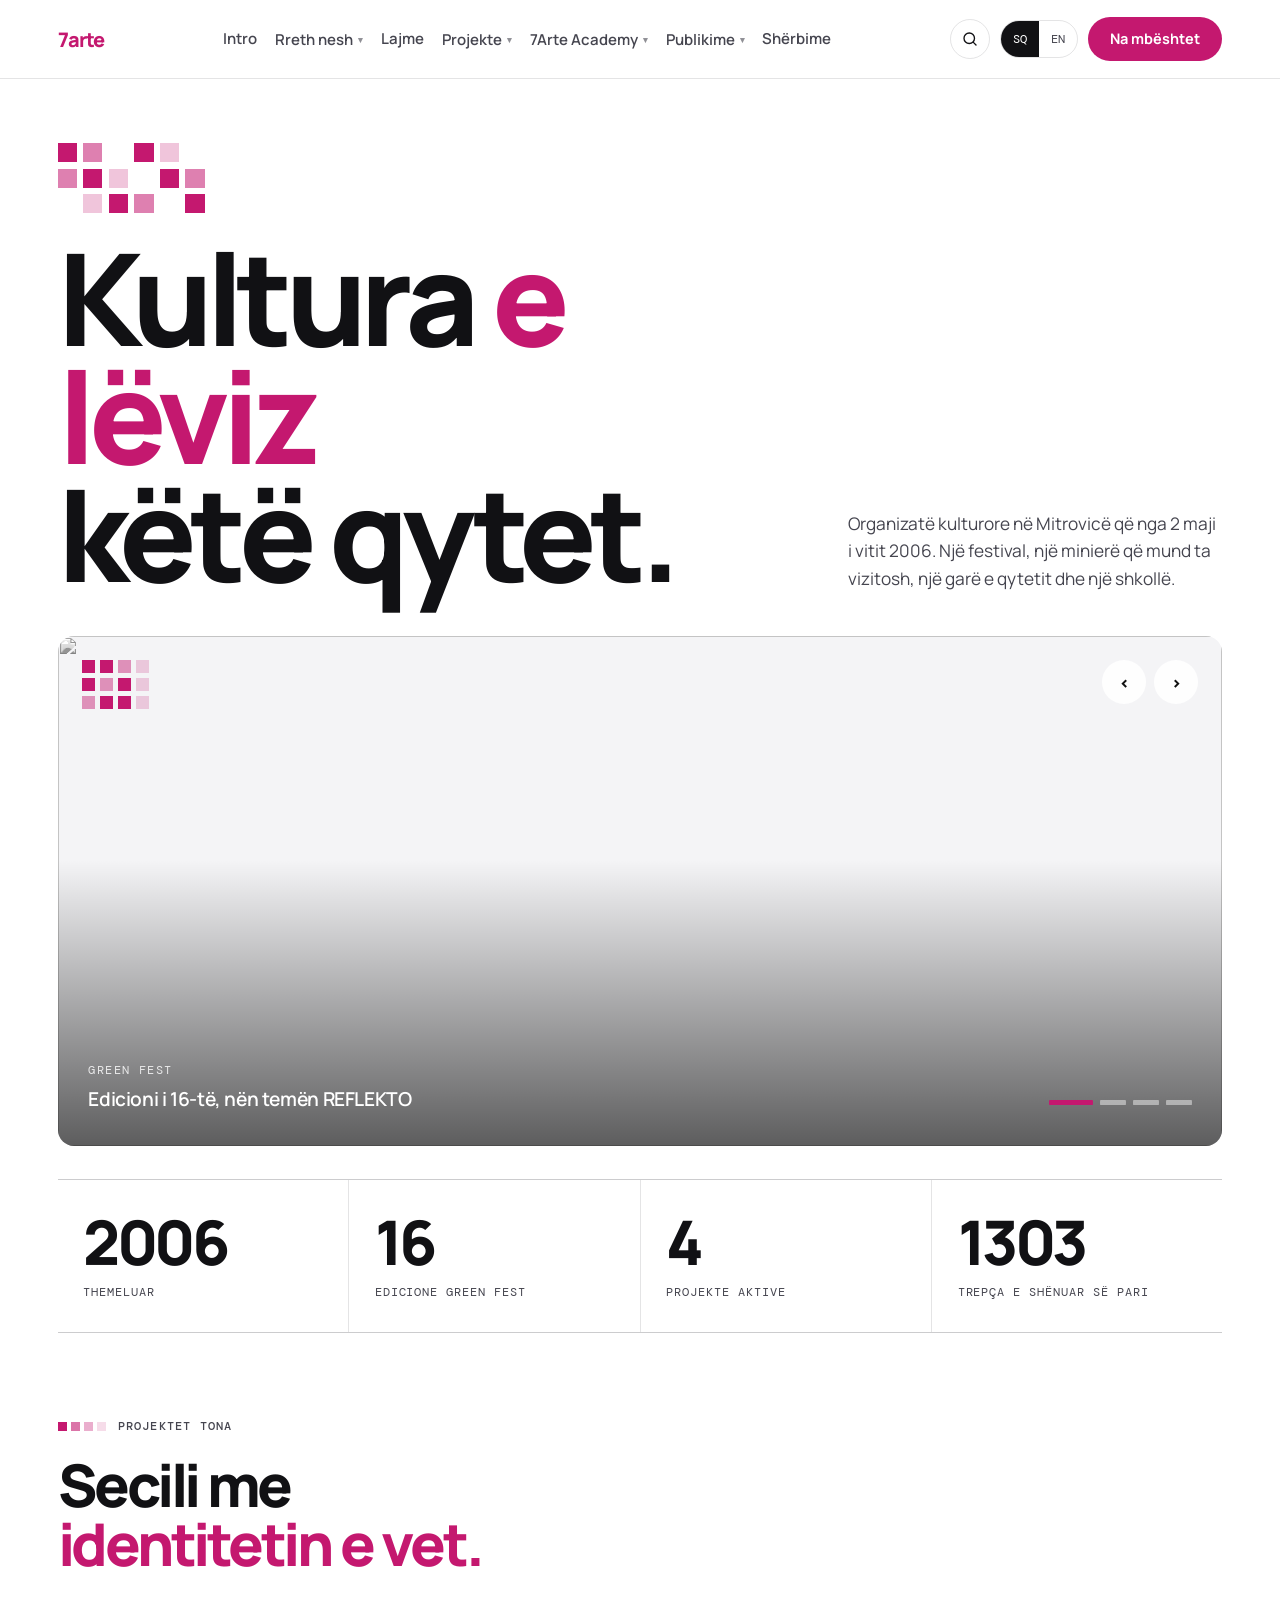
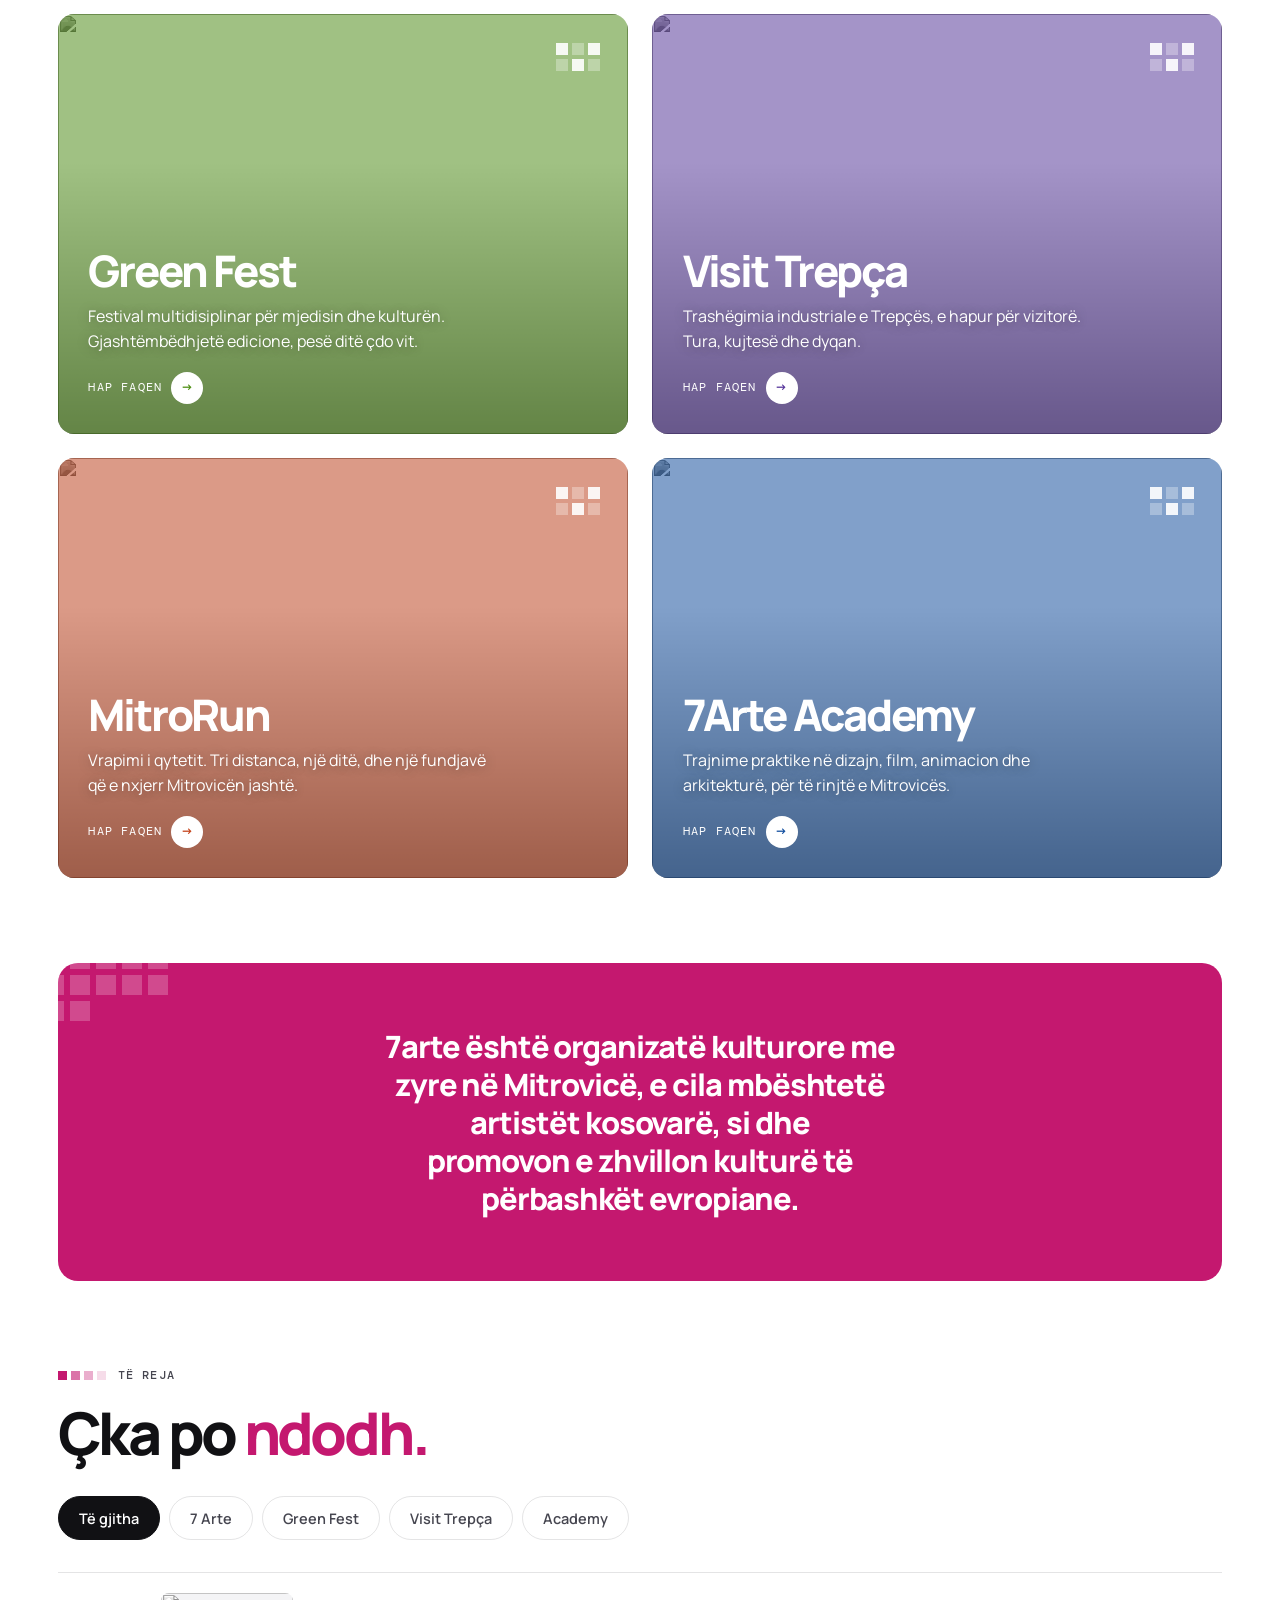
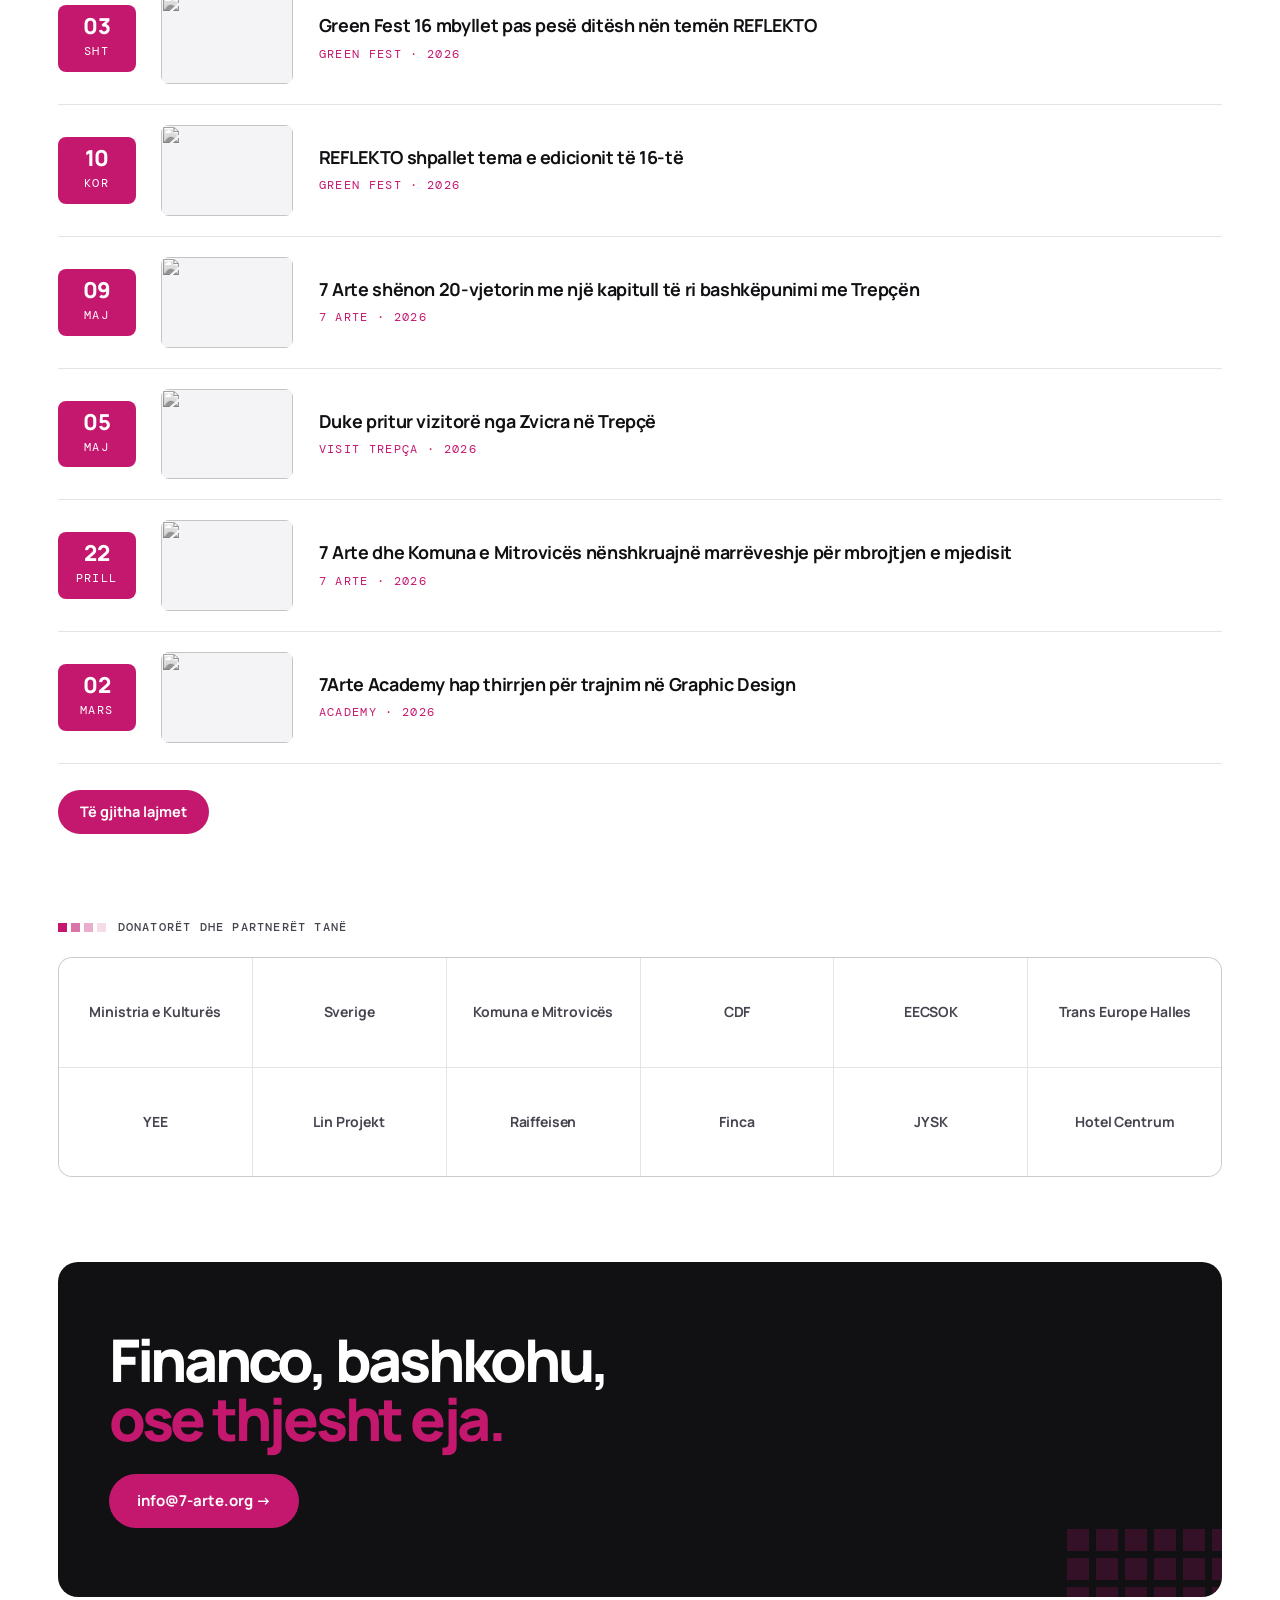
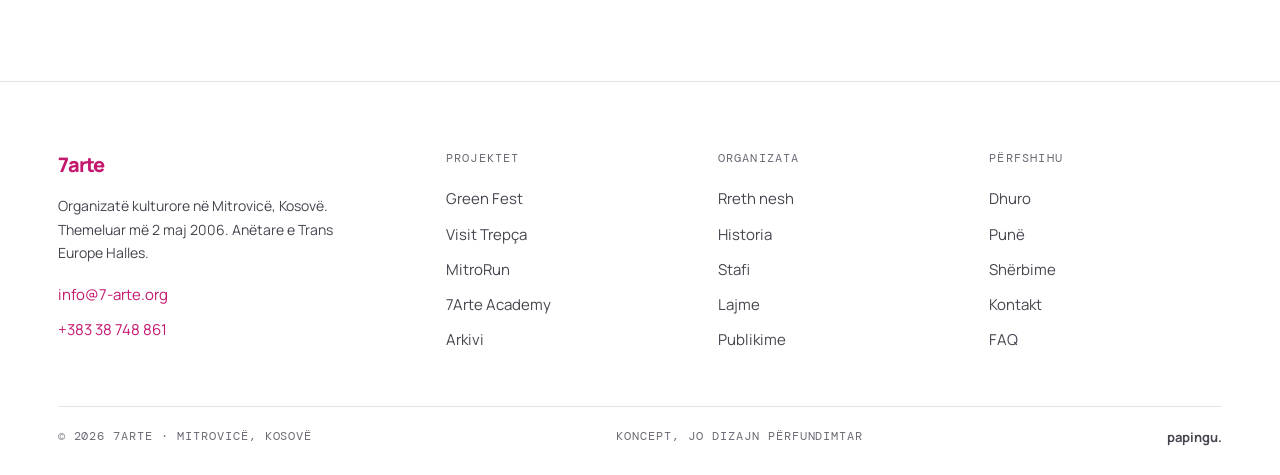
==== commit 8b9244db: "Mockup: readability pass, search dialog, one-page About, staff portraits Brings the concept in line " ====
--- a/index.html
+++ b/index.html
@@ -20,14 +20,6 @@
 }
 </script>
 <div id="prog"></div>
-
-<div class="util"><div class="wrap">
-  <div><a href="#/faq">FAQ</a><a href="#/contact" data-sq="Kontakt" data-en="Contact">Kontakt</a><a href="#/services" data-sq="Shërbime" data-en="Services">Shërbime</a><a href="#/jobs" data-sq="Punë" data-en="Jobs">Punë</a></div>
-  <div class="r">
-    <button class="srchBtn" id="openSrch">⌕ <span data-sq="Kërko" data-en="Search">Kërko</span></button>
-    <div class="lang"><button id="bSQ" class="on">SQ</button><button id="bEN">EN</button></div>
-  </div>
-</div></div>
 
 <header>
   <div class="wrap nav">
@@ -68,7 +60,9 @@
       </div></div>
       <a href="#/services" data-sq="Shërbime" data-en="Services">Shërbime</a>
     </nav>
-    <div style="display:flex;align-items:center;gap:10px">
+    <div class="hdr-r">
+      <button class="srch-btn" id="openSrch" type="button" aria-haspopup="dialog" aria-controls="srch" aria-label="Kërko" data-sq-al="Kërko" data-en-al="Search" title="Ctrl K"><svg viewBox="0 0 24 24" width="18" height="18" fill="none" stroke="currentColor" stroke-width="1.8" stroke-linecap="round" aria-hidden="true"><circle cx="11" cy="11" r="7"/><path d="m20 20-3.5-3.5"/></svg></button>
+      <div class="lang"><button id="bSQ" class="on" type="button">SQ</button><button id="bEN" type="button">EN</button></div>
       <a class="sup" href="#/support" data-sq="Na mbështet" data-en="Support us">Na mbështet</a>
       <button class="burg" id="burg" aria-label="Menu">≡</button>
     </div>
@@ -76,6 +70,10 @@
 </header>
 
 <!-- project sub-navs -->
+<div class="subnav" id="sn-ab"><div class="wrap">
+  <div class="lks"><a href="#/about" style="color:var(--c);font-weight:800" data-sq="Rreth nesh" data-en="About us">Rreth nesh</a><a href="#historia" data-sq="Historia" data-en="History">Historia</a><a href="#stafi" data-sq="Stafi" data-en="Staff">Stafi</a><a href="#informata" data-sq="Informata" data-en="Information">Informata</a></div>
+  <div style="display:flex;gap:12px;align-items:center"><a class="back" href="#/">← 7arte</a></div>
+</div></div>
 <div class="subnav" id="sn-gf"><div class="wrap">
   <div class="lks"><a href="#/greenfest" style="color:var(--c);font-weight:800">Green Fest</a><a href="#gf-about" data-sq="Rreth" data-en="About">Rreth</a><a href="#gf-prog" data-sq="Programi" data-en="Programme">Programi</a><a href="#gf-lineup">Line-up</a><a href="#gf-news" data-sq="Lajme" data-en="News">Lajme</a><a href="#gf-gal" data-sq="Galeria" data-en="Gallery">Galeria</a><a href="#gf-part" data-sq="Sponsorë" data-en="Sponsors">Sponsorë</a></div>
   <div style="display:flex;gap:12px;align-items:center"><a class="act" href="#gf-vol" data-sq="Bëhu vullnetar" data-en="Volunteer">Bëhu vullnetar</a><a class="back" href="#/">← 7arte</a></div>
@@ -93,12 +91,26 @@
   <div style="display:flex;gap:12px;align-items:center"><a class="act" href="#ac-apply" data-sq="Apliko" data-en="Apply">Apliko</a><a class="back" href="#/">← 7arte</a></div>
 </div></div>
 
-<div id="srch">
-  <button class="cl" id="closeSrch">✕</button>
-  <div class="in"><input id="sInput" placeholder="Kërko në 7arte.org…" autocomplete="off"></div>
-  <div class="hint" data-sq="Shkruaj për të kërkuar · ESC për të mbyllur" data-en="Type to search · ESC to close">Shkruaj për të kërkuar · ESC për të mbyllur</div>
-  <div class="res" id="sRes"></div>
-</div>
+<dialog id="srch" class="sx" aria-label="Kërko">
+  <div class="sx-box">
+    <div class="sx-top"><svg viewBox="0 0 24 24" width="18" height="18" fill="none" stroke="currentColor" stroke-width="1.8" stroke-linecap="round" aria-hidden="true"><circle cx="11" cy="11" r="7"/><path d="m20 20-3.5-3.5"/></svg><input id="sInput" type="search" autocomplete="off" spellcheck="false" role="combobox" aria-expanded="true" aria-controls="sx-list" aria-autocomplete="list" aria-label="Kërko" placeholder="Kërko një projekt, një faqe ose një turë…" data-sq-ph="Kërko një projekt, një faqe ose një turë…" data-en-ph="Search a project, a page or a tour…"><button type="button" class="sx-x" id="closeSrch">Esc</button></div>
+    <div class="sx-body" id="sx-list" role="listbox">
+      <div class="sx-start" id="sStart">
+        <p class="sx-h" data-sq="Projektet" data-en="Projects">Projektet</p>
+        <div class="sx-chips">
+          <a class="sx-o sx-chip" role="option" href="#/greenfest" style="--dot:#8CC63F">Green Fest</a>
+          <a class="sx-o sx-chip" role="option" href="#/trepca" style="--dot:#6A45B8">Visit Trepça</a>
+          <a class="sx-o sx-chip" role="option" href="#/mitrorun" style="--dot:#E2531F">MitroRun</a>
+          <a class="sx-o sx-chip" role="option" href="#/academy" style="--dot:#1560C4">7Arte Academy</a>
+        </div>
+        <p class="sx-h" data-sq="Faqe të shpeshta" data-en="Popular pages">Faqe të shpeshta</p>
+        <div id="sPopular"></div>
+      </div>
+      <div class="sx-live" id="sRes" hidden></div>
+    </div>
+    <div class="sx-foot"><span><kbd>↑</kbd><kbd>↓</kbd> <span data-sq="për të lëvizur" data-en="to move">për të lëvizur</span></span><span><kbd>↵</kbd> <span data-sq="për ta hapur" data-en="to open">për ta hapur</span></span><span class="sx-n" id="sCount" aria-live="polite"></span></div>
+  </div>
+</dialog>
 
 <!-- ==================== 7ARTE HOME ==================== -->
 <main class="page live" id="p-home">
@@ -534,20 +546,14 @@
     <p class="lede" style="margin-top:26px" data-sq="Duke parë nevojën për zhvillim kulturor dhe aktivizim të të rinjve, më 2 maj të vitit 2006, me iniciativën e artistëve vendorë u themelua organizata kulturore 7arte." data-en="Seeing the need for cultural development and for young people to be active, on 2 May 2006 local artists founded the cultural organisation 7arte.">Duke parë nevojën për zhvillim kulturor dhe aktivizim të të rinjve, më 2 maj të vitit 2006, me iniciativën e artistëve vendorë u themelua organizata kulturore 7arte.</p>
   </div></div>
   <section style="padding-top:clamp(20px,3vw,40px)"><div class="wrap">
-    <div class="shot mos" data-cols="16" data-rows="6" style="aspect-ratio:16/6;border-radius:16px;margin-bottom:clamp(30px,4.5vw,62px)"><img src="https://www.7-arte.org/wp-content/uploads/2021/12/terasa.png" alt=""></div>
-    <div class="cards">
-      <a class="card" href="#/history"><div class="b"><h3 data-sq="Historia" data-en="History">Historia</h3><p data-sq="Prej 2006 deri sot, njëzet vjet punë kulturore në një qytet të ndarë." data-en="From 2006 to today, twenty years of cultural work in a divided city.">Prej 2006 deri sot, njëzet vjet punë kulturore në një qytet të ndarë.</p><div class="meta">→</div></div></a>
-      <a class="card" href="#/staff"><div class="b"><h3 data-sq="Stafi" data-en="Staff">Stafi</h3><p data-sq="Nëntë njerëz që e mbajnë organizatën, festivalin, turat dhe akademinë." data-en="Nine people who keep the organisation, festival, tours and academy running.">Nëntë njerëz që e mbajnë organizatën, festivalin, turat dhe akademinë.</p><div class="meta">→</div></div></a>
-      <a class="card" href="#/info"><div class="b"><h3 data-sq="Informata" data-en="Information">Informata</h3><p data-sq="Statuti, qeverisja, transparenca dhe të dhënat e regjistrimit." data-en="Statute, governance, transparency and registration details.">Statuti, qeverisja, transparenca dhe të dhënat e regjistrimit.</p><div class="meta">→</div></div></a>
-    </div>
-  </div></section>
-</main>
-
-<main class="page" id="p-history">
-  <div class="phero"><div class="wrap">
-    <div class="crumb">7 arte <em>/</em> <span data-sq="Rreth nesh" data-en="About us">Rreth nesh</span> <em>/</em> <span data-sq="Historia" data-en="History">Historia</span></div>
-    <h1><span data-sq="Njëzet vjet," data-en="Twenty years,">Njëzet vjet,</span> <em data-sq="një qytet." data-en="one city.">një qytet.</em></h1>
-  </div></div>
+    <div class="shot mos" data-cols="16" data-rows="6" style="aspect-ratio:16/6;border-radius:16px"><img src="https://www.7-arte.org/wp-content/uploads/2021/12/terasa.png" alt=""></div>
+  </div></section>
+
+  <div class="chapter" id="historia">
+    <div class="chapter-head"><div class="wrap">
+      <div class="kick mono obs"><span class="pixrow"><i></i><i></i><i></i><i></i></span><span data-sq="Historia" data-en="History">Historia</span></div>
+      <h2 class="obs"><span data-sq="Njëzet vjet," data-en="Twenty years,">Njëzet vjet,</span> <em data-sq="një qytet." data-en="one city.">një qytet.</em></h2>
+    </div></div>
   <section style="padding-top:clamp(20px,3vw,40px)"><div class="wrap grid2">
     <div class="obs tl">
       <div><b>2006</b><p data-sq="Themelohet 7arte më 2 maj, me iniciativën e artistëve vendorë të Mitrovicës." data-en="7arte is founded on 2 May, on the initiative of local artists in Mitrovica.">Themelohet 7arte më 2 maj, me iniciativën e artistëve vendorë të Mitrovicës.</p></div>
@@ -557,31 +563,31 @@
     </div>
     <div class="obs"><div class="shot mos" data-cols="10" data-rows="10" style="aspect-ratio:3/4;border-radius:16px"><img src="https://www.7-arte.org/wp-content/uploads/2026/05/694663324_1423858059771620_644636740689303126_n.jpg" alt=""></div></div>
   </div></section>
-</main>
-
-<main class="page" id="p-staff">
-  <div class="phero"><div class="wrap">
-    <div class="crumb">7 arte <em>/</em> <span data-sq="Rreth nesh" data-en="About us">Rreth nesh</span> <em>/</em> <span data-sq="Stafi" data-en="Staff">Stafi</span></div>
-    <h1><span data-sq="Nëntë" data-en="Nine">Nëntë</span> <em data-sq="njerëz." data-en="people.">njerëz.</em></h1>
-  </div></div>
+  </div>
+
+  <div class="chapter" id="stafi">
+    <div class="chapter-head"><div class="wrap">
+      <div class="kick mono obs"><span class="pixrow"><i></i><i></i><i></i><i></i></span><span data-sq="Stafi" data-en="Staff">Stafi</span></div>
+      <h2 class="obs"><span data-sq="Nëntë" data-en="Nine">Nëntë</span> <em data-sq="njerëz." data-en="people.">njerëz.</em></h2>
+    </div></div>
   <section style="padding-top:clamp(20px,3vw,40px)"><div class="wrap"><div class="people obs">
-    <div class="pp"><div class="shot mos" data-cols="7" data-rows="7"><img src="https://mitrovicagreenfest.com/wp-content/uploads/2026/04/051A2289-scaled.jpg" alt=""></div><b>Lulzim</b><span data-sq="Drejtor ekzekutiv" data-en="Executive director">Drejtor ekzekutiv</span><a href="mailto:lulzimhoti@7-arte.org">lulzimhoti@7-arte.org</a></div>
-    <div class="pp"><div class="shot mos" data-cols="7" data-rows="7"><img src="https://mitrovicagreenfest.com/wp-content/uploads/2026/04/WhatsApp-Image-2026-04-28-at-10.08.07.jpeg" alt=""></div><b>Rinor</b><span data-sq="Menaxher programi" data-en="Program manager">Menaxher programi</span><a href="mailto:rinor@7-arte.org">rinor@7-arte.org</a></div>
-    <div class="pp"><div class="shot mos" data-cols="7" data-rows="7"><img src="https://mitrovicagreenfest.com/wp-content/uploads/2026/04/051A2236-scaled.jpg" alt=""></div><b>Ardiana</b><span data-sq="Financa dhe HR" data-en="Finance and HR">Financa dhe HR</span><a href="mailto:financa@7-arte.org">financa@7-arte.org</a></div>
-    <div class="pp"><div class="shot mos" data-cols="7" data-rows="7"><img src="https://mitrovicagreenfest.com/wp-content/uploads/2026/04/051A9476-scaled.jpg" alt=""></div><b>Diellza</b><span data-sq="Koordinatore programi" data-en="Program coordinator">Koordinatore programi</span><a href="mailto:diellza@7-arte.org">diellza@7-arte.org</a></div>
-    <div class="pp"><div class="shot mos" data-cols="7" data-rows="7"><img src="https://mitrovicagreenfest.com/wp-content/uploads/2026/04/051A2260-scaled.jpg" alt=""></div><b>Gzim</b><span data-sq="M&E dhe operacione" data-en="M&E and operations">M&amp;E dhe operacione</span><a href="mailto:gzim@7-arte.org">gzim@7-arte.org</a></div>
-    <div class="pp"><div class="shot mos" data-cols="7" data-rows="7"><img src="https://mitrovicagreenfest.com/wp-content/uploads/2026/04/Kusha-1.jpg" alt=""></div><b>Kushtrim</b><span data-sq="Menaxher produksioni" data-en="Production manager">Menaxher produksioni</span><a href="mailto:kushtrim@7-arte.org">kushtrim@7-arte.org</a></div>
-    <div class="pp"><div class="shot mos" data-cols="7" data-rows="7"><img src="https://mitrovicagreenfest.com/wp-content/uploads/2026/07/WhatsApp-Image-2026-07-16-at-14.02.58-1copy-1.jpeg" alt=""></div><b>Yll</b><span data-sq="Dizajner grafik" data-en="Graphic designer">Dizajner grafik</span><a href="#/ac-gd" data-sq="Mentor në Academy" data-en="Academy mentor">Mentor në Academy</a></div>
-    <div class="pp"><div class="shot mos" data-cols="7" data-rows="7"><img src="https://mitrovicagreenfest.com/wp-content/uploads/2026/04/WhatsApp-Image-2026-04-27-at-15.29.48.jpeg" alt=""></div><b>Alketa</b><span data-sq="Zyrtare e programit mjedisor" data-en="Environmental program officer">Zyrtare e programit mjedisor</span><a href="mailto:alketa@7-arte.org">alketa@7-arte.org</a></div>
-    <div class="pp"><div class="shot mos" data-cols="7" data-rows="7"><img src="https://mitrovicagreenfest.com/wp-content/uploads/2026/04/051A9105-scaled.jpg" alt=""></div><b>Christian</b><span data-sq="Vullnetar i Peace Corps" data-en="Peace Corps volunteer">Vullnetar i Peace Corps</span><a href="mailto:christian@7-arte.org">christian@7-arte.org</a></div>
-  </div></div></section>
-</main>
-
-<main class="page" id="p-info">
-  <div class="phero"><div class="wrap">
-    <div class="crumb">7 arte <em>/</em> <span data-sq="Rreth nesh" data-en="About us">Rreth nesh</span> <em>/</em> <span data-sq="Informata" data-en="Information">Informata</span></div>
-    <h1><span data-sq="Si" data-en="How we">Si</span> <em data-sq="funksionojmë." data-en="operate.">funksionojmë.</em></h1>
-  </div></div>
+    <div class="pp"><div class="shot mos" data-cols="8" data-rows="10"><img src="assets/img/staff/lulzim.jpg" alt="Lulzim Hoti" loading="lazy"></div><b>Lulzim Hoti</b><span data-sq="Drejtor ekzekutiv" data-en="Executive director">Drejtor ekzekutiv</span><a href="mailto:lulzimhoti@7-arte.org">lulzimhoti@7-arte.org</a></div>
+    <div class="pp"><div class="shot mos" data-cols="8" data-rows="10"><img src="assets/img/staff/rinor.jpg" alt="Rinor Kurshumliu" loading="lazy"></div><b>Rinor Kurshumliu</b><span data-sq="Menaxher programi" data-en="Program manager">Menaxher programi</span><a href="mailto:rinor@7-arte.org">rinor@7-arte.org</a></div>
+    <div class="pp"><div class="shot mos" data-cols="8" data-rows="10"><img src="assets/img/staff/ardiana.jpg" alt="Ardiana Koliqi-Metrama" loading="lazy"></div><b>Ardiana Koliqi-Metrama</b><span data-sq="Financa dhe HR" data-en="Finance and HR">Financa dhe HR</span><a href="mailto:financa@7-arte.org">financa@7-arte.org</a></div>
+    <div class="pp"><div class="shot mos" data-cols="8" data-rows="10"><img src="assets/img/staff/diellza.jpg" alt="Diellza Jëlliqi" loading="lazy"></div><b>Diellza Jëlliqi</b><span data-sq="Koordinatore programi" data-en="Program coordinator">Koordinatore programi</span><a href="mailto:diellza@7-arte.org">diellza@7-arte.org</a></div>
+    <div class="pp"><div class="shot mos" data-cols="8" data-rows="10"><img src="assets/img/staff/gzim.jpg" alt="Gzim Zhilivoda" loading="lazy"></div><b>Gzim Zhilivoda</b><span data-sq="M&E dhe operacione" data-en="M&E and operations">M&amp;E dhe operacione</span><a href="mailto:gzim@7-arte.org">gzim@7-arte.org</a></div>
+    <div class="pp"><div class="shot mos" data-cols="8" data-rows="10"><img src="assets/img/staff/kushtrim.jpg" alt="Kushtrim Hoti" loading="lazy"></div><b>Kushtrim Hoti</b><span data-sq="Menaxher produksioni" data-en="Production manager">Menaxher produksioni</span><a href="mailto:kushtrim@7-arte.org">kushtrim@7-arte.org</a></div>
+    <div class="pp"><div class="shot mos" data-cols="8" data-rows="10"><img src="assets/img/staff/yll.jpg" alt="Yll Haxhiu" loading="lazy"></div><b>Yll Haxhiu</b><span data-sq="Dizajner grafik" data-en="Graphic designer">Dizajner grafik</span><a href="#/ac-gd" data-sq="Mentor në Academy" data-en="Academy mentor">Mentor në Academy</a></div>
+    <div class="pp"><div class="shot mos" data-cols="8" data-rows="10"><img src="assets/img/staff/alketa.jpg" alt="Alketa" loading="lazy"></div><b>Alketa</b><span data-sq="Zyrtare e programit mjedisor" data-en="Environmental program officer">Zyrtare e programit mjedisor</span><a href="mailto:alketa@7-arte.org">alketa@7-arte.org</a></div>
+    <div class="pp"><div class="shot mos" data-cols="8" data-rows="10"><img src="assets/img/staff/christian.jpg" alt="Christian Gustin" loading="lazy"></div><b>Christian Gustin</b><span data-sq="Vullnetar i Peace Corps" data-en="Peace Corps volunteer">Vullnetar i Peace Corps</span><a href="mailto:christian@7-arte.org">christian@7-arte.org</a></div>
+  </div></div></section>
+  </div>
+
+  <div class="chapter" id="informata">
+    <div class="chapter-head"><div class="wrap">
+      <div class="kick mono obs"><span class="pixrow"><i></i><i></i><i></i><i></i></span><span data-sq="Informata" data-en="Information">Informata</span></div>
+      <h2 class="obs"><span data-sq="Si" data-en="How we">Si</span> <em data-sq="funksionojmë." data-en="operate.">funksionojmë.</em></h2>
+    </div></div>
   <section style="padding-top:clamp(20px,3vw,40px)"><div class="wrap grid2">
     <div class="obs"><h3 class="sub" data-sq="Të dhënat" data-en="Details">Të dhënat</h3><div class="rows">
       <div class="rw"><span class="n">01</span><b data-sq="Emri i plotë" data-en="Full name">Emri i plotë</b><i>OJQ 7 ARTE</i></div>
@@ -598,6 +604,7 @@
       <div class="rw"><span class="n">05</span><b data-sq="Politika e cookies" data-en="Cookie policy">Politika e cookies</b><i>→</i></div>
     </div></div>
   </div></section>
+  </div>
 </main>
 
 <main class="page" id="p-contact">
@@ -858,7 +865,7 @@
       <div><h5 data-sq="Organizata" data-en="Organisation">Organizata</h5><a href="#/about" data-sq="Rreth nesh" data-en="About us">Rreth nesh</a><a href="#/history" data-sq="Historia" data-en="History">Historia</a><a href="#/staff" data-sq="Stafi" data-en="Staff">Stafi</a><a href="#/news" data-sq="Lajme" data-en="News">Lajme</a><a href="#/publications" data-sq="Publikime" data-en="Publications">Publikime</a></div>
       <div><h5 data-sq="Përfshihu" data-en="Get involved">Përfshihu</h5><a href="#/support" data-sq="Dhuro" data-en="Donate">Dhuro</a><a href="#/jobs" data-sq="Punë" data-en="Jobs">Punë</a><a href="#/services" data-sq="Shërbime" data-en="Services">Shërbime</a><a href="#/contact" data-sq="Kontakt" data-en="Contact">Kontakt</a><a href="#/faq">FAQ</a></div>
     </div>
-    <div class="fb"><span>© 2026 7arte · Mitrovicë, Kosovë</span><span data-sq="Koncept, jo dizajn përfundimtar" data-en="Concept, not a final design">Koncept, jo dizajn përfundimtar</span><span>Papingu</span></div>
+    <div class="fb"><span>© 2026 7arte · Mitrovicë, Kosovë</span><span data-sq="Koncept, jo dizajn përfundimtar" data-en="Concept, not a final design">Koncept, jo dizajn përfundimtar</span><a class="credit" href="https://papingu.com/" target="_blank" rel="noopener">papingu.</a></div>
   </div>
 </footer>
 
--- a/assets/css/style.css
+++ b/assets/css/style.css
@@ -1,104 +1,120 @@
 *{margin:0;padding:0;box-sizing:border-box}
 :root{
-  --c:#C4186F; --c-soft:#FBEAF3;
-  --bg:#fff; --fg:#111114; --fg2:#5C5C66; --mute:#9A9AA4; --soft:#F4F4F6;
+  --c:#C4186F; --c-soft:#FBEAF3; --on-c:#fff;
+  --bg:#fff; --fg:#111114; --fg2:#45454F; --mute:#6B6B76; --soft:#F4F4F6;
+  --nav-h:78px; --sub-h:56px;
   --ln:rgba(17,17,20,.11);
   --sans:'Manrope',sans-serif; --serif:'Instrument Serif',Georgia,serif; --mono:'DM Mono',monospace;
   --disp:var(--sans); --dw:800; --dtr:-.055em; --dcase:none;
   --e:cubic-bezier(.16,1,.3,1);
 }
 /* ---- project themes ---- */
-body.t-gf{--c:#8CC63F;--c-soft:#16221A;--bg:#0C1410;--fg:#EFF4EA;--fg2:rgba(239,244,234,.66);--mute:rgba(239,244,234,.42);--soft:#16221A;--ln:rgba(239,244,234,.16);--dw:800;--dtr:-.05em;--dcase:uppercase}
-body.t-vt{--c:#6A45B8;--c-soft:#EFEBF8;--bg:#F3EFE8;--fg:#1B1A18;--fg2:#56534C;--mute:#96928A;--soft:#E7E2D8;--ln:rgba(27,26,24,.15);--disp:var(--serif);--dw:400;--dtr:-.02em}
-body.t-mr{--c:#E2531F;--c-soft:#1A1412;--bg:#0A0B0A;--fg:#fff;--fg2:rgba(255,255,255,.66);--mute:rgba(255,255,255,.42);--soft:#141614;--ln:rgba(255,255,255,.16)}
-body.t-ac{--c:#1560C4;--c-soft:#E9F0FB;--bg:#fff;--fg:#0E1014;--fg2:#53555C;--mute:#9497A0;--soft:#F1F4F9;--ln:rgba(14,16,20,.12);--dw:600;--dtr:-.04em}
-html{scroll-behavior:smooth}
-body{background:var(--bg);color:var(--fg);font-family:var(--sans);-webkit-font-smoothing:antialiased;overflow-x:hidden;transition:background .5s var(--e),color .5s var(--e)}
+body.t-gf{--c:#8CC63F;--on-c:#0C1410;--c-soft:#16221A;--bg:#0C1410;--fg:#EFF4EA;--fg2:rgba(239,244,234,.8);--mute:rgba(239,244,234,.64);--soft:#16221A;--ln:rgba(239,244,234,.16);--dw:800;--dtr:-.05em;--dcase:uppercase}
+body.t-vt{--c:#6A45B8;--c-soft:#EFEBF8;--bg:#F3EFE8;--fg:#1B1A18;--fg2:#47443E;--mute:#6B675F;--soft:#E7E2D8;--ln:rgba(27,26,24,.15);--disp:var(--serif);--dw:400;--dtr:-.02em}
+body.t-mr{--c:#E2531F;--on-c:#0C1410;--c-soft:#1A1412;--bg:#0A0B0A;--fg:#fff;--fg2:rgba(255,255,255,.8);--mute:rgba(255,255,255,.64);--soft:#141614;--ln:rgba(255,255,255,.16)}
+body.t-ac{--c:#1560C4;--c-soft:#E9F0FB;--bg:#fff;--fg:#0E1014;--fg2:#44464D;--mute:#646770;--soft:#F1F4F9;--ln:rgba(14,16,20,.12);--dw:600;--dtr:-.04em}
+html{scroll-behavior:smooth;scroll-padding-top:calc(var(--nav-h) + var(--sub-h) + 16px)}
+body{background:var(--bg);color:var(--fg);font-family:var(--sans);font-size:16px;line-height:1.55;-webkit-font-smoothing:antialiased;overflow-wrap:break-word;overflow-x:hidden;transition:background .5s var(--e),color .5s var(--e)}
 a{color:inherit;text-decoration:none}
 button{font-family:inherit;cursor:pointer}
 img{display:block;width:100%;height:100%;object-fit:cover}
-::selection{background:var(--c);color:#fff}
+::selection{background:var(--c);color:var(--on-c)}
+:focus-visible{outline:3px solid var(--c);outline-offset:3px;border-radius:6px}
+.tile:focus-visible,.slider :focus-visible{outline-color:#fff}
+h1,h2,h3,.ni .tx b,.nx h4{text-wrap:balance}
+p,.lede{text-wrap:pretty}
 .wrap{max-width:1400px;margin:0 auto;padding:0 clamp(18px,4.5vw,64px)}
-.mono{font-family:var(--mono);font-size:11px;letter-spacing:.1em;text-transform:uppercase}
+.mono{font-family:var(--mono);font-size:12px;letter-spacing:.1em;text-transform:uppercase}
 #prog{position:fixed;top:0;left:0;height:3px;width:0;background:var(--c);z-index:400;transition:width .1s linear}
 .pixrow{display:flex;gap:4px}
 .pixrow i{width:9px;height:9px;background:var(--c);display:block}
 .pixrow i:nth-child(2){opacity:.6}.pixrow i:nth-child(3){opacity:.35}.pixrow i:nth-child(4){opacity:.15}
 
-/* ---------- utility bar ---------- */
-.util{background:var(--soft);border-bottom:1px solid var(--ln);font-size:12px;transition:background .5s var(--e)}
-.util .wrap{display:flex;justify-content:space-between;align-items:center;height:38px;gap:16px}
-.util a{color:var(--fg2);margin-right:16px}
-.util a:hover{color:var(--c)}
-.util .r{display:flex;align-items:center;gap:12px}
-.lang{display:flex;border:1px solid var(--ln);border-radius:99px;overflow:hidden}
-.lang button{background:none;border:0;font-family:var(--mono);font-size:9.5px;padding:5px 10px;color:var(--mute)}
+/* ---------- header: search and languages ---------- */
+.hdr-r{display:flex;align-items:center;gap:10px}
+.lang{display:flex;border:1px solid var(--ln);border-radius:99px;overflow:hidden;flex-shrink:0}
+.lang button{background:none;border:0;font-family:var(--mono);font-size:12px;padding:0 12px;min-height:36px;color:var(--fg2)}
+.lang button:hover{color:var(--fg)}
 .lang button.on{background:var(--fg);color:var(--bg)}
-.srchBtn{background:none;border:0;color:var(--fg2);font-size:12px;display:flex;align-items:center;gap:6px}
-.srchBtn:hover{color:var(--c)}
+.srch-btn{width:40px;height:40px;border-radius:50%;border:1px solid var(--ln);background:none;color:var(--fg);display:grid;place-items:center;flex-shrink:0;transition:border-color .2s,color .2s}
+.srch-btn:hover{border-color:var(--c);color:var(--c)}
+/* Past the top the header slims down and floats (app.js sets html.scrolled). */
+html.scrolled{--nav-h:60px;--sub-h:42px}
+html.scrolled header{background:color-mix(in srgb,var(--bg) 92%,transparent);-webkit-backdrop-filter:blur(12px);backdrop-filter:blur(12px);box-shadow:0 6px 24px rgba(0,0,0,.07)}
+html.scrolled .logo img{height:34px}
+html.scrolled .srch-btn{width:36px;height:36px}
+html.scrolled .subnav .lks{font-size:14px}
+html.scrolled .subnav .act{padding:7px 15px;font-size:13px}
 
 /* ---------- main header ---------- */
-header{position:sticky;top:0;z-index:150;background:var(--bg);border-bottom:1px solid var(--ln);transition:background .5s var(--e)}
-.nav{display:flex;align-items:center;justify-content:space-between;height:78px;gap:18px}
+header{position:sticky;top:0;z-index:150;background:var(--bg);border-bottom:1px solid var(--ln);transition:background .3s,box-shadow .3s}
+.nav{display:flex;align-items:center;justify-content:space-between;height:var(--nav-h);gap:18px;transition:height .35s var(--e)}
 .logo{display:flex;align-items:center;gap:12px;flex-shrink:0}
-.logo img{height:48px;width:auto;object-fit:contain}
+.logo img{height:48px;width:auto;object-fit:contain;transition:height .35s var(--e)}
 body.t-gf .logo img,body.t-mr .logo img{filter:brightness(0) invert(1)}
 .logo .lgtxt{display:none;color:var(--c);font-weight:800;font-size:20px;letter-spacing:-.045em}
 .logo.fallback img{display:none}.logo.fallback .lgtxt{display:block}
-.xmark{font-family:var(--mono);font-size:11px;color:var(--mute);padding-left:12px;border-left:1px solid var(--ln)}
+.xmark{font-family:var(--mono);font-size:12px;color:var(--mute);padding-left:12px;border-left:1px solid var(--ln)}
 .xmark b{display:block;font-family:var(--sans);font-size:17px;font-weight:800;letter-spacing:-.04em;color:var(--c);text-transform:none}
-.menu{display:flex;align-items:center;gap:clamp(6px,1.3vw,24px);font-size:13.5px;font-weight:600}
-.menu>a,.dd>button{color:var(--fg2);background:none;border:0;font-size:13.5px;font-weight:600;padding:8px 0;position:relative;display:flex;align-items:center;gap:5px;white-space:nowrap;transition:color .22s}
+.menu{display:flex;align-items:center;gap:clamp(8px,1.4vw,26px);font-size:15px;font-weight:600}
+.menu>a,.dd>button{color:var(--fg2);background:none;border:0;font-size:15px;font-weight:600;padding:10px 0;position:relative;display:flex;align-items:center;gap:5px;white-space:nowrap;transition:color .22s}
 .menu>a:hover,.dd:hover>button,.menu>a.on,.dd.on>button{color:var(--fg)}
 .menu>a.on::after,.dd.on>button::after{content:"";position:absolute;left:0;bottom:0;width:9px;height:3px;background:var(--c)}
 .dd{position:relative}
 .dd>button .ar{font-size:9px;opacity:.6}
 .dm{position:absolute;top:100%;left:-16px;background:var(--bg);border:1px solid var(--ln);border-radius:12px;padding:10px;min-width:242px;box-shadow:0 18px 44px rgba(0,0,0,.12);opacity:0;visibility:hidden;transform:translateY(8px);transition:.28s var(--e);z-index:60}
-.dd:hover .dm,.dd.open .dm{opacity:1;visibility:visible;transform:none}
-.dm a{display:block;padding:9px 12px;border-radius:7px;font-size:13.5px;font-weight:500;color:var(--fg2)}
+@media(hover:hover) and (min-width:1181px){.dd:hover .dm{opacity:1;visibility:visible;transform:none}}
+.dd.open .dm{opacity:1;visibility:visible;transform:none}
+.dm a{display:block;padding:10px 12px;border-radius:8px;font-size:15px;font-weight:500;color:var(--fg2)}
 .dm a:hover{background:var(--c-soft);color:var(--c)}
-.dm .hd{font-family:var(--mono);font-size:9px;letter-spacing:.12em;color:var(--mute);padding:8px 12px 5px;text-transform:uppercase}
-.sup{font-size:13px;font-weight:700;background:var(--c);color:#fff;padding:11px 19px;border-radius:99px;white-space:nowrap;transition:.3s}
+.dm .hd{font-family:var(--mono);font-size:12px;letter-spacing:.12em;color:var(--mute);padding:8px 12px 5px;text-transform:uppercase}
+.sup{display:inline-flex;align-items:center;min-height:44px;font-size:14.5px;font-weight:700;background:var(--c);color:var(--on-c);padding:0 22px;border-radius:99px;white-space:nowrap;transition:filter .25s,transform .25s var(--e)}
+.sup:active{transform:scale(.97)}
+@media(max-width:420px){.hdr-r .sup{display:none}}
 .sup:hover{filter:brightness(.85)}
-.burg{display:none;background:none;border:0;font-size:23px;color:inherit}
+.burg{display:none;background:none;border:0;font-size:23px;color:inherit;width:44px;height:44px}
 @media(max-width:1180px){
-  .menu{position:fixed;inset:118px 0 0 0;background:var(--bg);flex-direction:column;align-items:stretch;padding:18px clamp(18px,4.5vw,64px) 60px;gap:4px;font-size:17px;display:none;overflow-y:auto}
+  .menu{position:fixed;inset:var(--nav-h) 0 0 0;background:var(--bg);flex-direction:column;align-items:stretch;padding:18px clamp(18px,4.5vw,64px) 60px;gap:4px;font-size:17px;display:none;overflow-y:auto}
   .menu.open{display:flex}.burg{display:block}
   .menu>a,.dd>button{padding:13px 0;font-size:17px;width:100%;justify-content:space-between;border-bottom:1px solid var(--ln)}
   .dm{position:static;opacity:1;visibility:visible;transform:none;box-shadow:none;border:0;border-bottom:1px solid var(--ln);border-radius:0;padding:4px 0 12px 14px;display:none;min-width:0}
   .dd.open .dm{display:block}.dd:hover .dm{display:none}.dd.open:hover .dm{display:block}
-  .xmark{display:none}
+  .xmark{display:none!important}
 }
 
 /* ---------- project sub-header ---------- */
-.subnav{display:none;position:sticky;top:78px;z-index:140;background:var(--c-soft);border-bottom:1px solid var(--ln)}
+.subnav{display:none;position:sticky;top:var(--nav-h);z-index:140;background:var(--c-soft);border-bottom:1px solid var(--ln)}
 body.proj .subnav.live{display:block}
-.subnav .wrap{display:flex;align-items:center;justify-content:space-between;gap:18px;height:56px;overflow-x:auto}
-.subnav .lks{display:flex;gap:clamp(12px,2vw,30px);align-items:center;font-size:13px;font-weight:600;white-space:nowrap}
-.subnav .lks a{color:var(--fg2);transition:color .2s}
+.subnav .wrap{display:flex;align-items:center;justify-content:space-between;gap:18px;min-height:var(--sub-h);overflow-x:auto;scrollbar-width:none;transition:min-height .35s var(--e)}
+.subnav .wrap::-webkit-scrollbar{display:none}
+.subnav .lks{display:flex;gap:clamp(14px,2vw,30px);align-items:center;font-size:14.5px;font-weight:600;white-space:nowrap}
+.subnav .lks a{color:var(--fg2);transition:color .2s,box-shadow .2s;padding:6px 0}
+.subnav .lks a.on{color:var(--fg);box-shadow:inset 0 -2px 0 var(--c)}
 .subnav .lks a:hover{color:var(--c)}
-.subnav .back{font-family:var(--mono);font-size:10px;letter-spacing:.1em;color:var(--mute);text-transform:uppercase;white-space:nowrap}
+.subnav .back{font-family:var(--mono);font-size:12px;letter-spacing:.1em;color:var(--fg2);padding-block:5px;text-transform:uppercase;white-space:nowrap}
 .subnav .back:hover{color:var(--c)}
-.subnav .act{background:var(--c);color:#fff;font-size:12.5px;font-weight:700;padding:9px 16px;border-radius:99px;white-space:nowrap}
+.subnav .act{background:var(--c);color:var(--on-c);font-size:13.5px;font-weight:700;padding:10px 18px;border-radius:99px;white-space:nowrap}
 
 /* ---------- structure ---------- */
 .page{display:none}
-.page.live{display:block;animation:fi .45s var(--e) both}
-@keyframes fi{from{opacity:0}to{opacity:1}}
+.page.live{display:block}
 section{padding:clamp(46px,6.6vw,110px) 0}
-h1{font-family:var(--disp);font-size:clamp(40px,8vw,124px);font-weight:var(--dw);line-height:.93;letter-spacing:var(--dtr);text-transform:var(--dcase)}
+h1{font-family:var(--disp);font-size:clamp(46px,calc(9vw + 18px),128px);font-weight:var(--dw);line-height:.92;letter-spacing:var(--dtr);text-transform:var(--dcase)}
 h1 em{font-style:normal;color:var(--c)}
 body.t-vt h1 em{font-style:italic}
-h2{font-family:var(--disp);font-size:clamp(27px,4.4vw,64px);font-weight:var(--dw);line-height:.99;letter-spacing:var(--dtr);max-width:16ch;text-transform:var(--dcase)}
+h2{font-family:var(--disp);font-size:clamp(30px,4.6vw,68px);font-weight:var(--dw);line-height:1;letter-spacing:var(--dtr);max-width:16ch;text-transform:var(--dcase)}
 h2 em{font-style:normal;color:var(--c)}
 body.t-vt h2 em{font-style:italic}
 h3.sub{font-family:var(--disp);font-size:clamp(21px,2.5vw,32px);font-weight:var(--dw);letter-spacing:var(--dtr);margin-bottom:18px}
-.lede{font-size:clamp(15.5px,1.3vw,19px);line-height:1.62;color:var(--fg2);max-width:52ch}
-.kick{display:flex;align-items:center;gap:12px;color:var(--mute);margin-bottom:20px}
-.obs{opacity:0;transform:translateY(20px);transition:opacity .75s var(--e),transform .75s var(--e)}
+.lede{font-size:clamp(17px,1.35vw,20px);line-height:1.6;color:var(--fg2);max-width:50ch}
+.kick{display:flex;align-items:center;gap:12px;color:var(--fg2);margin-bottom:20px;font-weight:500}
+.obs{opacity:0;transform:translateY(16px);transition:opacity .6s var(--e),transform .6s var(--e)}
+.obs.now,.shot.now .grid b{transition:none}
 .obs.seen{opacity:1;transform:none}
 .shot{position:relative;overflow:hidden;background:var(--soft)}
 .shot img{filter:grayscale(1) contrast(1.06);transition:filter .8s var(--e),transform 1.3s var(--e)}
+/* Touch screens have no hover: photos take their colour as they appear. */
+@media(hover:none){.shot.seen img,.gi img,.tile .bg img{filter:none}}
 .shot .grid{position:absolute;inset:0;display:grid;pointer-events:none;z-index:3}
 .shot .grid b{background:var(--bg);transition:opacity .85s var(--e)}
 .shot.seen .grid b{opacity:0}
@@ -106,8 +122,8 @@
 
 /* ---------- 7arte home ---------- */
 .hero{padding:clamp(34px,5vw,80px) 0 clamp(20px,2.6vw,36px)}
-.hero .row{display:grid;grid-template-columns:1fr auto;gap:30px;align-items:end}
-@media(max-width:900px){.hero .row{grid-template-columns:1fr}}
+.hero .row{display:grid;grid-template-columns:minmax(0,1fr) auto;gap:30px;align-items:end}
+@media(max-width:900px){.hero .row{grid-template-columns:minmax(0,1fr)}}
 .pixbig{display:grid;grid-template-columns:repeat(6,clamp(12px,1.5vw,20px));grid-auto-rows:clamp(12px,1.5vw,20px);gap:clamp(4px,.5vw,7px);margin-bottom:26px}
 .pixbig i{background:var(--c);display:block}
 .pixbig i.a{opacity:.55}.pixbig i.b{opacity:.25}.pixbig i.c{opacity:0}
@@ -118,31 +134,32 @@
 .slide img{filter:grayscale(1) contrast(1.06)}
 .slider .veil{position:absolute;inset:0;z-index:4;background:linear-gradient(180deg,transparent 44%,rgba(0,0,0,.62))}
 .slider .cap{position:absolute;left:0;right:0;bottom:0;z-index:6;padding:clamp(16px,2.4vw,32px);display:flex;justify-content:space-between;align-items:flex-end;gap:18px;flex-wrap:wrap}
-.slider .cap .t{color:#fff;font-size:clamp(15px,1.5vw,21px);font-weight:600;letter-spacing:-.02em;max-width:36ch}
-.slider .cap .t small{display:block;font-family:var(--mono);font-size:10px;font-weight:400;text-transform:uppercase;letter-spacing:.12em;opacity:.82;margin-bottom:6px}
+.slider .cap .t{color:#fff;font-size:clamp(16px,1.5vw,22px);font-weight:600;letter-spacing:-.02em;max-width:36ch}
+.slider .cap .t small{display:block;font-family:var(--mono);font-size:12px;font-weight:400;text-transform:uppercase;letter-spacing:.12em;opacity:.82;margin-bottom:6px}
 .sdots{display:flex;gap:7px}
-.sdots button{width:26px;height:5px;border:0;background:rgba(255,255,255,.4);border-radius:99px;padding:0;transition:.35s}
-.sdots button.on{background:var(--c);width:44px}
+.sdots button{width:26px;height:24px;border:0;background:linear-gradient(rgba(255,255,255,.45),rgba(255,255,255,.45)) center/100% 5px no-repeat;border-radius:99px;padding:0;transition:.35s}
+.sdots button.on{background:linear-gradient(var(--c),var(--c)) center/100% 5px no-repeat;width:44px}
 .arrows{position:absolute;z-index:6;top:clamp(13px,2vw,24px);right:clamp(13px,2vw,24px);display:flex;gap:8px}
-.arrows button{width:40px;height:40px;border-radius:50%;border:0;background:rgba(255,255,255,.92);color:#111;font-size:17px;font-weight:800;display:grid;place-items:center;transition:.3s}
+.arrows button{width:44px;height:44px;border-radius:50%;border:0;background:rgba(255,255,255,.92);color:#111;font-size:17px;font-weight:800;display:grid;place-items:center;transition:.3s}
 .arrows button:hover{background:var(--c);color:#fff}
 .slider .sq{position:absolute;z-index:6;left:clamp(13px,2vw,24px);top:clamp(13px,2vw,24px);display:grid;grid-template-columns:repeat(4,13px);grid-auto-rows:13px;gap:5px}
 .slider .sq i{background:var(--c);display:block}
 .slider .sq i:nth-child(3n){opacity:.45}.slider .sq i:nth-child(4n){opacity:.2}
 
-.stats{display:grid;grid-template-columns:repeat(4,1fr);gap:1px;background:var(--ln);border-top:1px solid var(--ln);border-bottom:1px solid var(--ln)}
-@media(max-width:760px){.stats{grid-template-columns:repeat(2,1fr)}}
+.stats{display:grid;grid-template-columns:repeat(4,minmax(0,1fr));gap:1px;background:var(--ln);border-top:1px solid var(--ln);border-bottom:1px solid var(--ln)}
+@media(max-width:760px){.stats{grid-template-columns:repeat(2,minmax(0,1fr))}}
 .stat{background:var(--bg);padding:clamp(18px,2.4vw,36px) clamp(13px,2vw,26px)}
-.stat b{display:block;font-size:clamp(32px,4.4vw,60px);font-weight:800;letter-spacing:-.055em;line-height:1}
-.stat span{font-family:var(--mono);font-size:10px;color:var(--mute);display:block;margin-top:9px;text-transform:uppercase;letter-spacing:.08em}
-
-.tiles{display:grid;grid-template-columns:repeat(2,1fr);gap:clamp(12px,1.9vw,24px)}
-@media(max-width:880px){.tiles{grid-template-columns:1fr}}
+.stat b{display:block;font-size:clamp(36px,4.8vw,68px);font-weight:800;letter-spacing:-.055em;line-height:1}
+.stat span{font-family:var(--mono);font-size:12px;color:var(--fg2);display:block;margin-top:12px;line-height:1.4;text-transform:uppercase;letter-spacing:.08em}
+
+.tiles{display:grid;grid-template-columns:repeat(2,minmax(0,1fr));gap:clamp(12px,1.9vw,24px)}
+@media(max-width:880px){.tiles{grid-template-columns:minmax(0,1fr)}}
 .tile{position:relative;border-radius:16px;overflow:hidden;background:var(--soft);min-height:min(46vw,420px);display:flex;flex-direction:column;justify-content:flex-end;padding:clamp(20px,2.4vw,34px);isolation:isolate}
 .tile .bg{position:absolute;inset:0;z-index:0}
 .tile .bg img{filter:grayscale(1) contrast(1.05) brightness(.7);transition:transform 1.4s var(--e)}
 .tile:hover .bg img{transform:scale(1.06)}
-.tile::after{content:"";position:absolute;inset:0;z-index:1;background:var(--pc);opacity:.38;transition:opacity .6s var(--e)}
+.tile::after{content:"";position:absolute;inset:0;z-index:1;background:var(--pc);opacity:.5;transition:opacity .6s var(--e)}
+.tile::before{content:"";position:absolute;inset:0;z-index:1;background:linear-gradient(180deg,transparent 35%,rgba(0,0,0,.5));pointer-events:none}
 .tile:hover::after{opacity:.84}
 .tile>*{position:relative;z-index:2;color:#fff}
 .tile .sq{position:absolute;top:clamp(18px,2.2vw,30px);right:clamp(18px,2.2vw,30px);z-index:2;display:grid;grid-template-columns:repeat(3,12px);grid-auto-rows:12px;gap:4px}
@@ -150,122 +167,125 @@
 .tile .sq i.o{opacity:.3}
 .tile:hover .sq i.o{opacity:.85}
 .tile h3{font-size:clamp(26px,3.4vw,50px);font-weight:800;letter-spacing:-.05em;line-height:1}
-.tile p{font-size:14.5px;line-height:1.55;max-width:40ch;margin-top:11px;color:rgba(255,255,255,.88)}
-.tile .go{display:inline-flex;align-items:center;gap:9px;font-family:var(--mono);font-size:10.5px;text-transform:uppercase;letter-spacing:.1em;margin-top:18px}
-.tile .go span{width:27px;height:27px;border-radius:50%;background:#fff;color:var(--pc);display:grid;place-items:center;font-family:var(--sans);font-weight:800;transition:transform .4s var(--e)}
-.tile:hover .go span{transform:translateX(5px)}
+.tile p{font-size:16px;line-height:1.55;max-width:40ch;margin-top:12px;color:#fff;text-shadow:0 1px 12px rgba(0,0,0,.35)}
+.tile .go{display:inline-flex;align-items:center;gap:9px;font-family:var(--mono);font-size:12px;text-transform:uppercase;letter-spacing:.1em;margin-top:18px}
+.tile .go span{width:32px;height:32px;border-radius:50%;background:#fff;color:var(--pc);display:grid;place-items:center;font-family:var(--sans);font-weight:800;transition:transform .35s var(--e)}
+.tile:hover .go span{transform:rotate(-45deg)}
 
 /* news list (7arte style) */
 .nlist{border-top:1px solid var(--ln)}
-.ni{display:grid;grid-template-columns:76px 116px 1fr;gap:clamp(14px,2vw,30px);padding:20px 0;border-bottom:1px solid var(--ln);align-items:center;transition:.4s var(--e);cursor:pointer}
-.ni:hover{padding-left:12px}
-.ni .dbox{background:var(--c);color:#fff;border-radius:8px;padding:10px 0;text-align:center}
+.ni{display:grid;grid-template-columns:78px 132px minmax(0,1fr);gap:clamp(14px,2vw,30px);padding:20px 0;border-bottom:1px solid var(--ln);align-items:center;transition:background .25s;cursor:pointer}
+.ni:hover{background:linear-gradient(90deg,var(--c-soft),transparent 70%)}
+.ni:hover .tx b{color:var(--c)}
+.ni .dbox{background:var(--c);color:var(--on-c);border-radius:8px;padding:10px 0;text-align:center}
 .ni .dbox b{display:block;font-size:22px;font-weight:800;letter-spacing:-.04em;line-height:1}
-.ni .dbox span{font-family:var(--mono);font-size:9px;text-transform:uppercase;letter-spacing:.1em}
+.ni .dbox span{font-family:var(--mono);font-size:12px;text-transform:uppercase;letter-spacing:.1em}
 .ni .th{aspect-ratio:16/11;border-radius:8px;overflow:hidden;background:var(--soft)}
 .ni:hover .th img{filter:none}
-.ni .tx b{display:block;font-size:17.5px;font-weight:700;letter-spacing:-.025em;line-height:1.25}
-.ni .tx span{font-family:var(--mono);font-size:9.5px;color:var(--c);text-transform:uppercase;letter-spacing:.11em;display:block;margin-top:7px}
+.ni .tx{min-width:0}
+.ni .tx b{display:block;font-size:clamp(17px,1.4vw,20px);font-weight:700;letter-spacing:-.02em;line-height:1.3;transition:color .2s}
+.ni .tx span{font-family:var(--mono);font-size:12px;color:var(--c);text-transform:uppercase;letter-spacing:.11em;display:block;margin-top:7px}
 .ni.hide{display:none}
-@media(max-width:700px){.ni{grid-template-columns:62px 1fr;gap:12px}.ni .th{display:none}}
+@media(max-width:700px){.ni{grid-template-columns:62px minmax(0,1fr);gap:12px}.ni .th{display:none}}
 
 .filters{display:flex;gap:9px;flex-wrap:wrap;margin-bottom:clamp(18px,2.6vw,32px)}
-.filters button{border:1px solid var(--ln);background:none;border-radius:99px;padding:10px 18px;font-size:13.5px;font-weight:600;color:var(--fg2)}
+.filters button{border:1px solid var(--ln);background:none;border-radius:99px;min-height:44px;padding:0 20px;font-size:14.5px;font-weight:600;color:var(--fg2)}
 .filters button:hover{border-color:var(--fg)}
 .filters button.on{background:var(--fg);color:var(--bg);border-color:var(--fg)}
 
-.grid3{display:grid;grid-template-columns:repeat(3,1fr);gap:clamp(16px,2.4vw,34px)}
-.grid2{display:grid;grid-template-columns:repeat(2,1fr);gap:clamp(18px,3vw,44px)}
-@media(max-width:900px){.grid3,.grid2{grid-template-columns:1fr}}
+.grid3{display:grid;grid-template-columns:repeat(3,minmax(0,1fr));gap:clamp(16px,2.4vw,34px)}
+.grid2{display:grid;grid-template-columns:repeat(2,minmax(0,1fr));gap:clamp(18px,3vw,44px)}
+@media(max-width:900px){.grid3,.grid2{grid-template-columns:minmax(0,1fr)}}
 .nx{cursor:pointer}
 .nx.hide{display:none}
 .nx .shot{aspect-ratio:4/3;border-radius:12px;margin-bottom:15px}
 .nx:hover .shot img{filter:none;transform:scale(1.05)}
-.nx .tag{font-family:var(--mono);font-size:10px;color:var(--c);text-transform:uppercase;letter-spacing:.1em}
-.nx h4{font-size:18.5px;font-weight:600;line-height:1.3;letter-spacing:-.025em;margin-top:8px}
-.nx .dt{font-family:var(--mono);font-size:10px;color:var(--mute);margin-top:9px}
+.nx .tag{font-family:var(--mono);font-size:12px;color:var(--c);text-transform:uppercase;letter-spacing:.1em}
+.nx h4{font-size:clamp(18px,1.4vw,21px);font-weight:700;line-height:1.3;letter-spacing:-.02em;margin-top:10px;transition:color .2s}
+.nx:hover h4{color:var(--c)}
+.nx .dt{font-family:var(--mono);font-size:12px;color:var(--mute);margin-top:9px}
 
 .rows{border-top:1px solid var(--ln)}
-.rw{display:grid;grid-template-columns:42px 1fr auto;gap:16px;align-items:center;padding:18px 0;border-bottom:1px solid var(--ln);transition:.4s var(--e)}
-.rw:hover{padding-left:13px}
-.rw .n{font-family:var(--mono);font-size:11px;color:var(--c)}
-.rw b{font-size:17px;font-weight:600;letter-spacing:-.02em}
-.rw i{font-style:normal;font-family:var(--mono);font-size:10px;color:var(--mute);text-transform:uppercase;letter-spacing:.08em}
-@media(max-width:640px){.rw{grid-template-columns:32px 1fr;gap:9px}.rw i{grid-column:2}}
-
-.logos{display:grid;grid-template-columns:repeat(6,1fr);gap:1px;background:var(--ln);border:1px solid var(--ln);border-radius:14px;overflow:hidden}
-@media(max-width:860px){.logos{grid-template-columns:repeat(3,1fr)}}
-.logos div{background:var(--bg);aspect-ratio:16/9;display:grid;place-items:center;font-family:var(--mono);font-size:9px;color:var(--mute);text-align:center;padding:10px;text-transform:uppercase;letter-spacing:.06em;transition:.3s}
+.rw{display:grid;grid-template-columns:42px minmax(0,1fr) auto;gap:16px;align-items:center;padding:18px 0;border-bottom:1px solid var(--ln)}
+.rw .n{font-family:var(--mono);font-size:12px;color:var(--c)}
+.rw b{font-size:clamp(16.5px,1.3vw,19px);font-weight:600;letter-spacing:-.02em;line-height:1.35}
+.rw i{font-style:normal;font-family:var(--mono);font-size:12px;color:var(--fg2);text-align:right;text-transform:uppercase;letter-spacing:.08em}
+@media(max-width:640px){.rw{grid-template-columns:32px minmax(0,1fr);gap:9px}.rw i{grid-column:2}}
+
+.logos{display:grid;grid-template-columns:repeat(6,minmax(0,1fr));gap:1px;background:var(--ln);border:1px solid var(--ln);border-radius:14px;overflow:hidden}
+@media(max-width:860px){.logos{grid-template-columns:repeat(3,minmax(0,1fr))}}
+.logos div{background:var(--bg);aspect-ratio:16/9;display:grid;place-items:center;font-family:var(--sans);font-weight:700;font-size:14px;color:var(--fg2);text-align:center;padding:10px;letter-spacing:-.01em;transition:.3s}
 .logos div:hover{background:var(--c-soft);color:var(--c)}
 
-.quote{background:var(--c);color:#fff;border-radius:20px;padding:clamp(34px,5vw,76px) clamp(22px,4vw,64px);text-align:center;position:relative;overflow:hidden}
+.quote{background:var(--c);color:var(--on-c);border-radius:20px;padding:clamp(34px,5vw,76px) clamp(22px,4vw,64px);text-align:center;position:relative;overflow:hidden}
 .quote p{font-size:clamp(19px,2.4vw,34px);font-weight:800;letter-spacing:-.035em;line-height:1.24;max-width:26ch;margin:0 auto}
 .quote .deco{position:absolute;left:-14px;top:-14px;display:grid;grid-template-columns:repeat(5,20px);grid-auto-rows:20px;gap:6px;opacity:.22}
 .quote .deco i{background:#fff;display:block}
 .cta{background:var(--fg);color:var(--bg);border-radius:20px;padding:clamp(36px,5.4vw,82px) clamp(22px,4vw,66px);position:relative;overflow:hidden}
 .cta h2{color:var(--bg);max-width:18ch}
 .cta em{color:var(--c)}
-.cta .btn{display:inline-block;margin-top:26px;background:var(--c);color:#fff;padding:15px 28px;border-radius:99px;font-size:15px;font-weight:700}
+.cta .btn{display:inline-block;margin-top:26px;background:var(--c);color:var(--on-c);padding:15px 28px;border-radius:99px;font-size:15px;font-weight:700}
 .cta .btn:hover{filter:brightness(.88)}
 .cta .deco{position:absolute;right:-12px;bottom:-12px;display:grid;grid-template-columns:repeat(6,22px);grid-auto-rows:22px;gap:7px;opacity:.2}
 .cta .deco i{background:var(--c);display:block}
 
 /* project hero blocks */
 .phero{padding:clamp(34px,5vw,80px) 0 clamp(18px,2.6vw,34px)}
-.crumb{font-family:var(--mono);font-size:10px;color:var(--mute);margin-bottom:18px;text-transform:uppercase;letter-spacing:.1em}
+.crumb{font-family:var(--mono);font-size:12px;color:var(--mute);margin-bottom:18px;text-transform:uppercase;letter-spacing:.1em}
 .crumb em{font-style:normal;color:var(--c)}
-.pjhead{display:grid;grid-template-columns:1.25fr .9fr;gap:clamp(22px,4vw,64px);align-items:end}
-@media(max-width:900px){.pjhead{grid-template-columns:1fr}}
+.pjhead{display:grid;grid-template-columns:minmax(0,1.25fr) minmax(0,.9fr);gap:clamp(22px,4vw,64px);align-items:end}
+@media(max-width:900px){.pjhead{grid-template-columns:minmax(0,1fr)}}
 .marq{border-top:1px solid var(--ln);border-bottom:1px solid var(--ln);overflow:hidden;margin-top:clamp(24px,3.4vw,46px)}
 .marq div{display:flex;width:max-content;animation:sl 26s linear infinite;padding:12px 0}
-.marq span{font-family:var(--mono);font-size:11px;letter-spacing:.18em;padding:0 20px;white-space:nowrap;color:var(--fg2);text-transform:uppercase}
+.marq span{font-family:var(--mono);font-size:12px;letter-spacing:.18em;padding:0 20px;white-space:nowrap;color:var(--fg2);text-transform:uppercase}
 .marq span.h{color:var(--c)}
 @keyframes sl{to{transform:translateX(-50%)}}
 
-.cards{display:grid;grid-template-columns:repeat(3,1fr);gap:clamp(13px,1.9vw,24px)}
-@media(max-width:900px){.cards{grid-template-columns:1fr}}
+.cards{display:grid;grid-template-columns:repeat(3,minmax(0,1fr));gap:clamp(13px,1.9vw,24px)}
+@media(max-width:900px){.cards{grid-template-columns:minmax(0,1fr)}}
 .card{border:1px solid var(--ln);border-radius:16px;overflow:hidden;transition:.45s var(--e);display:block;background:var(--bg)}
-.card:hover{border-color:var(--c);transform:translateY(-5px)}
+a.card:hover,.card:hover{border-color:var(--c);transform:translateY(-5px);box-shadow:0 22px 50px -24px color-mix(in srgb,var(--c) 55%,transparent)}
 .card .shot{aspect-ratio:4/3}
 .card:hover .shot img{filter:none}
-.card .b{padding:23px}
-.card h3{font-family:var(--disp);font-size:24px;font-weight:var(--dw);letter-spacing:var(--dtr)}
-.card p{font-size:14.5px;line-height:1.58;color:var(--fg2);margin-top:9px}
-.card .meta{font-family:var(--mono);font-size:10px;color:var(--c);margin-top:15px;text-transform:uppercase;letter-spacing:.1em}
-.five{display:grid;grid-template-columns:repeat(5,1fr);gap:1px;background:var(--ln);border:1px solid var(--ln);border-radius:16px;overflow:hidden}
-@media(max-width:900px){.five{grid-template-columns:repeat(2,1fr)}}
-.fv{background:var(--bg);padding:24px 19px;min-height:178px;display:flex;flex-direction:column;justify-content:space-between;transition:background .4s}
+.card .b{padding:clamp(20px,2vw,28px)}
+.card h3{font-family:var(--disp);font-size:clamp(22px,1.9vw,27px);line-height:1.1;font-weight:var(--dw);letter-spacing:var(--dtr)}
+.card p{font-size:15.5px;line-height:1.6;color:var(--fg2);margin-top:9px}
+.card .meta{font-family:var(--mono);font-size:12px;color:var(--c);margin-top:15px;text-transform:uppercase;letter-spacing:.1em}
+.five{display:grid;grid-template-columns:repeat(5,minmax(0,1fr));gap:1px;background:var(--ln);border:1px solid var(--ln);border-radius:16px;overflow:hidden}
+@media(max-width:900px){.five{grid-template-columns:repeat(2,minmax(0,1fr))}}
+.fv{background:var(--bg);padding:26px 22px;min-height:190px;display:flex;flex-direction:column;justify-content:space-between;transition:background .4s}
 .fv:hover{background:var(--c-soft)}
-.fv b{font-family:var(--disp);font-size:18px;font-weight:var(--dw);letter-spacing:var(--dtr);display:block;margin-bottom:9px}
-.fv p{font-size:12.5px;line-height:1.55;color:var(--fg2)}
+.fv b{font-family:var(--disp);font-size:20px;font-weight:var(--dw);letter-spacing:var(--dtr);display:block;margin-bottom:9px}
+.fv p{font-size:15px;line-height:1.55;color:var(--fg2)}
 .chips{display:flex;flex-wrap:wrap;gap:10px}
 .chip{border:1px solid var(--ln);border-radius:99px;padding:12px 19px;font-size:15.5px;font-weight:700;letter-spacing:-.02em;transition:.35s}
-.chip:hover{background:var(--c);color:#fff;border-color:var(--c)}
-.chip span{font-family:var(--mono);font-size:10px;color:var(--mute);margin-left:8px;font-weight:400}
-.chip:hover span{color:rgba(255,255,255,.85)}
-.big3{display:grid;grid-template-columns:repeat(3,1fr);gap:1px;background:var(--ln);border:1px solid var(--ln);border-radius:16px;overflow:hidden}
-@media(max-width:840px){.big3{grid-template-columns:1fr}}
+.chip:hover{background:var(--c);color:var(--on-c);border-color:var(--c)}
+.chip span{font-family:var(--mono);font-size:12px;color:var(--mute);margin-left:8px;font-weight:400}
+.chip:hover span{color:inherit;opacity:.85}
+.big3{display:grid;grid-template-columns:repeat(3,minmax(0,1fr));gap:1px;background:var(--ln);border:1px solid var(--ln);border-radius:16px;overflow:hidden}
+@media(max-width:840px){.big3{grid-template-columns:minmax(0,1fr)}}
 .b3{background:var(--bg);padding:28px 24px;transition:background .4s}
 .b3:hover{background:var(--c-soft)}
 .b3 .km{font-size:clamp(44px,5.4vw,74px);font-weight:800;letter-spacing:-.06em;line-height:.9;color:var(--c)}
-.b3 .nm{font-family:var(--mono);font-size:11px;text-transform:uppercase;letter-spacing:.14em;margin-top:9px;color:var(--mute)}
-.b3 p{font-size:14px;line-height:1.55;color:var(--fg2);margin-top:15px}
-.b3 .r{display:flex;gap:20px;margin-top:18px;font-family:var(--mono);font-size:11px}
+.b3 .nm{font-family:var(--mono);font-size:12px;text-transform:uppercase;letter-spacing:.14em;margin-top:9px;color:var(--mute)}
+.b3 p{font-size:15.5px;line-height:1.55;color:var(--fg2);margin-top:15px}
+.b3 .r{display:flex;gap:20px;margin-top:18px;font-family:var(--mono);font-size:12px}
 .tl{border-left:2px solid var(--ln);padding-left:26px}
 .tl div{padding:16px 0;position:relative}
 .tl div::before{content:"";position:absolute;left:-32px;top:22px;width:10px;height:10px;background:var(--c)}
-.tl b{font-family:var(--mono);font-size:11px;color:var(--c);display:block;margin-bottom:6px;letter-spacing:.1em}
-.tl p{font-size:15px;line-height:1.6;color:var(--fg2);max-width:54ch}
-.people{display:grid;grid-template-columns:repeat(3,1fr);gap:clamp(14px,2vw,26px)}
-@media(max-width:900px){.people{grid-template-columns:repeat(2,1fr)}}
-@media(max-width:560px){.people{grid-template-columns:1fr}}
-.pp .shot{aspect-ratio:1;border-radius:12px;margin-bottom:13px}
+.tl b{font-family:var(--mono);font-size:13px;font-weight:500;color:var(--c);display:block;margin-bottom:6px;letter-spacing:.1em}
+.tl p{font-size:16.5px;line-height:1.6;color:var(--fg2);max-width:54ch}
+.people{display:grid;grid-template-columns:repeat(auto-fill,minmax(190px,1fr));gap:clamp(18px,2.2vw,30px) clamp(14px,1.8vw,24px);max-width:1100px}
+@media(max-width:560px){.people{grid-template-columns:repeat(2,minmax(0,1fr))}}
+/* Portraits: one frame and one background for everyone. */
+.pp .shot{aspect-ratio:4/5;border-radius:12px;margin-bottom:13px;background:#E7E4DF}
+.pp .shot img{object-position:50% 22%}
 .pp:hover .shot img{filter:none}
 .pp b{font-size:18px;font-weight:700;letter-spacing:-.03em;display:block}
-.pp span{font-family:var(--mono);font-size:10px;color:var(--mute);text-transform:uppercase;letter-spacing:.09em;display:block;margin-top:5px}
-.pp a{font-size:13px;color:var(--c);display:block;margin-top:6px}
-.gal{display:grid;grid-template-columns:repeat(4,1fr);gap:clamp(8px,1.1vw,14px)}
-@media(max-width:900px){.gal{grid-template-columns:repeat(2,1fr)}}
+.pp span{font-family:var(--mono);font-size:12px;color:var(--fg2);line-height:1.4;text-transform:uppercase;letter-spacing:.09em;display:block;margin-top:5px}
+.pp a{font-size:14px;color:var(--c);display:inline-block;margin-top:6px;padding-block:4px}
+.gal{display:grid;grid-template-columns:repeat(4,minmax(0,1fr));gap:clamp(8px,1.1vw,14px)}
+@media(max-width:900px){.gal{grid-template-columns:repeat(2,minmax(0,1fr))}}
 .gi{position:relative;aspect-ratio:1;overflow:hidden;border-radius:10px;background:var(--soft);cursor:zoom-in}
 .gi.wide{grid-column:span 2;aspect-ratio:2.06/1}
 .gi img{filter:grayscale(1) contrast(1.05);transition:filter .6s var(--e),transform 1.1s var(--e)}
@@ -280,42 +300,76 @@
 #lb .pv,#lb .nx2{position:absolute;top:50%;transform:translateY(-50%);width:48px;height:48px;border-radius:50%;border:0;background:rgba(255,255,255,.14);color:#fff;font-size:21px;font-weight:800}
 #lb .pv{left:14px}#lb .nx2{right:14px}
 #lb .x:hover,#lb .pv:hover,#lb .nx2:hover{background:var(--c)}
-#lb .ct{position:absolute;bottom:16px;left:0;right:0;text-align:center;font-family:var(--mono);font-size:11px;color:rgba(255,255,255,.6);letter-spacing:.1em}
+#lb .ct{position:absolute;bottom:16px;left:0;right:0;text-align:center;font-family:var(--mono);font-size:12px;color:rgba(255,255,255,.6);letter-spacing:.1em}
 .acc{border-top:1px solid var(--ln)}
 .acc details{border-bottom:1px solid var(--ln)}
-.acc summary{padding:20px 0;font-size:17px;font-weight:600;letter-spacing:-.02em;cursor:pointer;list-style:none;display:flex;justify-content:space-between;gap:16px;align-items:center}
+.acc summary{padding:22px 0;font-size:clamp(17px,1.3vw,19px);font-weight:600;letter-spacing:-.02em;cursor:pointer;list-style:none;display:flex;justify-content:space-between;gap:16px;align-items:center}
 .acc summary::-webkit-details-marker{display:none}
 .acc summary::after{content:"+";color:var(--c);font-size:21px;font-weight:800}
 .acc details[open] summary::after{content:"−"}
-.acc .bd{padding:0 0 22px;font-size:15px;line-height:1.68;color:var(--fg2);max-width:68ch}
+.acc .bd{padding:0 0 24px;font-size:16.5px;line-height:1.7;color:var(--fg2);max-width:68ch}
 .form{display:grid;gap:14px;max-width:560px}
-.form input,.form textarea{border:1px solid var(--ln);border-radius:10px;padding:14px 16px;font-family:var(--sans);font-size:15px;outline:0;width:100%;background:var(--bg);color:var(--fg)}
-.form input:focus,.form textarea:focus{border-color:var(--c)}
+.form input,.form textarea{border:1.5px solid var(--ln);border-radius:12px;padding:15px 17px;font-family:var(--sans);font-size:16px;outline:0;width:100%;background:var(--bg);color:var(--fg)}
+.form input:focus,.form textarea:focus{border-color:var(--c);box-shadow:0 0 0 4px color-mix(in srgb,var(--c) 18%,transparent)}
 .form textarea{min-height:130px;resize:vertical}
-.form button{background:var(--c);color:#fff;border:0;border-radius:99px;padding:14px 28px;font-weight:700;font-size:14.5px;justify-self:start}
+.form button{background:var(--c);color:var(--on-c);border:0;border-radius:99px;min-height:50px;padding:0 30px;font-weight:700;font-size:15.5px;justify-self:start}
 .form button:hover{filter:brightness(.88)}
-.note{font-size:12.5px;color:var(--mute)}
-
-/* search */
-#srch{position:fixed;inset:0;z-index:380;background:var(--bg);display:none;padding:clamp(60px,10vh,120px) clamp(18px,4.5vw,64px)}
-#srch.on{display:block}
-#srch .in{max-width:760px;margin:0 auto}
-#srch input{width:100%;border:0;border-bottom:2px solid var(--fg);font-family:var(--sans);font-size:clamp(26px,4vw,46px);font-weight:800;letter-spacing:-.04em;padding:12px 0;outline:0;background:none;color:var(--fg)}
-#srch .res{max-width:760px;margin:24px auto 0}
-#srch .res a{display:flex;justify-content:space-between;gap:16px;align-items:center;padding:14px 0;border-bottom:1px solid var(--ln)}
-#srch .res a:hover{padding-left:10px;color:var(--c)}
-#srch .res b{font-size:16.5px;font-weight:600}
-#srch .res i{font-style:normal;font-family:var(--mono);font-size:10px;color:var(--mute);text-transform:uppercase;letter-spacing:.1em}
-#srch .cl{position:absolute;top:26px;right:26px;width:46px;height:46px;border-radius:50%;border:1px solid var(--ln);background:none;font-size:17px;color:var(--fg)}
-#srch .hint{max-width:760px;margin:14px auto 0;font-family:var(--mono);font-size:10px;color:var(--mute);letter-spacing:.1em;text-transform:uppercase}
+.note{font-size:13.5px;color:var(--fg2)}
+
+/* ---------- search dialog ---------- */
+.sx{border:0;padding:0;background:none;max-width:none;max-height:none;width:100%;height:100%;inset:0;margin:0;color:var(--fg)}
+.sx[open]{display:flex;align-items:flex-start;justify-content:center;padding:clamp(56px,10vh,110px) 16px 24px}
+.sx::backdrop{background:rgba(10,12,10,.32);-webkit-backdrop-filter:blur(10px);backdrop-filter:blur(10px)}
+html.sx-on{overflow:hidden}
+.sx-box{width:min(640px,100%);max-height:min(640px,100%);display:flex;flex-direction:column;background:var(--bg);border:1px solid var(--ln);border-radius:18px;box-shadow:0 30px 80px rgba(0,0,0,.28);overflow:hidden;animation:sxin .22s var(--e)}
+@keyframes sxin{from{opacity:0;transform:translateY(-8px) scale(.985)}}
+.sx-top{display:flex;align-items:center;gap:12px;padding:14px 16px 14px 20px;border-bottom:1px solid var(--ln)}
+.sx-top svg{color:var(--c);flex-shrink:0}
+.sx-top input{flex:1;min-width:0;border:0;outline:0;background:none;color:var(--fg);font-family:var(--sans);font-size:18px;font-weight:500;padding:6px 0}
+.sx-top input::placeholder{color:var(--mute)}
+.sx-x{border:1px solid var(--ln);background:var(--soft);color:var(--fg2);border-radius:7px;padding:4px 8px;font-family:var(--mono);font-size:12px}
+.sx-body{overflow-y:auto;padding:8px 10px 12px;overscroll-behavior:contain}
+.sx-h{font-family:var(--mono);font-size:12px;letter-spacing:.1em;text-transform:uppercase;color:var(--fg2);padding:12px 10px 6px}
+.sx-o{display:flex;align-items:center;gap:13px;padding:8px 10px;border-radius:10px;color:var(--fg)}
+.sx-o[aria-selected=true],.sx-o:hover{background:var(--c-soft)}
+.sx-t{width:46px;height:46px;border-radius:8px;overflow:hidden;background:var(--dot,var(--soft));color:#fff;flex-shrink:0;display:grid;place-items:center;font-weight:800;font-size:18px}
+.sx-t img{width:100%;height:100%;object-fit:cover}
+.sx-c{min-width:0}
+.sx-c b{display:block;font-size:15px;font-weight:700;line-height:1.3;overflow:hidden;text-overflow:ellipsis;white-space:nowrap}
+.sx-c small{display:block;font-size:12.5px;color:var(--fg2);margin-top:2px}
+.sx-chips{display:flex;flex-wrap:wrap;gap:7px;padding:4px 10px 6px}
+.sx-chip{gap:7px;padding:8px 13px;border-radius:99px;background:var(--soft);font-size:13.5px;font-weight:600}
+.sx-chip::before{content:"";width:8px;height:8px;border-radius:50%;background:var(--dot,var(--c))}
+.sx-none{text-align:center;padding:26px 16px 14px}
+.sx-none p:first-child{font-weight:700;font-size:16px}
+.sx-none p+p{color:var(--fg2);font-size:14px;margin-top:6px}
+.sx-foot{display:flex;gap:18px;align-items:center;padding:10px 18px;border-top:1px solid var(--ln);font-size:12.5px;color:var(--fg2)}
+.sx-foot .sx-n{margin-left:auto}
+.sx-foot kbd{font-family:var(--mono);font-size:12px;border:1px solid var(--ln);border-radius:5px;padding:1px 5px;margin-right:2px;background:var(--soft)}
+@media(hover:none){.sx-foot span:not(.sx-n){display:none}}
+
+/* ---------- about: one page in chapters ---------- */
+.chapter-head{padding-top:clamp(20px,3vw,44px);padding-bottom:clamp(18px,2.6vw,34px);border-top:1px solid var(--ln)}
+.chapter-head+section{padding-top:0}
 
 footer{border-top:1px solid var(--ln);padding:clamp(40px,5.2vw,74px) 0 28px;background:var(--bg)}
-.fg{display:grid;grid-template-columns:1.5fr 1fr 1fr 1fr;gap:clamp(18px,3vw,44px)}
-@media(max-width:880px){.fg{grid-template-columns:1fr 1fr}}
-footer h5{font-family:var(--mono);font-size:10px;color:var(--mute);margin-bottom:14px;font-weight:400;text-transform:uppercase;letter-spacing:.1em}
-footer a{display:block;font-size:14px;color:var(--fg2);padding:5px 0}
+.fg{display:grid;grid-template-columns:minmax(0,1.5fr) repeat(3,minmax(0,1fr));gap:clamp(18px,3vw,44px)}
+@media(max-width:880px){.fg{grid-template-columns:repeat(2,minmax(0,1fr))}}
+footer h5{font-family:var(--mono);font-size:12px;color:var(--mute);margin-bottom:14px;font-weight:400;text-transform:uppercase;letter-spacing:.1em}
+footer a{display:block;font-size:15px;color:var(--fg2);padding:6px 0}
 footer a:hover{color:var(--c)}
 footer .logo img{height:56px}
-.fb{margin-top:clamp(28px,3.8vw,54px);padding-top:20px;border-top:1px solid var(--ln);display:flex;justify-content:space-between;gap:14px;flex-wrap:wrap;font-family:var(--mono);font-size:10px;color:var(--mute);text-transform:uppercase;letter-spacing:.08em}
-#top{position:fixed;right:20px;bottom:20px;z-index:140;width:46px;height:46px;border-radius:50%;border:0;background:var(--c);color:#fff;font-size:16px;font-weight:800;opacity:0;pointer-events:none;transition:.35s}
+.fb a{display:inline;padding:0}
+.fb .credit{text-transform:none;letter-spacing:0;font-family:var(--sans);font-size:13px;font-weight:700;color:var(--fg2)}
+.fb .credit:hover{color:var(--c)}
+.fb{margin-top:clamp(28px,3.8vw,54px);padding-top:20px;border-top:1px solid var(--ln);display:flex;justify-content:space-between;gap:14px;flex-wrap:wrap;font-family:var(--mono);font-size:12px;color:var(--mute);text-transform:uppercase;letter-spacing:.08em}
+#top{position:fixed;right:20px;bottom:20px;z-index:140;width:48px;height:48px;border-radius:50%;border:0;background:var(--c);color:var(--on-c);box-shadow:0 10px 30px -10px color-mix(in srgb,var(--c) 70%,transparent);font-size:16px;font-weight:800;opacity:0;pointer-events:none;transition:.35s}
 #top.on{opacity:1;pointer-events:auto}
+
+/* ---------- motion preferences ---------- */
+@media (prefers-reduced-motion:reduce){
+  html{scroll-behavior:auto}
+  *,*::before,*::after{animation-duration:.01ms!important;animation-iteration-count:1!important;transition-duration:.01ms!important}
+  .obs{opacity:1;transform:none}
+  .marq div{animation:none}
+}
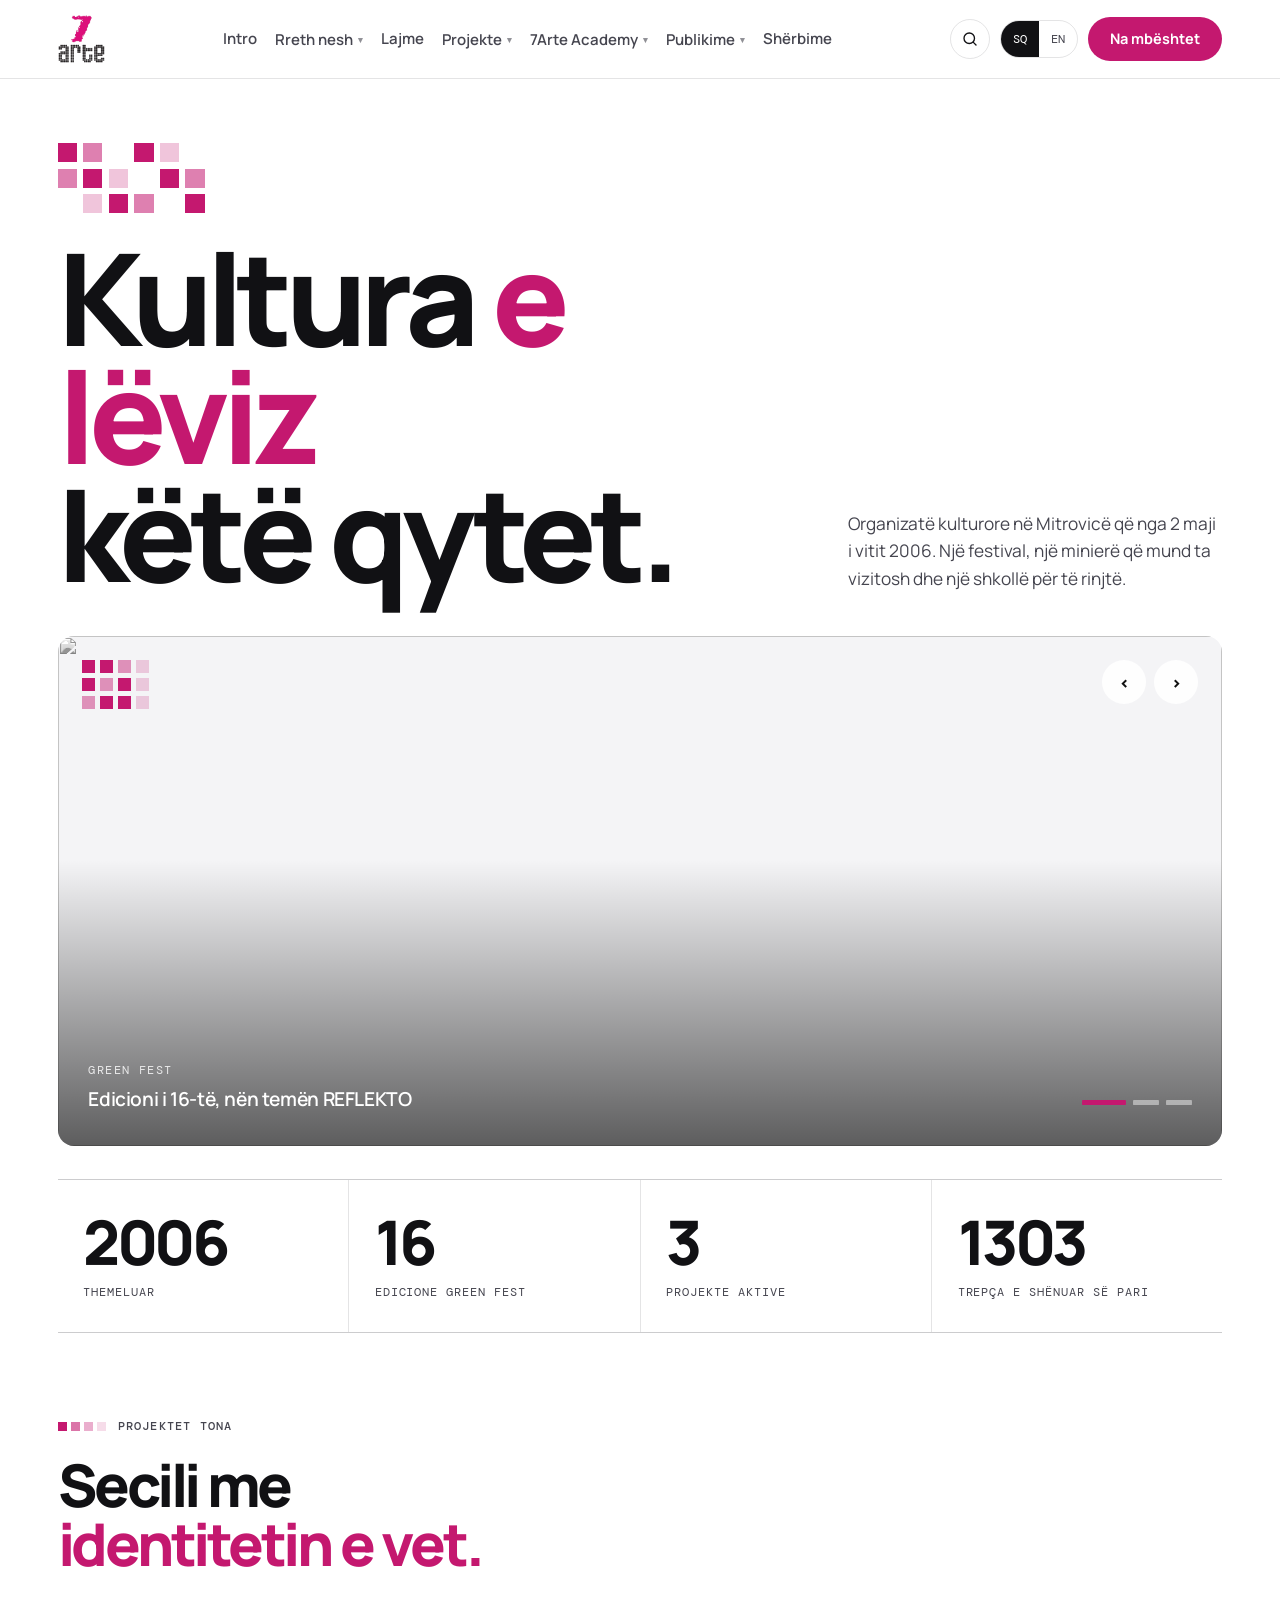
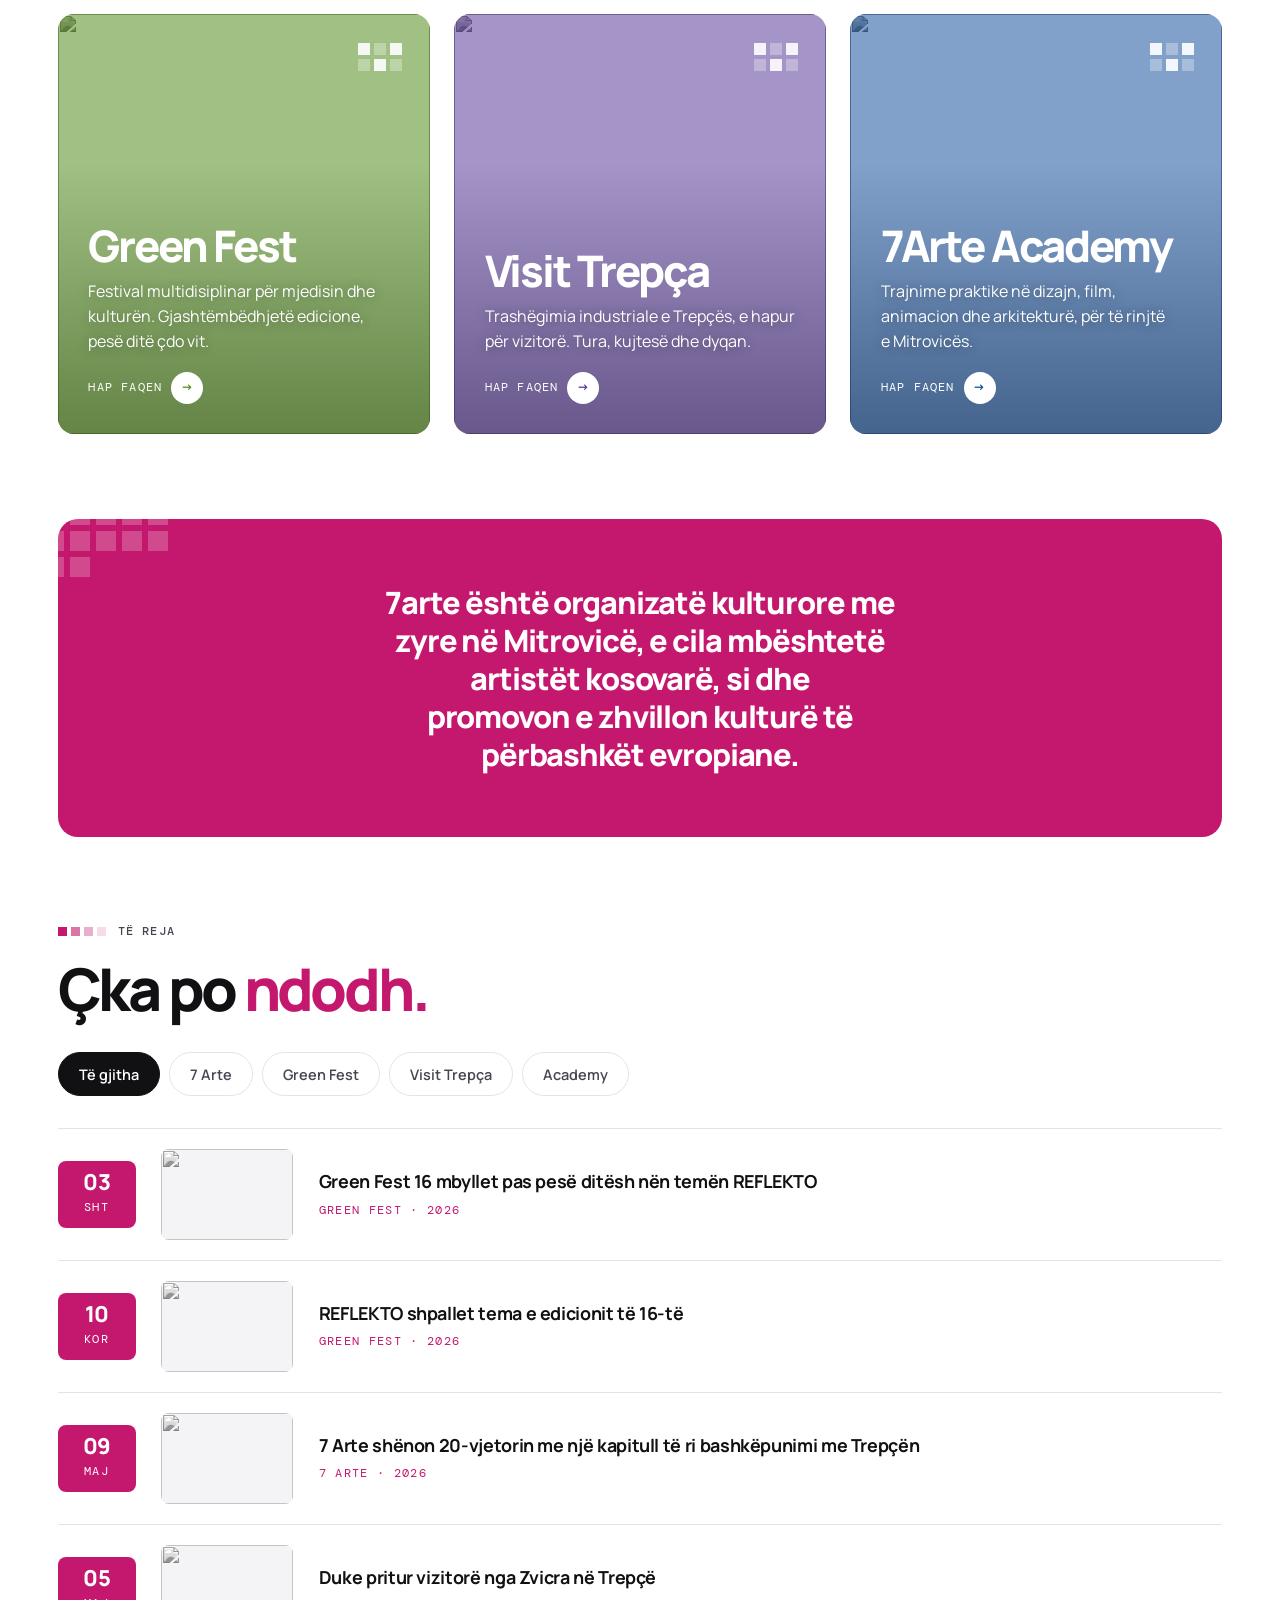
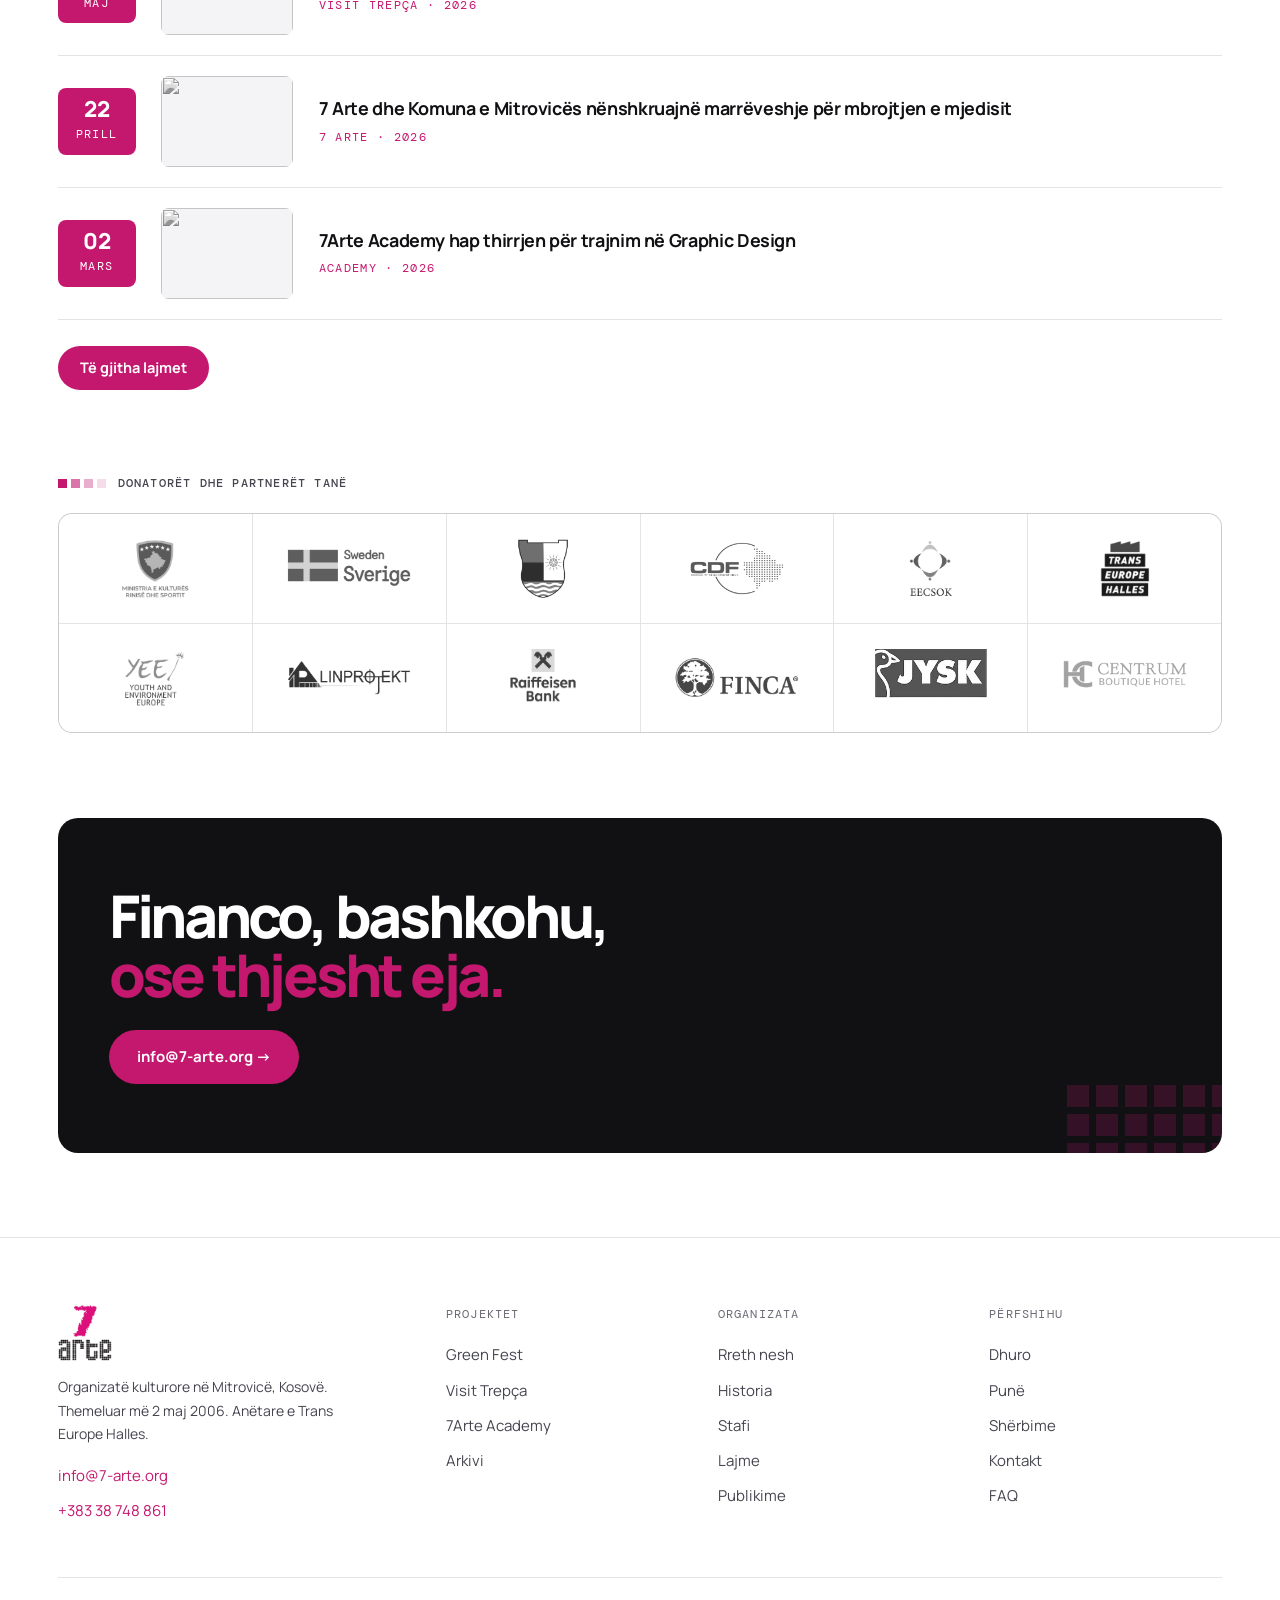
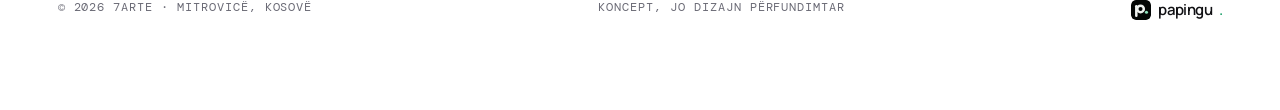
==== commit d14be806: "Mockup: partner logos, papingu. mark, MitroRun removed - Partner logos for Ministria e Kulturës, Sve" ====
--- a/index.html
+++ b/index.html
@@ -24,7 +24,7 @@
 <header>
   <div class="wrap nav">
     <a class="logo" href="#/">
-      <img src="https://mitro.run/wp-content/uploads/2026/08/logo-7arte-new-removebg-preview-e1787318113237-294x300.png" alt="7 Arte" onerror="lgFall(this)">
+      <img src="assets/img/7arte-logo.png" alt="7 Arte" onerror="lgFall(this)">
       <b class="lgtxt">7arte</b>
       <span class="xmark" id="xmark" style="display:none"><span data-sq="Projekt i" data-en="A project by">Projekt i</span><b id="xmarkName"></b></span>
     </a>
@@ -40,7 +40,7 @@
       <a href="#/news" data-sq="Lajme" data-en="News">Lajme</a>
       <div class="dd"><button data-sq="Projekte" data-en="Projects">Projekte<span class="ar">▾</span></button><div class="dm">
         <div class="hd" data-sq="Projekte aktuale" data-en="Current projects">Projekte aktuale</div>
-        <a href="#/greenfest">Green Fest</a><a href="#/trepca">Visit Trepça</a><a href="#/mitrorun">MitroRun</a>
+        <a href="#/greenfest">Green Fest</a><a href="#/trepca">Visit Trepça</a>
         <a href="#/culture" data-sq="Sfidat e zhvillimit kulturor" data-en="Cultural development challenges">Sfidat e zhvillimit kulturor</a>
         <div class="hd" data-sq="Të mëparshme" data-en="Earlier">Të mëparshme</div>
         <a href="#/past" data-sq="Arkivi i projekteve" data-en="Project archive">Arkivi i projekteve</a>
@@ -82,10 +82,6 @@
   <div class="lks"><a href="#/trepca" style="color:var(--c);font-weight:800">Visit Trepça</a><a href="#vt-about" data-sq="Historia" data-en="History">Historia</a><a href="#vt-tours" data-sq="Turat" data-en="Tours">Turat</a><a href="#vt-mem" data-sq="Kujtesa" data-en="Memory">Kujtesa</a><a href="#vt-shop" data-sq="Dyqani" data-en="Shop">Dyqani</a><a href="#vt-news" data-sq="Lajme" data-en="News">Lajme</a><a href="#vt-gal" data-sq="Galeria" data-en="Gallery">Galeria</a></div>
   <div style="display:flex;gap:12px;align-items:center"><a class="act" href="#vt-book" data-sq="Rezervo turë" data-en="Book a tour">Rezervo turë</a><a class="back" href="#/">← 7arte</a></div>
 </div></div>
-<div class="subnav" id="sn-mr"><div class="wrap">
-  <div class="lks"><a href="#/mitrorun" style="color:var(--c);font-weight:800">MitroRun</a><a href="#mr-races" data-sq="Garat" data-en="Races">Garat</a><a href="#mr-prizes" data-sq="Shpërblimet" data-en="Prizes">Shpërblimet</a><a href="#mr-pack" data-sq="Pakoja" data-en="Pack">Pakoja</a><a href="#mr-news" data-sq="Lajme" data-en="News">Lajme</a><a href="#mr-gal" data-sq="Galeria" data-en="Gallery">Galeria</a></div>
-  <div style="display:flex;gap:12px;align-items:center"><a class="act" href="https://mitro.run" target="_blank" data-sq="Regjistrohu" data-en="Register">Regjistrohu</a><a class="back" href="#/">← 7arte</a></div>
-</div></div>
 <div class="subnav" id="sn-ac"><div class="wrap">
   <div class="lks"><a href="#/academy" style="color:var(--c);font-weight:800">7Arte Academy</a><a href="#ac-list" data-sq="Trajnimet" data-en="Trainings">Trajnimet</a><a href="#ac-how" data-sq="Si funksionon" data-en="How it works">Si funksionon</a><a href="#ac-news" data-sq="Lajme" data-en="News">Lajme</a></div>
   <div style="display:flex;gap:12px;align-items:center"><a class="act" href="#ac-apply" data-sq="Apliko" data-en="Apply">Apliko</a><a class="back" href="#/">← 7arte</a></div>
@@ -100,7 +96,6 @@
         <div class="sx-chips">
           <a class="sx-o sx-chip" role="option" href="#/greenfest" style="--dot:#8CC63F">Green Fest</a>
           <a class="sx-o sx-chip" role="option" href="#/trepca" style="--dot:#6A45B8">Visit Trepça</a>
-          <a class="sx-o sx-chip" role="option" href="#/mitrorun" style="--dot:#E2531F">MitroRun</a>
           <a class="sx-o sx-chip" role="option" href="#/academy" style="--dot:#1560C4">7Arte Academy</a>
         </div>
         <p class="sx-h" data-sq="Faqe të shpeshta" data-en="Popular pages">Faqe të shpeshta</p>
@@ -122,12 +117,11 @@
     </div>
     <div class="row">
       <h1><span data-sq="Kultura" data-en="Culture">Kultura</span> <em data-sq="e lëviz" data-en="moves">e lëviz</em><br><span data-sq="këtë qytet." data-en="this city.">këtë qytet.</span></h1>
-      <p class="lede" style="max-width:34ch" data-sq="Organizatë kulturore në Mitrovicë që nga 2 maji i vitit 2006. Një festival, një minierë që mund ta vizitosh, një garë e qytetit dhe një shkollë." data-en="A cultural organisation in Mitrovica since 2 May 2006. A festival, a mine you can visit, a city race and a school.">Organizatë kulturore në Mitrovicë që nga 2 maji i vitit 2006. Një festival, një minierë që mund ta vizitosh, një garë e qytetit dhe një shkollë.</p>
+      <p class="lede" style="max-width:34ch" data-sq="Organizatë kulturore në Mitrovicë që nga 2 maji i vitit 2006. Një festival, një minierë që mund ta vizitosh dhe një shkollë për të rinjtë." data-en="A cultural organisation in Mitrovica since 2 May 2006. A festival, a mine you can visit and a school for young people.">Organizatë kulturore në Mitrovicë që nga 2 maji i vitit 2006. Një festival, një minierë që mund ta vizitosh dhe një shkollë për të rinjtë.</p>
     </div>
     <div class="slider" id="slider">
       <div class="slide on"><img src="https://mitrovicagreenfest.com/wp-content/uploads/2026/09/StageGF16.jpg" alt=""></div>
       <div class="slide"><img src="https://visittrepca.com/wp-content/uploads/2026/05/051A0140-scaled.jpg" alt=""></div>
-      <div class="slide"><img src="https://mitro.run/wp-content/uploads/2026/08/MitroRun_9-1080x675.jpg" alt=""></div>
       <div class="slide"><img src="https://www.7-arte.org/wp-content/uploads/2026/05/20260421_153006-scaled.jpg" alt=""></div>
       <div class="veil"></div>
       <span class="sq"><i></i><i></i><i></i><i></i><i></i><i></i><i></i><i></i><i></i><i></i><i></i><i></i></span>
@@ -139,7 +133,7 @@
   <div class="wrap"><div class="stats" id="stats">
     <div class="stat"><b data-cnt="2006" data-raw>2006</b><span data-sq="Themeluar" data-en="Founded">Themeluar</span></div>
     <div class="stat"><b data-cnt="16">0</b><span data-sq="Edicione Green Fest" data-en="Green Fest editions">Edicione Green Fest</span></div>
-    <div class="stat"><b data-cnt="4">0</b><span data-sq="Projekte aktive" data-en="Active projects">Projekte aktive</span></div>
+    <div class="stat"><b data-cnt="3">0</b><span data-sq="Projekte aktive" data-en="Active projects">Projekte aktive</span></div>
     <div class="stat"><b data-cnt="1303" data-raw>1303</b><span data-sq="Trepça e shënuar së pari" data-en="Trepça first recorded">Trepça e shënuar së pari</span></div>
   </div></div>
 
@@ -162,13 +156,6 @@
           <p data-sq="Trashëgimia industriale e Trepçës, e hapur për vizitorë. Tura, kujtesë dhe dyqan." data-en="The industrial heritage of Trepça, open to visitors. Tours, memory and a shop.">Trashëgimia industriale e Trepçës, e hapur për vizitorë. Tura, kujtesë dhe dyqan.</p>
           <span class="go" data-sq="Hap faqen" data-en="Open site">Hap faqen<span>→</span></span>
         </a>
-        <a class="tile" href="#/mitrorun" style="--pc:#C4431A">
-          <div class="bg"><img src="https://mitro.run/wp-content/uploads/2026/08/MitroRun_22-800x533.jpg" alt=""></div>
-          <span class="sq"><i></i><i class="o"></i><i></i><i class="o"></i><i></i><i class="o"></i></span>
-          <h3>MitroRun</h3>
-          <p data-sq="Vrapimi i qytetit. Tri distanca, një ditë, dhe një fundjavë që e nxjerr Mitrovicën jashtë." data-en="The city run. Three distances, one day, and a weekend that brings Mitrovica outside.">Vrapimi i qytetit. Tri distanca, një ditë, dhe një fundjavë që e nxjerr Mitrovicën jashtë.</p>
-          <span class="go" data-sq="Hap faqen" data-en="Open site">Hap faqen<span>→</span></span>
-        </a>
         <a class="tile" href="#/academy" style="--pc:#114E9F">
           <div class="bg"><img src="https://www.7-arte.org/wp-content/uploads/2026/02/051A9768-scaled.jpg" alt=""></div>
           <span class="sq"><i></i><i class="o"></i><i></i><i class="o"></i><i></i><i class="o"></i></span>
@@ -210,10 +197,10 @@
     <div class="wrap">
       <div class="kick mono obs"><span class="pixrow"><i></i><i></i><i></i><i></i></span><span data-sq="Donatorët dhe partnerët tanë" data-en="Our donors and partners">Donatorët dhe partnerët tanë</span></div>
       <div class="logos obs">
-        <div>Ministria e Kulturës</div><div>Sverige</div><div>Komuna e Mitrovicës</div>
-        <div>CDF</div><div>EECSOK</div><div>Trans Europe Halles</div>
-        <div>YEE</div><div>Lin Projekt</div><div>Raiffeisen</div>
-        <div>Finca</div><div>JYSK</div><div>Hotel Centrum</div>
+        <div><img src="assets/img/partners/ministria-e-kultures.png" alt="Ministria e Kulturës" title="Ministria e Kulturës" loading="lazy"></div><div><img src="assets/img/partners/sverige.png" alt="Sverige" title="Sverige" loading="lazy"></div><div><img src="assets/img/partners/komuna-e-mitrovices.png" alt="Komuna e Mitrovicës" title="Komuna e Mitrovicës" loading="lazy"></div>
+        <div><img src="assets/img/partners/cdf.png" alt="CDF" title="CDF" loading="lazy"></div><div><img src="assets/img/partners/eecsok.png" alt="EECSOK" title="EECSOK" loading="lazy"></div><div><img src="assets/img/partners/trans-europe-halles.png" alt="Trans Europe Halles" title="Trans Europe Halles" loading="lazy"></div>
+        <div><img src="assets/img/partners/yee.png" alt="YEE" title="YEE" loading="lazy"></div><div><img src="assets/img/partners/lin-projekt.png" alt="Lin Projekt" title="Lin Projekt" loading="lazy"></div><div><img src="assets/img/partners/raiffeisen.png" alt="Raiffeisen" title="Raiffeisen" loading="lazy"></div>
+        <div><img src="assets/img/partners/finca.png" alt="Finca" title="Finca" loading="lazy"></div><div><img src="assets/img/partners/jysk.png" alt="JYSK" title="JYSK" loading="lazy"></div><div><img src="assets/img/partners/hotel-centrum.png" alt="Hotel Centrum" title="Hotel Centrum" loading="lazy"></div>
       </div>
     </div>
   </section>
@@ -306,9 +293,9 @@
     <div class="obs" id="gf-part">
       <h3 class="sub" data-sq="Sponsorë dhe donatorë" data-en="Sponsors and donors">Sponsorë dhe donatorë</h3>
       <div class="logos" style="grid-template-columns:repeat(3,1fr)">
-        <div>Sverige</div><div>CDF</div><div>Komuna</div>
-        <div>Raiffeisen</div><div>Finca</div><div>JYSK</div>
-        <div>Smirnoff</div><div>Hotel Centrum</div><div>+ 13</div>
+        <div><img src="assets/img/partners/sverige.png" alt="Sverige" title="Sverige" loading="lazy"></div><div><img src="assets/img/partners/cdf.png" alt="CDF" title="CDF" loading="lazy"></div><div><img src="assets/img/partners/komuna-e-mitrovices.png" alt="Komuna e Mitrovicës" title="Komuna e Mitrovicës" loading="lazy"></div>
+        <div><img src="assets/img/partners/raiffeisen.png" alt="Raiffeisen" title="Raiffeisen" loading="lazy"></div><div><img src="assets/img/partners/finca.png" alt="Finca" title="Finca" loading="lazy"></div><div><img src="assets/img/partners/jysk.png" alt="JYSK" title="JYSK" loading="lazy"></div>
+        <div>Smirnoff</div><div><img src="assets/img/partners/hotel-centrum.png" alt="Hotel Centrum" title="Hotel Centrum" loading="lazy"></div><div>+ 13</div>
       </div>
     </div>
   </div></section>
@@ -344,7 +331,7 @@
     <h2 class="obs" style="margin-bottom:clamp(20px,3vw,40px)"><span data-sq="Tri mënyra" data-en="Three ways">Tri mënyra</span> <em data-sq="për ta vizituar." data-en="to visit.">për ta vizituar.</em></h2>
     <div class="cards obs">
       <div class="card"><div class="shot mos" data-cols="8" data-rows="6"><img src="https://visittrepca.com/wp-content/uploads/2026/05/051A0140-scaled.jpg" alt=""></div><div class="b"><h3>INside Trepça</h3><p data-sq="Brenda vetë kompleksit. Pusat, zhveshtoret e minatorëve dhe sallat e makinerive." data-en="Into the complex itself. The shafts, the miners' changing rooms and the machine halls.">Brenda vetë kompleksit. Pusat, zhveshtoret e minatorëve dhe sallat e makinerive.</p><div class="meta" data-sq="Me udhërrëfyes · Grupe" data-en="Guided · Groups">Me udhërrëfyes · Grupe</div></div></div>
-      <div class="card"><div class="shot mos" data-cols="8" data-rows="6"><img src="https://mitro.run/wp-content/uploads/2026/08/MitroRun_20-1080x675.jpg" alt=""></div><div class="b"><h3>OUTside Trepça</h3><p data-sq="Peizazhi që e ndërtoi miniera. Banesat e punëtorëve, hekurudha dhe lugina përreth." data-en="The landscape the mine built. Workers' housing, rail lines and the valley around it.">Peizazhi që e ndërtoi miniera. Banesat e punëtorëve, hekurudha dhe lugina përreth.</p><div class="meta" data-sq="Në natyrë · Shkolla" data-en="Outdoor · Schools">Në natyrë · Shkolla</div></div></div>
+      <div class="card"><div class="shot mos" data-cols="8" data-rows="6"><img src="https://visittrepca.com/wp-content/uploads/2024/06/051A8816-min-scaled.jpg" alt=""></div><div class="b"><h3>OUTside Trepça</h3><p data-sq="Peizazhi që e ndërtoi miniera. Banesat e punëtorëve, hekurudha dhe lugina përreth." data-en="The landscape the mine built. Workers' housing, rail lines and the valley around it.">Peizazhi që e ndërtoi miniera. Banesat e punëtorëve, hekurudha dhe lugina përreth.</p><div class="meta" data-sq="Në natyrë · Shkolla" data-en="Outdoor · Schools">Në natyrë · Shkolla</div></div></div>
       <div class="card"><div class="shot mos" data-cols="8" data-rows="6"><img src="https://visittrepca.com/wp-content/uploads/2026/05/670645249_889272570794928_5219964902527961352_n.jpg" alt=""></div><div class="b"><h3>Purple Tour</h3><p data-sq="Arti, kujtesa dhe vetë minerali, bërë bashkë me artistë që kanë punuar këtu." data-en="Art, memory and the mineral itself, made together with artists who have worked here.">Arti, kujtesa dhe vetë minerali, bërë bashkë me artistë që kanë punuar këtu.</p><div class="meta" data-sq="Art · Kujtesë" data-en="Art · Memory">Art · Kujtesë</div></div></div>
     </div>
   </div></section>
@@ -411,88 +398,6 @@
         <div class="rw"><span class="n">04</span><b data-sq="Nëntë kilometra nga qendra e Mitrovicës" data-en="Nine kilometres from the centre of Mitrovica">Nëntë kilometra nga qendra e Mitrovicës</b><i></i></div>
       </div>
     </div>
-  </div></section>
-</main>
-
-<!-- ==================== MITRORUN MICROSITE ==================== -->
-<main class="page" id="p-mitrorun">
-  <div class="phero"><div class="wrap">
-    <div class="crumb">7 arte <em>/</em> <span data-sq="Projekte" data-en="Projects">Projekte</span> <em>/</em> MitroRun</div>
-    <div class="pjhead">
-      <h1><span data-sq="Një qytet." data-en="One city.">Një qytet.</span><br><em data-sq="Tri distanca." data-en="Three distances.">Tri distanca.</em><br><span data-sq="Një ditë." data-en="One day.">Një ditë.</span></h1>
-      <p class="lede" data-sq="Vrapimi i qytetit të Mitrovicës, organizuar nga 7arte dhe Komuna e Mitrovicës. Të gjitha itineraret janë të rrafshëta dhe zhvillohen në hapësirën urbane." data-en="The Mitrovica city run, organised by 7arte and the Municipality of Mitrovica. All routes are flat and take place in the urban space.">Vrapimi i qytetit të Mitrovicës, organizuar nga 7arte dhe Komuna e Mitrovicës. Të gjitha itineraret janë të rrafshëta dhe zhvillohen në hapësirën urbane.</p>
-    </div>
-  </div>
-  <div class="marq"><div>
-    <span class="h">18.10.2026</span><span>◆</span><span>2K SHOTAT</span><span>◆</span><span>5K LUMI</span><span>◆</span><span class="h">10K LIQENI</span><span>◆</span><span>SHESHI ADEM JASHARI</span><span>◆</span><span class="h">ROCK &amp; DJ</span><span>◆</span>
-    <span class="h">18.10.2026</span><span>◆</span><span>2K SHOTAT</span><span>◆</span><span>5K LUMI</span><span>◆</span><span class="h">10K LIQENI</span><span>◆</span><span>SHESHI ADEM JASHARI</span><span>◆</span><span class="h">ROCK &amp; DJ</span><span>◆</span>
-  </div></div></div>
-
-  <section id="mr-races" style="padding-top:clamp(26px,3.6vw,50px)"><div class="wrap">
-    <div class="big3 obs">
-      <div class="b3"><div class="km">10K</div><div class="nm">Liqeni</div><p data-sq="Për vrapues rekreativë dhe garues me përvojë, por e arritshme edhe për ata që e provojnë për herë të parë." data-en="For recreational and experienced runners, but reachable for anyone trying it for the first time.">Për vrapues rekreativë dhe garues me përvojë, por e arritshme edhe për ata që e provojnë për herë të parë.</p><div class="r"><span>11:00</span><span>20 €</span></div></div>
-      <div class="b3"><div class="km">5K</div><div class="nm">Lumi</div><p data-sq="Zgjedhja ideale për fillestarët dhe të gjithë ata që duan ta përjetojnë MitroRun me ritmin e tyre." data-en="The ideal choice for beginners and anyone who wants to experience MitroRun at their own pace.">Zgjedhja ideale për fillestarët dhe të gjithë ata që duan ta përjetojnë MitroRun me ritmin e tyre.</p><div class="r"><span>11:30</span><span>15 €</span></div></div>
-      <div class="b3"><div class="km">2K</div><div class="nm">Shotat</div><p data-sq="E shkurtër, e sigurt dhe plot energji. Mosha e pjesëmarrjes 7 deri 14 vjeç." data-en="Short, safe and full of energy. Participation ages 7 to 14.">E shkurtër, e sigurt dhe plot energji. Mosha e pjesëmarrjes 7 deri 14 vjeç.</p><div class="r"><span>10:00</span><span>5 €</span></div></div>
-    </div>
-    <div class="shot mos" data-cols="16" data-rows="6" style="aspect-ratio:16/6;border-radius:16px;margin-top:clamp(18px,2.6vw,32px)"><img src="https://mitro.run/wp-content/uploads/2026/08/MitroRun_9-1080x675.jpg" alt=""></div>
-  </div></section>
-
-  <section id="mr-prizes" style="padding-top:0"><div class="wrap grid2">
-    <div class="obs">
-      <h3 class="sub" data-sq="Shpërblimet" data-en="Prizes">Shpërblimet</h3>
-      <p class="lede" style="margin-bottom:20px" data-sq="Fondi i çmimeve ndahet mes tri vendeve të para në 10K dhe në 5K, veçmas për femra dhe për meshkuj." data-en="The prize fund is split between the first three places in the 10K and the 5K, separately for women and men.">Fondi i çmimeve ndahet mes tri vendeve të para në 10K dhe në 5K, veçmas për femra dhe për meshkuj.</p>
-      <div class="rows">
-        <div class="rw"><span class="n">10K</span><b data-sq="Vendi i parë" data-en="First place">Vendi i parë</b><i>500 €</i></div>
-        <div class="rw"><span class="n">10K</span><b data-sq="Vendi i dytë" data-en="Second place">Vendi i dytë</b><i>300 €</i></div>
-        <div class="rw"><span class="n">10K</span><b data-sq="Vendi i tretë" data-en="Third place">Vendi i tretë</b><i>200 €</i></div>
-        <div class="rw"><span class="n">5K</span><b data-sq="Vendi i parë" data-en="First place">Vendi i parë</b><i>300 €</i></div>
-        <div class="rw"><span class="n">5K</span><b data-sq="Vendi i dytë" data-en="Second place">Vendi i dytë</b><i>200 €</i></div>
-        <div class="rw"><span class="n">5K</span><b data-sq="Vendi i tretë" data-en="Third place">Vendi i tretë</b><i>100 €</i></div>
-      </div>
-    </div>
-    <div class="obs" id="mr-pack">
-      <h3 class="sub" data-sq="Pakoja e vrapuesit" data-en="The runner's pack">Pakoja e vrapuesit</h3>
-      <div class="rows">
-        <div class="rw"><span class="n">01</span><b data-sq="Numri zyrtar i garuesit" data-en="Official race number">Numri zyrtar i garuesit</b><i></i></div>
-        <div class="rw"><span class="n">02</span><b data-sq="Çipi i matjes së kohës" data-en="Timing chip">Çipi i matjes së kohës</b><i></i></div>
-        <div class="rw"><span class="n">03</span><b data-sq="Fanella zyrtare e MitroRun" data-en="Official MitroRun shirt">Fanella zyrtare e MitroRun</b><i></i></div>
-        <div class="rw"><span class="n">04</span><b data-sq="Udhëzuesi me orarin dhe rregullat" data-en="Guide with schedule and rules">Udhëzuesi me orarin dhe rregullat</b><i></i></div>
-        <div class="rw"><span class="n">05</span><b data-sq="Medalja, uji dhe fotografitë" data-en="Medal, water and photos">Medalja, uji dhe fotografitë</b><i></i></div>
-      </div>
-      <h3 class="sub" style="margin-top:34px" data-sq="Programi" data-en="Programme">Programi</h3>
-      <div class="rows">
-        <div class="rw"><span class="n">01</span><b>Rock Live</b><i data-sq="2 grupe" data-en="2 bands">2 grupe</i></div>
-        <div class="rw"><span class="n">02</span><b>DJ Set</b><i data-sq="2 sete" data-en="2 sets">2 sete</i></div>
-        <div class="rw"><span class="n">03</span><b data-sq="Tregu i prodhuesve" data-en="Producers' market">Tregu i prodhuesve</b><i data-sq="Vendor" data-en="Local">Vendor</i></div>
-        <div class="rw"><span class="n">04</span><b data-sq="Zona familjare" data-en="Family zone">Zona familjare</b><i data-sq="Falas" data-en="Free">Falas</i></div>
-      </div>
-    </div>
-  </div></section>
-
-  <section id="mr-news" style="padding-top:0"><div class="wrap">
-    <div class="kick mono obs"><span class="pixrow"><i></i><i></i><i></i><i></i></span><span data-sq="Zbulo Mitrovicën" data-en="Discover Mitrovica">Zbulo Mitrovicën</span></div>
-    <div class="grid3 obs">
-      <article class="nx"><div class="shot mos" data-cols="8" data-rows="6"><img src="https://mitro.run/wp-content/uploads/2026/08/MitroRun_9-1080x675.jpg" alt=""></div><div class="tag" data-sq="Ura mbi Ibër" data-en="The bridge over the Ibër">Ura mbi Ibër</div><h4 data-sq="Pika ku qyteti takohet me vetveten" data-en="The point where the city meets itself">Pika ku qyteti takohet me vetveten</h4></article>
-      <article class="nx"><div class="shot mos" data-cols="8" data-rows="6"><img src="https://mitro.run/wp-content/uploads/2026/08/MitroRun_20-1080x675.jpg" alt=""></div><div class="tag">Trepça</div><h4 data-sq="Trashëgimia që e ndërtoi qytetin" data-en="The heritage that built the city">Trashëgimia që e ndërtoi qytetin</h4></article>
-      <article class="nx"><div class="shot mos" data-cols="8" data-rows="6"><img src="https://mitro.run/wp-content/uploads/2026/08/MitroRun_24-1080x675.jpg" alt=""></div><div class="tag" data-sq="Bjeshkët e Bajgorës" data-en="The Bajgora mountains">Bjeshkët e Bajgorës</div><h4 data-sq="Njëzet minuta nga vija e finishit" data-en="Twenty minutes from the finish line">Njëzet minuta nga vija e finishit</h4></article>
-    </div>
-  </div></section>
-
-  <section id="mr-gal" style="padding-top:0"><div class="wrap">
-    <div class="kick mono obs"><span class="pixrow"><i></i><i></i><i></i><i></i></span><span data-sq="Galeria" data-en="Gallery">Galeria</span></div>
-    <div class="gal obs">
-      <div class="gi wide"><img src="https://mitro.run/wp-content/uploads/2026/08/MitroRun_9-1080x675.jpg" alt=""></div>
-      <div class="gi"><img src="https://mitro.run/wp-content/uploads/2026/08/MitroRun_13-800x533.jpg" alt=""></div>
-      <div class="gi"><img src="https://mitro.run/wp-content/uploads/2026/08/MitroRun_26-800x533.jpg" alt=""></div>
-      <div class="gi"><img src="https://mitro.run/wp-content/uploads/2026/08/MitroRun_22-800x533.jpg" alt=""></div>
-      <div class="gi"><img src="https://mitro.run/wp-content/uploads/2026/08/MitroRun_4-800x497.jpg" alt=""></div>
-      <div class="gi"><img src="https://mitro.run/wp-content/uploads/2026/08/MitroRun_18-800x533.jpg" alt=""></div>
-      <div class="gi"><img src="https://mitro.run/wp-content/uploads/2026/08/MitroRun_7-800x533.jpg" alt=""></div>
-      <div class="gi"><img src="https://mitro.run/wp-content/uploads/2026/08/MitroRun_2-800x533.jpg" alt=""></div>
-      <div class="gi"><img src="https://mitro.run/wp-content/uploads/2026/08/MitroRun_28-800x533.jpg" alt=""></div>
-      <div class="gi"><img src="https://mitro.run/wp-content/uploads/2026/08/MitroRun_16-800x533.jpg" alt=""></div>
-    </div>
-    <div style="margin-top:28px"><a class="sup" href="https://mitro.run" target="_blank">mitro.run →</a></div>
   </div></section>
 </main>
 
@@ -823,7 +728,7 @@
   <section style="padding-top:clamp(18px,2.6vw,36px)"><div class="wrap">
     <div class="cards obs">
       <div class="card"><div class="b"><h3 data-sq="Dhuro" data-en="Donate">Dhuro</h3><p data-sq="Një dhuratë e njëhershme ose mbështetje e rregullt mujore për programet tona." data-en="A one-off gift or regular monthly support for our programmes.">Një dhuratë e njëhershme ose mbështetje e rregullt mujore për programet tona.</p><div class="meta" data-sq="Njëherësh · Mujore" data-en="One-off · Monthly">Njëherësh · Mujore</div></div></div>
-      <div class="card"><div class="b"><h3 data-sq="Bëhu sponsor" data-en="Become a sponsor">Bëhu sponsor</h3><p data-sq="Paketat e sponsorizimit për Green Fest dhe MitroRun, me dukshmëri në qytet." data-en="Sponsorship packages for Green Fest and MitroRun, with visibility across the city.">Paketat e sponsorizimit për Green Fest dhe MitroRun, me dukshmëri në qytet.</p><div class="meta">info@7-arte.org</div></div></div>
+      <div class="card"><div class="b"><h3 data-sq="Bëhu sponsor" data-en="Become a sponsor">Bëhu sponsor</h3><p data-sq="Paketat e sponsorizimit për Green Fest dhe Visit Trepça, me dukshmëri në qytet." data-en="Sponsorship packages for Green Fest and Visit Trepça, with visibility across the city.">Paketat e sponsorizimit për Green Fest dhe Visit Trepça, me dukshmëri në qytet.</p><div class="meta">info@7-arte.org</div></div></div>
       <div class="card"><div class="b"><h3 data-sq="Bëhu vullnetar" data-en="Volunteer">Bëhu vullnetar</h3><p data-sq="Festivali, turat dhe akademia mbahen çdo vit edhe nga dhjetëra vullnetarë." data-en="The festival, the tours and the academy are held up every year by dozens of volunteers.">Festivali, turat dhe akademia mbahen çdo vit edhe nga dhjetëra vullnetarë.</p><div class="meta" data-sq="Thirrje e hapur" data-en="Open call">Thirrje e hapur</div></div></div>
     </div>
     <div class="cta obs" style="margin-top:clamp(28px,4vw,54px)">
@@ -856,16 +761,16 @@
   <div class="wrap">
     <div class="fg">
       <div>
-        <div class="logo" style="margin-bottom:14px"><img src="https://mitro.run/wp-content/uploads/2026/08/logo-7arte-new-removebg-preview-e1787318113237-294x300.png" alt="7 Arte" onerror="lgFall(this)"><b class="lgtxt">7arte</b></div>
+        <div class="logo" style="margin-bottom:14px"><img src="assets/img/7arte-logo.png" alt="7 Arte" onerror="lgFall(this)"><b class="lgtxt">7arte</b></div>
         <p style="font-size:14px;line-height:1.7;color:var(--fg2);max-width:32ch" data-sq="Organizatë kulturore në Mitrovicë, Kosovë. Themeluar më 2 maj 2006. Anëtare e Trans Europe Halles." data-en="Cultural organisation in Mitrovicë, Kosovë. Founded 2 May 2006. Member of Trans Europe Halles.">Organizatë kulturore në Mitrovicë, Kosovë. Themeluar më 2 maj 2006. Anëtare e Trans Europe Halles.</p>
         <a href="mailto:info@7-arte.org" style="color:var(--c);margin-top:12px">info@7-arte.org</a>
         <a href="tel:+38338748861" style="color:var(--c)">+383 38 748 861</a>
       </div>
-      <div><h5 data-sq="Projektet" data-en="Projects">Projektet</h5><a href="#/greenfest">Green Fest</a><a href="#/trepca">Visit Trepça</a><a href="#/mitrorun">MitroRun</a><a href="#/academy">7Arte Academy</a><a href="#/past" data-sq="Arkivi" data-en="Archive">Arkivi</a></div>
+      <div><h5 data-sq="Projektet" data-en="Projects">Projektet</h5><a href="#/greenfest">Green Fest</a><a href="#/trepca">Visit Trepça</a><a href="#/academy">7Arte Academy</a><a href="#/past" data-sq="Arkivi" data-en="Archive">Arkivi</a></div>
       <div><h5 data-sq="Organizata" data-en="Organisation">Organizata</h5><a href="#/about" data-sq="Rreth nesh" data-en="About us">Rreth nesh</a><a href="#/history" data-sq="Historia" data-en="History">Historia</a><a href="#/staff" data-sq="Stafi" data-en="Staff">Stafi</a><a href="#/news" data-sq="Lajme" data-en="News">Lajme</a><a href="#/publications" data-sq="Publikime" data-en="Publications">Publikime</a></div>
       <div><h5 data-sq="Përfshihu" data-en="Get involved">Përfshihu</h5><a href="#/support" data-sq="Dhuro" data-en="Donate">Dhuro</a><a href="#/jobs" data-sq="Punë" data-en="Jobs">Punë</a><a href="#/services" data-sq="Shërbime" data-en="Services">Shërbime</a><a href="#/contact" data-sq="Kontakt" data-en="Contact">Kontakt</a><a href="#/faq">FAQ</a></div>
     </div>
-    <div class="fb"><span>© 2026 7arte · Mitrovicë, Kosovë</span><span data-sq="Koncept, jo dizajn përfundimtar" data-en="Concept, not a final design">Koncept, jo dizajn përfundimtar</span><a class="credit" href="https://papingu.com/" target="_blank" rel="noopener">papingu.</a></div>
+    <div class="fb"><span>© 2026 7arte · Mitrovicë, Kosovë</span><span data-sq="Koncept, jo dizajn përfundimtar" data-en="Concept, not a final design">Koncept, jo dizajn përfundimtar</span><a class="credit" href="https://papingu.com/" target="_blank" rel="noopener" aria-label="papingu."><img src="assets/img/papingu.svg" alt="" width="20" height="20">papingu<span>.</span></a></div>
   </div>
 </footer>
 
--- a/assets/css/style.css
+++ b/assets/css/style.css
@@ -11,7 +11,6 @@
 /* ---- project themes ---- */
 body.t-gf{--c:#8CC63F;--on-c:#0C1410;--c-soft:#16221A;--bg:#0C1410;--fg:#EFF4EA;--fg2:rgba(239,244,234,.8);--mute:rgba(239,244,234,.64);--soft:#16221A;--ln:rgba(239,244,234,.16);--dw:800;--dtr:-.05em;--dcase:uppercase}
 body.t-vt{--c:#6A45B8;--c-soft:#EFEBF8;--bg:#F3EFE8;--fg:#1B1A18;--fg2:#47443E;--mute:#6B675F;--soft:#E7E2D8;--ln:rgba(27,26,24,.15);--disp:var(--serif);--dw:400;--dtr:-.02em}
-body.t-mr{--c:#E2531F;--on-c:#0C1410;--c-soft:#1A1412;--bg:#0A0B0A;--fg:#fff;--fg2:rgba(255,255,255,.8);--mute:rgba(255,255,255,.64);--soft:#141614;--ln:rgba(255,255,255,.16)}
 body.t-ac{--c:#1560C4;--c-soft:#E9F0FB;--bg:#fff;--fg:#0E1014;--fg2:#44464D;--mute:#646770;--soft:#F1F4F9;--ln:rgba(14,16,20,.12);--dw:600;--dtr:-.04em}
 html{scroll-behavior:smooth;scroll-padding-top:calc(var(--nav-h) + var(--sub-h) + 16px)}
 body{background:var(--bg);color:var(--fg);font-family:var(--sans);font-size:16px;line-height:1.55;-webkit-font-smoothing:antialiased;overflow-wrap:break-word;overflow-x:hidden;transition:background .5s var(--e),color .5s var(--e)}
@@ -51,7 +50,7 @@
 .nav{display:flex;align-items:center;justify-content:space-between;height:var(--nav-h);gap:18px;transition:height .35s var(--e)}
 .logo{display:flex;align-items:center;gap:12px;flex-shrink:0}
 .logo img{height:48px;width:auto;object-fit:contain;transition:height .35s var(--e)}
-body.t-gf .logo img,body.t-mr .logo img{filter:brightness(0) invert(1)}
+body.t-gf .logo img{filter:brightness(0) invert(1)}
 .logo .lgtxt{display:none;color:var(--c);font-weight:800;font-size:20px;letter-spacing:-.045em}
 .logo.fallback img{display:none}.logo.fallback .lgtxt{display:block}
 .xmark{font-family:var(--mono);font-size:12px;color:var(--mute);padding-left:12px;border-left:1px solid var(--ln)}
@@ -118,7 +117,7 @@
 .shot .grid{position:absolute;inset:0;display:grid;pointer-events:none;z-index:3}
 .shot .grid b{background:var(--bg);transition:opacity .85s var(--e)}
 .shot.seen .grid b{opacity:0}
-body.t-gf .shot img,body.t-mr .shot img{filter:grayscale(1) contrast(1.15) brightness(.92)}
+body.t-gf .shot img{filter:grayscale(1) contrast(1.15) brightness(.92)}
 
 /* ---------- 7arte home ---------- */
 .hero{padding:clamp(34px,5vw,80px) 0 clamp(20px,2.6vw,36px)}
@@ -152,7 +151,7 @@
 .stat b{display:block;font-size:clamp(36px,4.8vw,68px);font-weight:800;letter-spacing:-.055em;line-height:1}
 .stat span{font-family:var(--mono);font-size:12px;color:var(--fg2);display:block;margin-top:12px;line-height:1.4;text-transform:uppercase;letter-spacing:.08em}
 
-.tiles{display:grid;grid-template-columns:repeat(2,minmax(0,1fr));gap:clamp(12px,1.9vw,24px)}
+.tiles{display:grid;grid-template-columns:repeat(3,minmax(0,1fr));gap:clamp(12px,1.9vw,24px)}
 @media(max-width:880px){.tiles{grid-template-columns:minmax(0,1fr)}}
 .tile{position:relative;border-radius:16px;overflow:hidden;background:var(--soft);min-height:min(46vw,420px);display:flex;flex-direction:column;justify-content:flex-end;padding:clamp(20px,2.4vw,34px);isolation:isolate}
 .tile .bg{position:absolute;inset:0;z-index:0}
@@ -215,6 +214,11 @@
 .logos{display:grid;grid-template-columns:repeat(6,minmax(0,1fr));gap:1px;background:var(--ln);border:1px solid var(--ln);border-radius:14px;overflow:hidden}
 @media(max-width:860px){.logos{grid-template-columns:repeat(3,minmax(0,1fr))}}
 .logos div{background:var(--bg);aspect-ratio:16/9;display:grid;place-items:center;font-family:var(--sans);font-weight:700;font-size:14px;color:var(--fg2);text-align:center;padding:10px;letter-spacing:-.01em;transition:.3s}
+.logos div{position:relative}
+.logos img{position:absolute;inset:0;margin:auto;width:auto;height:auto;max-width:68%;max-height:54%;object-fit:contain;filter:grayscale(1);opacity:.9;transition:filter .35s,opacity .35s}
+.logos div:hover img{filter:none;opacity:1}
+@media(hover:none){.logos img{filter:none;opacity:1}}
+body.t-gf .logos div{background:#F4F6F2}
 .logos div:hover{background:var(--c-soft);color:var(--c)}
 
 .quote{background:var(--c);color:var(--on-c);border-radius:20px;padding:clamp(34px,5vw,76px) clamp(22px,4vw,64px);text-align:center;position:relative;overflow:hidden}
@@ -352,7 +356,7 @@
 .chapter-head{padding-top:clamp(20px,3vw,44px);padding-bottom:clamp(18px,2.6vw,34px);border-top:1px solid var(--ln)}
 .chapter-head+section{padding-top:0}
 
-footer{border-top:1px solid var(--ln);padding:clamp(40px,5.2vw,74px) 0 28px;background:var(--bg)}
+footer{border-top:1px solid var(--ln);padding:clamp(40px,5.2vw,74px) 0 88px;background:var(--bg)}
 .fg{display:grid;grid-template-columns:minmax(0,1.5fr) repeat(3,minmax(0,1fr));gap:clamp(18px,3vw,44px)}
 @media(max-width:880px){.fg{grid-template-columns:repeat(2,minmax(0,1fr))}}
 footer h5{font-family:var(--mono);font-size:12px;color:var(--mute);margin-bottom:14px;font-weight:400;text-transform:uppercase;letter-spacing:.1em}
@@ -360,7 +364,9 @@
 footer a:hover{color:var(--c)}
 footer .logo img{height:56px}
 .fb a{display:inline;padding:0}
-.fb .credit{text-transform:none;letter-spacing:0;font-family:var(--sans);font-size:13px;font-weight:700;color:var(--fg2)}
+.fb .credit{display:inline-flex;align-items:center;gap:7px;text-transform:none;letter-spacing:-.04em;font-family:var(--sans);font-size:15px;font-weight:600;color:var(--fg)}
+.fb .credit img{width:20px;height:20px;border-radius:5px}
+.fb .credit span{color:#2FA877}
 .fb .credit:hover{color:var(--c)}
 .fb{margin-top:clamp(28px,3.8vw,54px);padding-top:20px;border-top:1px solid var(--ln);display:flex;justify-content:space-between;gap:14px;flex-wrap:wrap;font-family:var(--mono);font-size:12px;color:var(--mute);text-transform:uppercase;letter-spacing:.08em}
 #top{position:fixed;right:20px;bottom:20px;z-index:140;width:48px;height:48px;border-radius:50%;border:0;background:var(--c);color:var(--on-c);box-shadow:0 10px 30px -10px color-mix(in srgb,var(--c) 70%,transparent);font-size:16px;font-weight:800;opacity:0;pointer-events:none;transition:.35s}
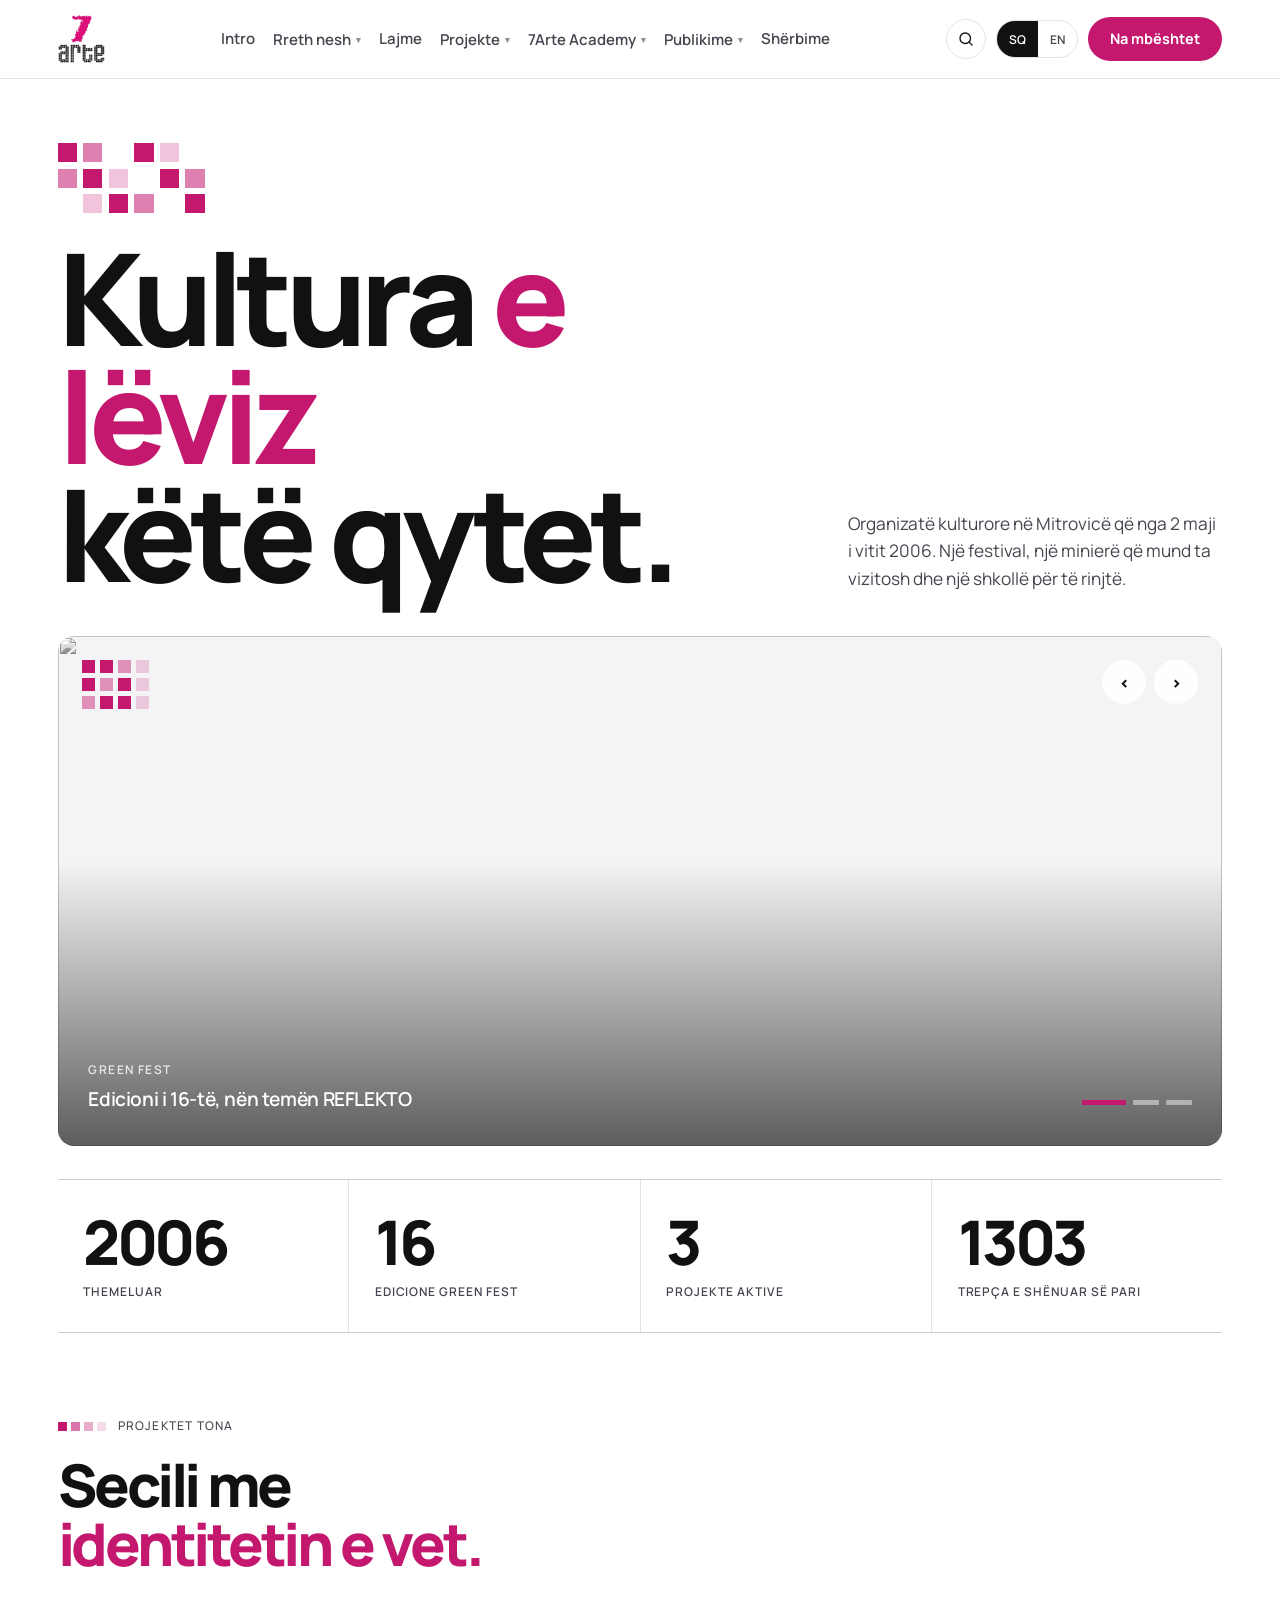
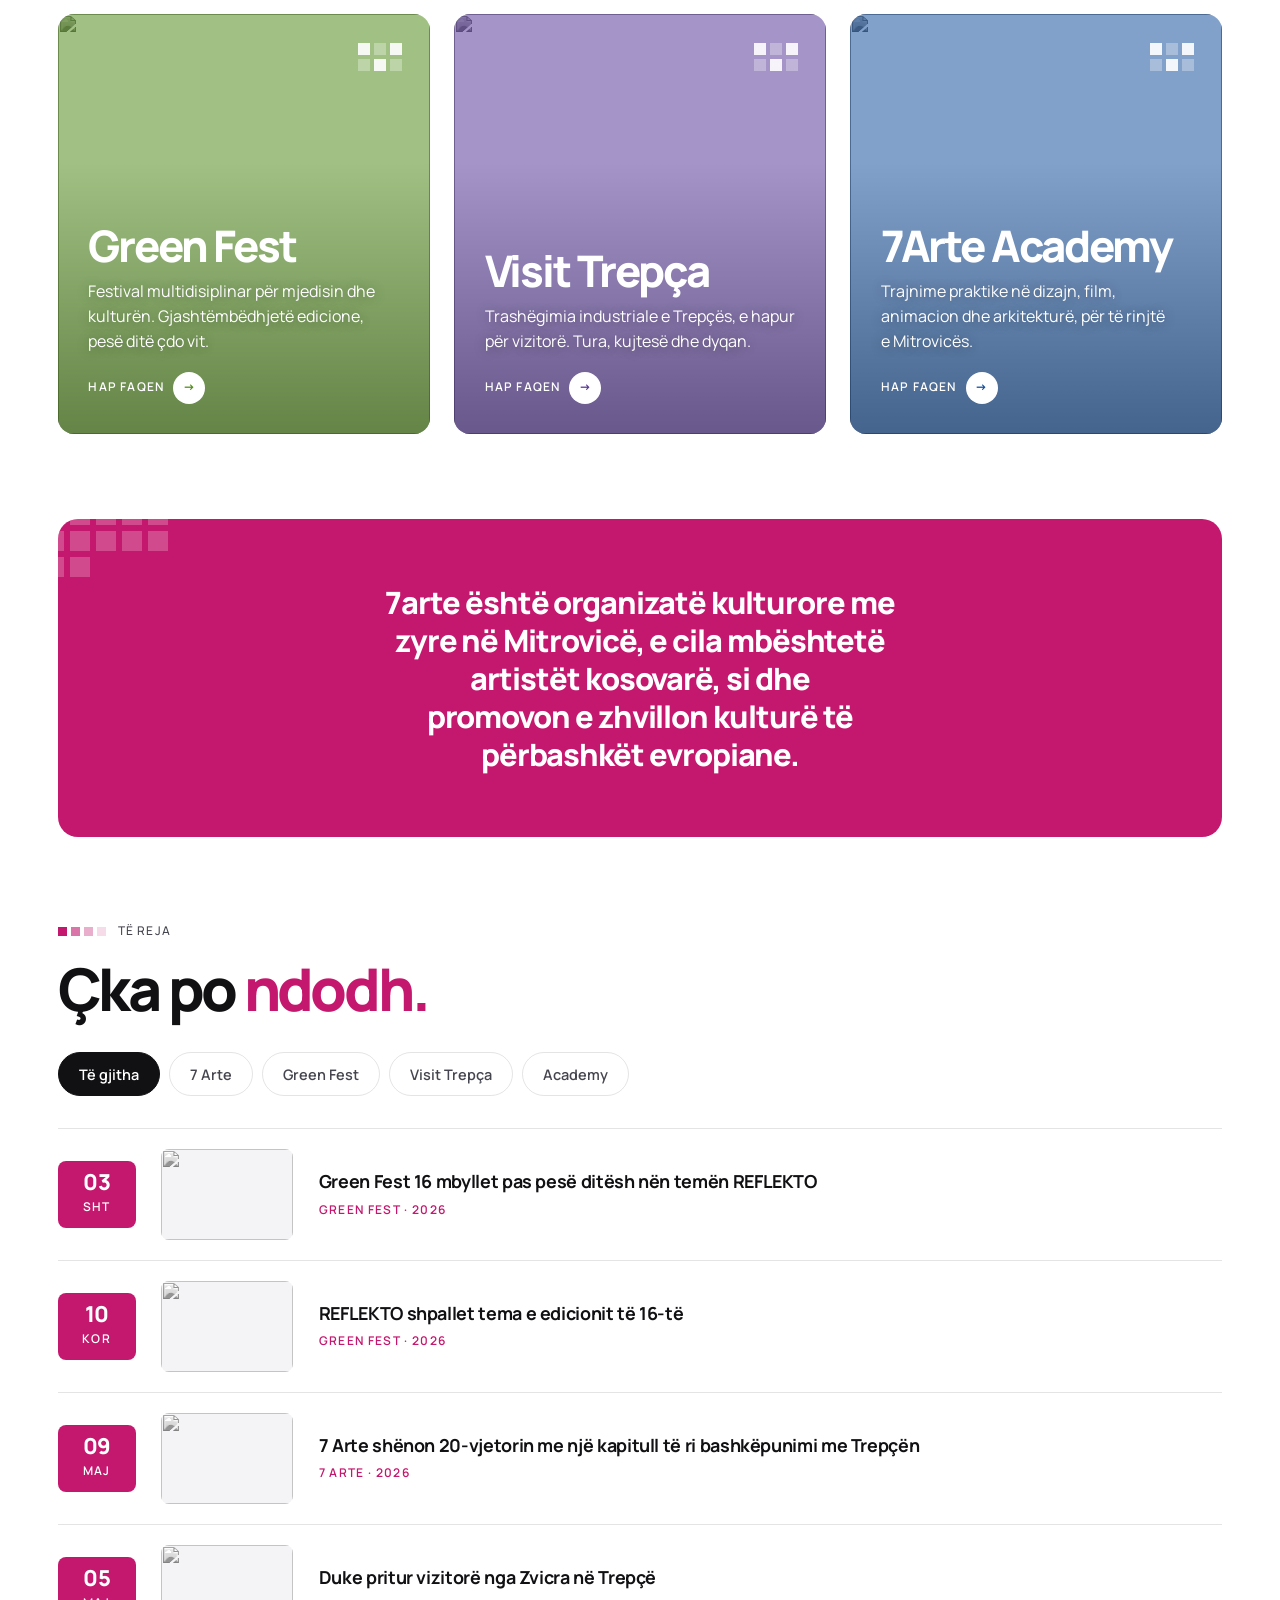
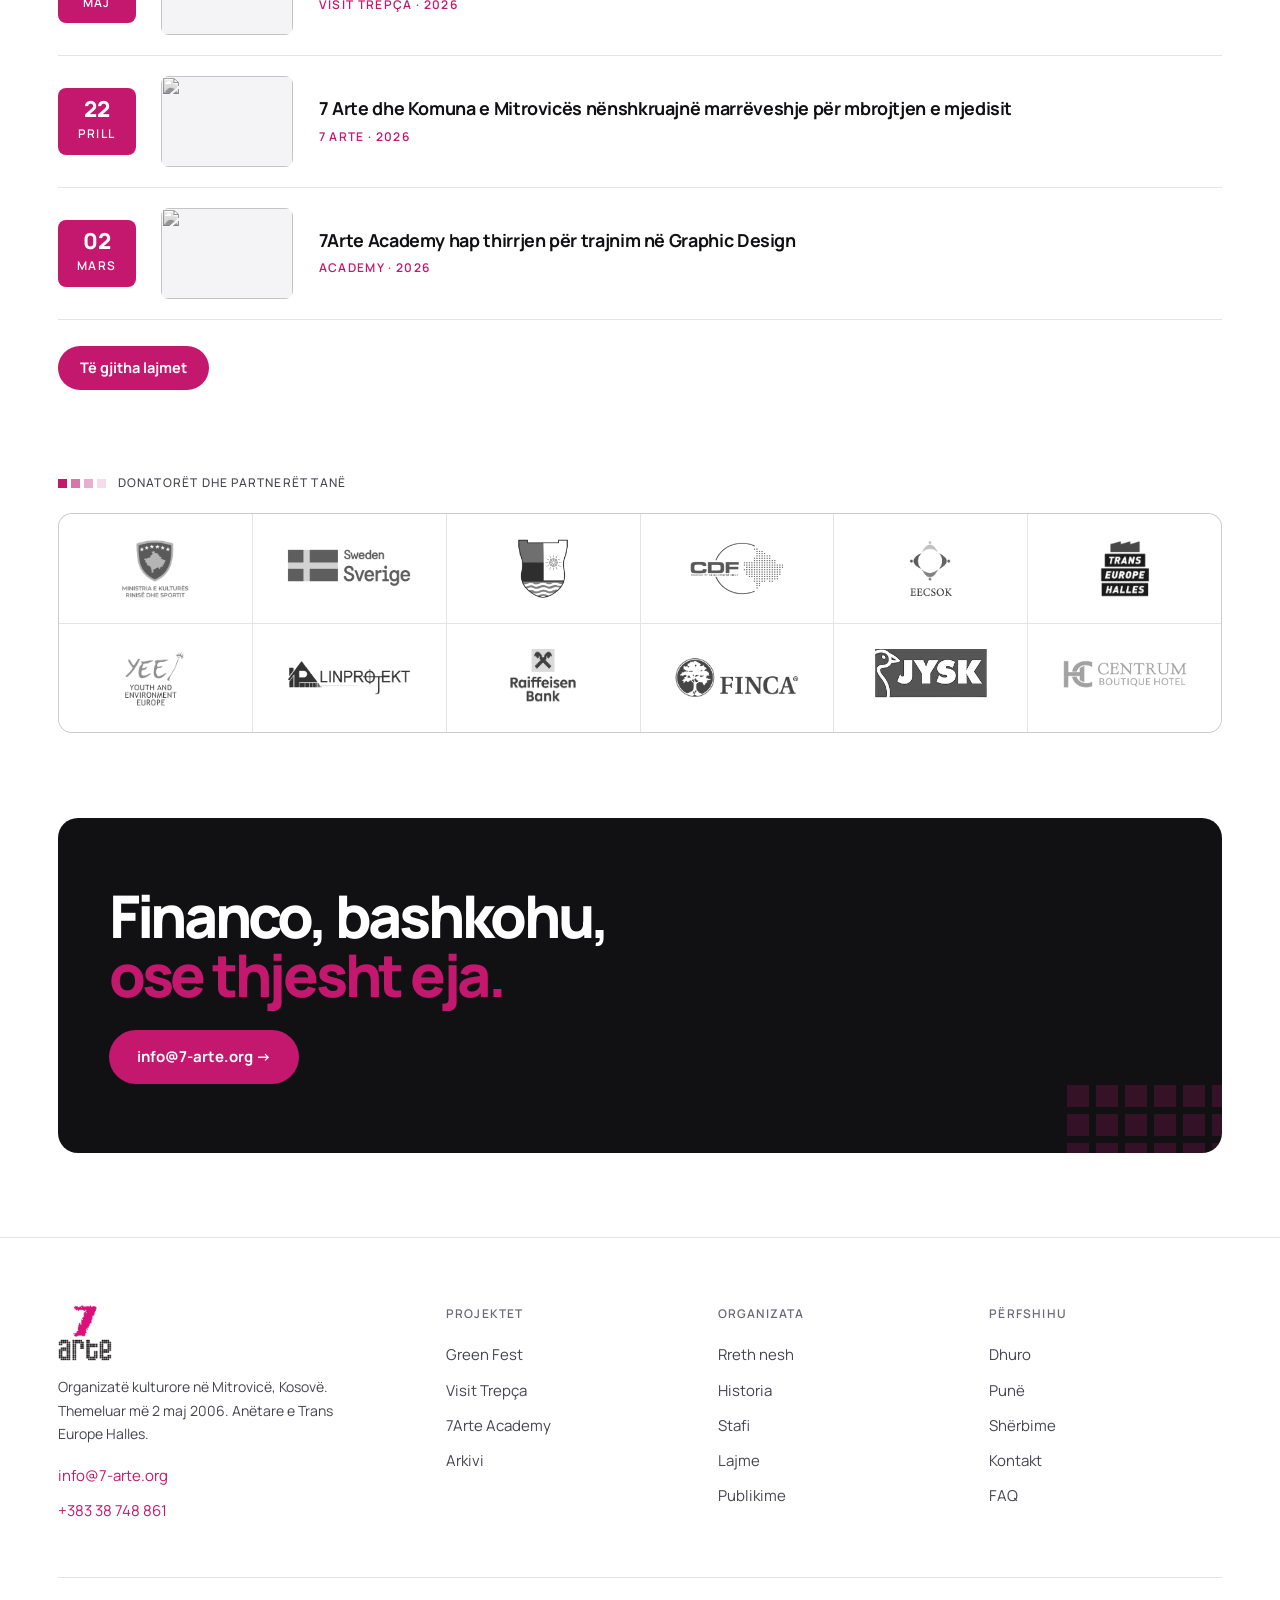
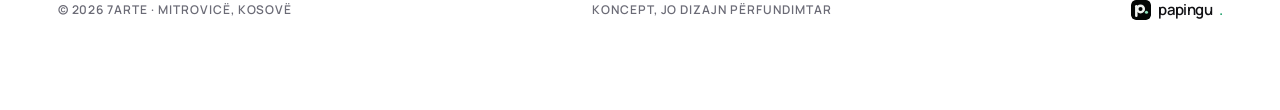
==== commit 32b2c372: "Mockup: labels in Manrope semibold instead of DM Mono, footer row aligned Co-Authored-By: Claude Opu" ====
--- a/index.html
+++ b/index.html
@@ -8,7 +8,7 @@
 <link rel="icon" href="favicon.svg" type="image/svg+xml">
 <link rel="preconnect" href="https://fonts.googleapis.com">
 <link rel="preconnect" href="https://fonts.gstatic.com" crossorigin>
-<link href="https://fonts.googleapis.com/css2?family=DM+Mono:wght@400;500&family=Instrument+Serif:ital@0;1&family=Manrope:wght@300;400;500;600;800&display=swap" rel="stylesheet">
+<link href="https://fonts.googleapis.com/css2?family=Instrument+Serif:ital@0;1&family=Manrope:wght@300;400;500;600;700;800&display=swap" rel="stylesheet">
 <link rel="stylesheet" href="assets/css/style.css">
 </head>
 <body>
--- a/assets/css/style.css
+++ b/assets/css/style.css
@@ -4,7 +4,7 @@
   --bg:#fff; --fg:#111114; --fg2:#45454F; --mute:#6B6B76; --soft:#F4F4F6;
   --nav-h:78px; --sub-h:56px;
   --ln:rgba(17,17,20,.11);
-  --sans:'Manrope',sans-serif; --serif:'Instrument Serif',Georgia,serif; --mono:'DM Mono',monospace;
+  --sans:'Manrope',sans-serif; --serif:'Instrument Serif',Georgia,serif; --label:var(--sans); --lw:600;
   --disp:var(--sans); --dw:800; --dtr:-.055em; --dcase:none;
   --e:cubic-bezier(.16,1,.3,1);
 }
@@ -23,7 +23,7 @@
 h1,h2,h3,.ni .tx b,.nx h4{text-wrap:balance}
 p,.lede{text-wrap:pretty}
 .wrap{max-width:1400px;margin:0 auto;padding:0 clamp(18px,4.5vw,64px)}
-.mono{font-family:var(--mono);font-size:12px;letter-spacing:.1em;text-transform:uppercase}
+.mono{font-family:var(--label);font-weight:var(--lw);font-size:12px;letter-spacing:.1em;text-transform:uppercase}
 #prog{position:fixed;top:0;left:0;height:3px;width:0;background:var(--c);z-index:400;transition:width .1s linear}
 .pixrow{display:flex;gap:4px}
 .pixrow i{width:9px;height:9px;background:var(--c);display:block}
@@ -32,7 +32,7 @@
 /* ---------- header: search and languages ---------- */
 .hdr-r{display:flex;align-items:center;gap:10px}
 .lang{display:flex;border:1px solid var(--ln);border-radius:99px;overflow:hidden;flex-shrink:0}
-.lang button{background:none;border:0;font-family:var(--mono);font-size:12px;padding:0 12px;min-height:36px;color:var(--fg2)}
+.lang button{background:none;border:0;font-family:var(--label);font-weight:var(--lw);font-size:12px;padding:0 12px;min-height:36px;color:var(--fg2)}
 .lang button:hover{color:var(--fg)}
 .lang button.on{background:var(--fg);color:var(--bg)}
 .srch-btn{width:40px;height:40px;border-radius:50%;border:1px solid var(--ln);background:none;color:var(--fg);display:grid;place-items:center;flex-shrink:0;transition:border-color .2s,color .2s}
@@ -53,7 +53,7 @@
 body.t-gf .logo img{filter:brightness(0) invert(1)}
 .logo .lgtxt{display:none;color:var(--c);font-weight:800;font-size:20px;letter-spacing:-.045em}
 .logo.fallback img{display:none}.logo.fallback .lgtxt{display:block}
-.xmark{font-family:var(--mono);font-size:12px;color:var(--mute);padding-left:12px;border-left:1px solid var(--ln)}
+.xmark{font-family:var(--label);font-weight:var(--lw);font-size:12px;color:var(--mute);padding-left:12px;border-left:1px solid var(--ln)}
 .xmark b{display:block;font-family:var(--sans);font-size:17px;font-weight:800;letter-spacing:-.04em;color:var(--c);text-transform:none}
 .menu{display:flex;align-items:center;gap:clamp(8px,1.4vw,26px);font-size:15px;font-weight:600}
 .menu>a,.dd>button{color:var(--fg2);background:none;border:0;font-size:15px;font-weight:600;padding:10px 0;position:relative;display:flex;align-items:center;gap:5px;white-space:nowrap;transition:color .22s}
@@ -66,7 +66,7 @@
 .dd.open .dm{opacity:1;visibility:visible;transform:none}
 .dm a{display:block;padding:10px 12px;border-radius:8px;font-size:15px;font-weight:500;color:var(--fg2)}
 .dm a:hover{background:var(--c-soft);color:var(--c)}
-.dm .hd{font-family:var(--mono);font-size:12px;letter-spacing:.12em;color:var(--mute);padding:8px 12px 5px;text-transform:uppercase}
+.dm .hd{font-family:var(--label);font-weight:var(--lw);font-size:12px;letter-spacing:.12em;color:var(--mute);padding:8px 12px 5px;text-transform:uppercase}
 .sup{display:inline-flex;align-items:center;min-height:44px;font-size:14.5px;font-weight:700;background:var(--c);color:var(--on-c);padding:0 22px;border-radius:99px;white-space:nowrap;transition:filter .25s,transform .25s var(--e)}
 .sup:active{transform:scale(.97)}
 @media(max-width:420px){.hdr-r .sup{display:none}}
@@ -90,7 +90,7 @@
 .subnav .lks a{color:var(--fg2);transition:color .2s,box-shadow .2s;padding:6px 0}
 .subnav .lks a.on{color:var(--fg);box-shadow:inset 0 -2px 0 var(--c)}
 .subnav .lks a:hover{color:var(--c)}
-.subnav .back{font-family:var(--mono);font-size:12px;letter-spacing:.1em;color:var(--fg2);padding-block:5px;text-transform:uppercase;white-space:nowrap}
+.subnav .back{font-family:var(--label);font-weight:var(--lw);font-size:12px;letter-spacing:.1em;color:var(--fg2);padding-block:5px;text-transform:uppercase;white-space:nowrap}
 .subnav .back:hover{color:var(--c)}
 .subnav .act{background:var(--c);color:var(--on-c);font-size:13.5px;font-weight:700;padding:10px 18px;border-radius:99px;white-space:nowrap}
 
@@ -134,7 +134,7 @@
 .slider .veil{position:absolute;inset:0;z-index:4;background:linear-gradient(180deg,transparent 44%,rgba(0,0,0,.62))}
 .slider .cap{position:absolute;left:0;right:0;bottom:0;z-index:6;padding:clamp(16px,2.4vw,32px);display:flex;justify-content:space-between;align-items:flex-end;gap:18px;flex-wrap:wrap}
 .slider .cap .t{color:#fff;font-size:clamp(16px,1.5vw,22px);font-weight:600;letter-spacing:-.02em;max-width:36ch}
-.slider .cap .t small{display:block;font-family:var(--mono);font-size:12px;font-weight:400;text-transform:uppercase;letter-spacing:.12em;opacity:.82;margin-bottom:6px}
+.slider .cap .t small{display:block;font-family:var(--label);font-weight:var(--lw);font-size:12px;text-transform:uppercase;letter-spacing:.12em;opacity:.82;margin-bottom:6px}
 .sdots{display:flex;gap:7px}
 .sdots button{width:26px;height:24px;border:0;background:linear-gradient(rgba(255,255,255,.45),rgba(255,255,255,.45)) center/100% 5px no-repeat;border-radius:99px;padding:0;transition:.35s}
 .sdots button.on{background:linear-gradient(var(--c),var(--c)) center/100% 5px no-repeat;width:44px}
@@ -149,7 +149,7 @@
 @media(max-width:760px){.stats{grid-template-columns:repeat(2,minmax(0,1fr))}}
 .stat{background:var(--bg);padding:clamp(18px,2.4vw,36px) clamp(13px,2vw,26px)}
 .stat b{display:block;font-size:clamp(36px,4.8vw,68px);font-weight:800;letter-spacing:-.055em;line-height:1}
-.stat span{font-family:var(--mono);font-size:12px;color:var(--fg2);display:block;margin-top:12px;line-height:1.4;text-transform:uppercase;letter-spacing:.08em}
+.stat span{font-family:var(--label);font-weight:var(--lw);font-size:12px;color:var(--fg2);display:block;margin-top:12px;line-height:1.4;text-transform:uppercase;letter-spacing:.08em}
 
 .tiles{display:grid;grid-template-columns:repeat(3,minmax(0,1fr));gap:clamp(12px,1.9vw,24px)}
 @media(max-width:880px){.tiles{grid-template-columns:minmax(0,1fr)}}
@@ -167,7 +167,7 @@
 .tile:hover .sq i.o{opacity:.85}
 .tile h3{font-size:clamp(26px,3.4vw,50px);font-weight:800;letter-spacing:-.05em;line-height:1}
 .tile p{font-size:16px;line-height:1.55;max-width:40ch;margin-top:12px;color:#fff;text-shadow:0 1px 12px rgba(0,0,0,.35)}
-.tile .go{display:inline-flex;align-items:center;gap:9px;font-family:var(--mono);font-size:12px;text-transform:uppercase;letter-spacing:.1em;margin-top:18px}
+.tile .go{display:inline-flex;align-items:center;gap:9px;font-family:var(--label);font-weight:var(--lw);font-size:12px;text-transform:uppercase;letter-spacing:.1em;margin-top:18px}
 .tile .go span{width:32px;height:32px;border-radius:50%;background:#fff;color:var(--pc);display:grid;place-items:center;font-family:var(--sans);font-weight:800;transition:transform .35s var(--e)}
 .tile:hover .go span{transform:rotate(-45deg)}
 
@@ -178,12 +178,12 @@
 .ni:hover .tx b{color:var(--c)}
 .ni .dbox{background:var(--c);color:var(--on-c);border-radius:8px;padding:10px 0;text-align:center}
 .ni .dbox b{display:block;font-size:22px;font-weight:800;letter-spacing:-.04em;line-height:1}
-.ni .dbox span{font-family:var(--mono);font-size:12px;text-transform:uppercase;letter-spacing:.1em}
+.ni .dbox span{font-family:var(--label);font-weight:var(--lw);font-size:12px;text-transform:uppercase;letter-spacing:.1em}
 .ni .th{aspect-ratio:16/11;border-radius:8px;overflow:hidden;background:var(--soft)}
 .ni:hover .th img{filter:none}
 .ni .tx{min-width:0}
 .ni .tx b{display:block;font-size:clamp(17px,1.4vw,20px);font-weight:700;letter-spacing:-.02em;line-height:1.3;transition:color .2s}
-.ni .tx span{font-family:var(--mono);font-size:12px;color:var(--c);text-transform:uppercase;letter-spacing:.11em;display:block;margin-top:7px}
+.ni .tx span{font-family:var(--label);font-weight:var(--lw);font-size:12px;color:var(--c);text-transform:uppercase;letter-spacing:.11em;display:block;margin-top:7px}
 .ni.hide{display:none}
 @media(max-width:700px){.ni{grid-template-columns:62px minmax(0,1fr);gap:12px}.ni .th{display:none}}
 
@@ -199,16 +199,16 @@
 .nx.hide{display:none}
 .nx .shot{aspect-ratio:4/3;border-radius:12px;margin-bottom:15px}
 .nx:hover .shot img{filter:none;transform:scale(1.05)}
-.nx .tag{font-family:var(--mono);font-size:12px;color:var(--c);text-transform:uppercase;letter-spacing:.1em}
+.nx .tag{font-family:var(--label);font-weight:var(--lw);font-size:12px;color:var(--c);text-transform:uppercase;letter-spacing:.1em}
 .nx h4{font-size:clamp(18px,1.4vw,21px);font-weight:700;line-height:1.3;letter-spacing:-.02em;margin-top:10px;transition:color .2s}
 .nx:hover h4{color:var(--c)}
-.nx .dt{font-family:var(--mono);font-size:12px;color:var(--mute);margin-top:9px}
+.nx .dt{font-family:var(--label);font-weight:var(--lw);font-size:12px;color:var(--mute);margin-top:9px}
 
 .rows{border-top:1px solid var(--ln)}
 .rw{display:grid;grid-template-columns:42px minmax(0,1fr) auto;gap:16px;align-items:center;padding:18px 0;border-bottom:1px solid var(--ln)}
-.rw .n{font-family:var(--mono);font-size:12px;color:var(--c)}
+.rw .n{font-family:var(--label);font-weight:var(--lw);font-size:12px;color:var(--c)}
 .rw b{font-size:clamp(16.5px,1.3vw,19px);font-weight:600;letter-spacing:-.02em;line-height:1.35}
-.rw i{font-style:normal;font-family:var(--mono);font-size:12px;color:var(--fg2);text-align:right;text-transform:uppercase;letter-spacing:.08em}
+.rw i{font-style:normal;font-family:var(--label);font-weight:var(--lw);font-size:12px;color:var(--fg2);text-align:right;text-transform:uppercase;letter-spacing:.08em}
 @media(max-width:640px){.rw{grid-template-columns:32px minmax(0,1fr);gap:9px}.rw i{grid-column:2}}
 
 .logos{display:grid;grid-template-columns:repeat(6,minmax(0,1fr));gap:1px;background:var(--ln);border:1px solid var(--ln);border-radius:14px;overflow:hidden}
@@ -235,13 +235,13 @@
 
 /* project hero blocks */
 .phero{padding:clamp(34px,5vw,80px) 0 clamp(18px,2.6vw,34px)}
-.crumb{font-family:var(--mono);font-size:12px;color:var(--mute);margin-bottom:18px;text-transform:uppercase;letter-spacing:.1em}
+.crumb{font-family:var(--label);font-weight:var(--lw);font-size:12px;color:var(--mute);margin-bottom:18px;text-transform:uppercase;letter-spacing:.1em}
 .crumb em{font-style:normal;color:var(--c)}
 .pjhead{display:grid;grid-template-columns:minmax(0,1.25fr) minmax(0,.9fr);gap:clamp(22px,4vw,64px);align-items:end}
 @media(max-width:900px){.pjhead{grid-template-columns:minmax(0,1fr)}}
 .marq{border-top:1px solid var(--ln);border-bottom:1px solid var(--ln);overflow:hidden;margin-top:clamp(24px,3.4vw,46px)}
 .marq div{display:flex;width:max-content;animation:sl 26s linear infinite;padding:12px 0}
-.marq span{font-family:var(--mono);font-size:12px;letter-spacing:.18em;padding:0 20px;white-space:nowrap;color:var(--fg2);text-transform:uppercase}
+.marq span{font-family:var(--label);font-weight:var(--lw);font-size:12px;letter-spacing:.18em;padding:0 20px;white-space:nowrap;color:var(--fg2);text-transform:uppercase}
 .marq span.h{color:var(--c)}
 @keyframes sl{to{transform:translateX(-50%)}}
 
@@ -254,7 +254,7 @@
 .card .b{padding:clamp(20px,2vw,28px)}
 .card h3{font-family:var(--disp);font-size:clamp(22px,1.9vw,27px);line-height:1.1;font-weight:var(--dw);letter-spacing:var(--dtr)}
 .card p{font-size:15.5px;line-height:1.6;color:var(--fg2);margin-top:9px}
-.card .meta{font-family:var(--mono);font-size:12px;color:var(--c);margin-top:15px;text-transform:uppercase;letter-spacing:.1em}
+.card .meta{font-family:var(--label);font-weight:var(--lw);font-size:12px;color:var(--c);margin-top:15px;text-transform:uppercase;letter-spacing:.1em}
 .five{display:grid;grid-template-columns:repeat(5,minmax(0,1fr));gap:1px;background:var(--ln);border:1px solid var(--ln);border-radius:16px;overflow:hidden}
 @media(max-width:900px){.five{grid-template-columns:repeat(2,minmax(0,1fr))}}
 .fv{background:var(--bg);padding:26px 22px;min-height:190px;display:flex;flex-direction:column;justify-content:space-between;transition:background .4s}
@@ -264,20 +264,20 @@
 .chips{display:flex;flex-wrap:wrap;gap:10px}
 .chip{border:1px solid var(--ln);border-radius:99px;padding:12px 19px;font-size:15.5px;font-weight:700;letter-spacing:-.02em;transition:.35s}
 .chip:hover{background:var(--c);color:var(--on-c);border-color:var(--c)}
-.chip span{font-family:var(--mono);font-size:12px;color:var(--mute);margin-left:8px;font-weight:400}
+.chip span{font-family:var(--label);font-weight:var(--lw);font-size:12px;color:var(--mute);margin-left:8px}
 .chip:hover span{color:inherit;opacity:.85}
 .big3{display:grid;grid-template-columns:repeat(3,minmax(0,1fr));gap:1px;background:var(--ln);border:1px solid var(--ln);border-radius:16px;overflow:hidden}
 @media(max-width:840px){.big3{grid-template-columns:minmax(0,1fr)}}
 .b3{background:var(--bg);padding:28px 24px;transition:background .4s}
 .b3:hover{background:var(--c-soft)}
 .b3 .km{font-size:clamp(44px,5.4vw,74px);font-weight:800;letter-spacing:-.06em;line-height:.9;color:var(--c)}
-.b3 .nm{font-family:var(--mono);font-size:12px;text-transform:uppercase;letter-spacing:.14em;margin-top:9px;color:var(--mute)}
+.b3 .nm{font-family:var(--label);font-weight:var(--lw);font-size:12px;text-transform:uppercase;letter-spacing:.14em;margin-top:9px;color:var(--mute)}
 .b3 p{font-size:15.5px;line-height:1.55;color:var(--fg2);margin-top:15px}
-.b3 .r{display:flex;gap:20px;margin-top:18px;font-family:var(--mono);font-size:12px}
+.b3 .r{display:flex;gap:20px;margin-top:18px;font-family:var(--label);font-weight:var(--lw);font-size:12px}
 .tl{border-left:2px solid var(--ln);padding-left:26px}
 .tl div{padding:16px 0;position:relative}
 .tl div::before{content:"";position:absolute;left:-32px;top:22px;width:10px;height:10px;background:var(--c)}
-.tl b{font-family:var(--mono);font-size:13px;font-weight:500;color:var(--c);display:block;margin-bottom:6px;letter-spacing:.1em}
+.tl b{font-family:var(--label);font-weight:var(--lw);font-size:13px;color:var(--c);display:block;margin-bottom:6px;letter-spacing:.1em}
 .tl p{font-size:16.5px;line-height:1.6;color:var(--fg2);max-width:54ch}
 .people{display:grid;grid-template-columns:repeat(auto-fill,minmax(190px,1fr));gap:clamp(18px,2.2vw,30px) clamp(14px,1.8vw,24px);max-width:1100px}
 @media(max-width:560px){.people{grid-template-columns:repeat(2,minmax(0,1fr))}}
@@ -286,7 +286,7 @@
 .pp .shot img{object-position:50% 22%}
 .pp:hover .shot img{filter:none}
 .pp b{font-size:18px;font-weight:700;letter-spacing:-.03em;display:block}
-.pp span{font-family:var(--mono);font-size:12px;color:var(--fg2);line-height:1.4;text-transform:uppercase;letter-spacing:.09em;display:block;margin-top:5px}
+.pp span{font-family:var(--label);font-weight:var(--lw);font-size:12px;color:var(--fg2);line-height:1.4;text-transform:uppercase;letter-spacing:.09em;display:block;margin-top:5px}
 .pp a{font-size:14px;color:var(--c);display:inline-block;margin-top:6px;padding-block:4px}
 .gal{display:grid;grid-template-columns:repeat(4,minmax(0,1fr));gap:clamp(8px,1.1vw,14px)}
 @media(max-width:900px){.gal{grid-template-columns:repeat(2,minmax(0,1fr))}}
@@ -304,7 +304,7 @@
 #lb .pv,#lb .nx2{position:absolute;top:50%;transform:translateY(-50%);width:48px;height:48px;border-radius:50%;border:0;background:rgba(255,255,255,.14);color:#fff;font-size:21px;font-weight:800}
 #lb .pv{left:14px}#lb .nx2{right:14px}
 #lb .x:hover,#lb .pv:hover,#lb .nx2:hover{background:var(--c)}
-#lb .ct{position:absolute;bottom:16px;left:0;right:0;text-align:center;font-family:var(--mono);font-size:12px;color:rgba(255,255,255,.6);letter-spacing:.1em}
+#lb .ct{position:absolute;bottom:16px;left:0;right:0;text-align:center;font-family:var(--label);font-weight:var(--lw);font-size:12px;color:rgba(255,255,255,.6);letter-spacing:.1em}
 .acc{border-top:1px solid var(--ln)}
 .acc details{border-bottom:1px solid var(--ln)}
 .acc summary{padding:22px 0;font-size:clamp(17px,1.3vw,19px);font-weight:600;letter-spacing:-.02em;cursor:pointer;list-style:none;display:flex;justify-content:space-between;gap:16px;align-items:center}
@@ -331,9 +331,9 @@
 .sx-top svg{color:var(--c);flex-shrink:0}
 .sx-top input{flex:1;min-width:0;border:0;outline:0;background:none;color:var(--fg);font-family:var(--sans);font-size:18px;font-weight:500;padding:6px 0}
 .sx-top input::placeholder{color:var(--mute)}
-.sx-x{border:1px solid var(--ln);background:var(--soft);color:var(--fg2);border-radius:7px;padding:4px 8px;font-family:var(--mono);font-size:12px}
+.sx-x{border:1px solid var(--ln);background:var(--soft);color:var(--fg2);border-radius:7px;padding:4px 8px;font-family:var(--label);font-weight:var(--lw);font-size:12px}
 .sx-body{overflow-y:auto;padding:8px 10px 12px;overscroll-behavior:contain}
-.sx-h{font-family:var(--mono);font-size:12px;letter-spacing:.1em;text-transform:uppercase;color:var(--fg2);padding:12px 10px 6px}
+.sx-h{font-family:var(--label);font-weight:var(--lw);font-size:12px;letter-spacing:.1em;text-transform:uppercase;color:var(--fg2);padding:12px 10px 6px}
 .sx-o{display:flex;align-items:center;gap:13px;padding:8px 10px;border-radius:10px;color:var(--fg)}
 .sx-o[aria-selected=true],.sx-o:hover{background:var(--c-soft)}
 .sx-t{width:46px;height:46px;border-radius:8px;overflow:hidden;background:var(--dot,var(--soft));color:#fff;flex-shrink:0;display:grid;place-items:center;font-weight:800;font-size:18px}
@@ -349,7 +349,7 @@
 .sx-none p+p{color:var(--fg2);font-size:14px;margin-top:6px}
 .sx-foot{display:flex;gap:18px;align-items:center;padding:10px 18px;border-top:1px solid var(--ln);font-size:12.5px;color:var(--fg2)}
 .sx-foot .sx-n{margin-left:auto}
-.sx-foot kbd{font-family:var(--mono);font-size:12px;border:1px solid var(--ln);border-radius:5px;padding:1px 5px;margin-right:2px;background:var(--soft)}
+.sx-foot kbd{font-family:var(--label);font-weight:var(--lw);font-size:12px;border:1px solid var(--ln);border-radius:5px;padding:1px 5px;margin-right:2px;background:var(--soft)}
 @media(hover:none){.sx-foot span:not(.sx-n){display:none}}
 
 /* ---------- about: one page in chapters ---------- */
@@ -359,7 +359,7 @@
 footer{border-top:1px solid var(--ln);padding:clamp(40px,5.2vw,74px) 0 88px;background:var(--bg)}
 .fg{display:grid;grid-template-columns:minmax(0,1.5fr) repeat(3,minmax(0,1fr));gap:clamp(18px,3vw,44px)}
 @media(max-width:880px){.fg{grid-template-columns:repeat(2,minmax(0,1fr))}}
-footer h5{font-family:var(--mono);font-size:12px;color:var(--mute);margin-bottom:14px;font-weight:400;text-transform:uppercase;letter-spacing:.1em}
+footer h5{font-family:var(--label);font-weight:var(--lw);font-size:12px;color:var(--mute);margin-bottom:14px;text-transform:uppercase;letter-spacing:.1em}
 footer a{display:block;font-size:15px;color:var(--fg2);padding:6px 0}
 footer a:hover{color:var(--c)}
 footer .logo img{height:56px}
@@ -368,7 +368,7 @@
 .fb .credit img{width:20px;height:20px;border-radius:5px}
 .fb .credit span{color:#2FA877}
 .fb .credit:hover{color:var(--c)}
-.fb{margin-top:clamp(28px,3.8vw,54px);padding-top:20px;border-top:1px solid var(--ln);display:flex;justify-content:space-between;gap:14px;flex-wrap:wrap;font-family:var(--mono);font-size:12px;color:var(--mute);text-transform:uppercase;letter-spacing:.08em}
+.fb{margin-top:clamp(28px,3.8vw,54px);padding-top:20px;border-top:1px solid var(--ln);display:flex;justify-content:space-between;align-items:center;gap:14px;flex-wrap:wrap;font-family:var(--label);font-weight:var(--lw);font-size:12px;color:var(--mute);text-transform:uppercase;letter-spacing:.08em}
 #top{position:fixed;right:20px;bottom:20px;z-index:140;width:48px;height:48px;border-radius:50%;border:0;background:var(--c);color:var(--on-c);box-shadow:0 10px 30px -10px color-mix(in srgb,var(--c) 70%,transparent);font-size:16px;font-weight:800;opacity:0;pointer-events:none;transition:.35s}
 #top.on{opacity:1;pointer-events:auto}
 
